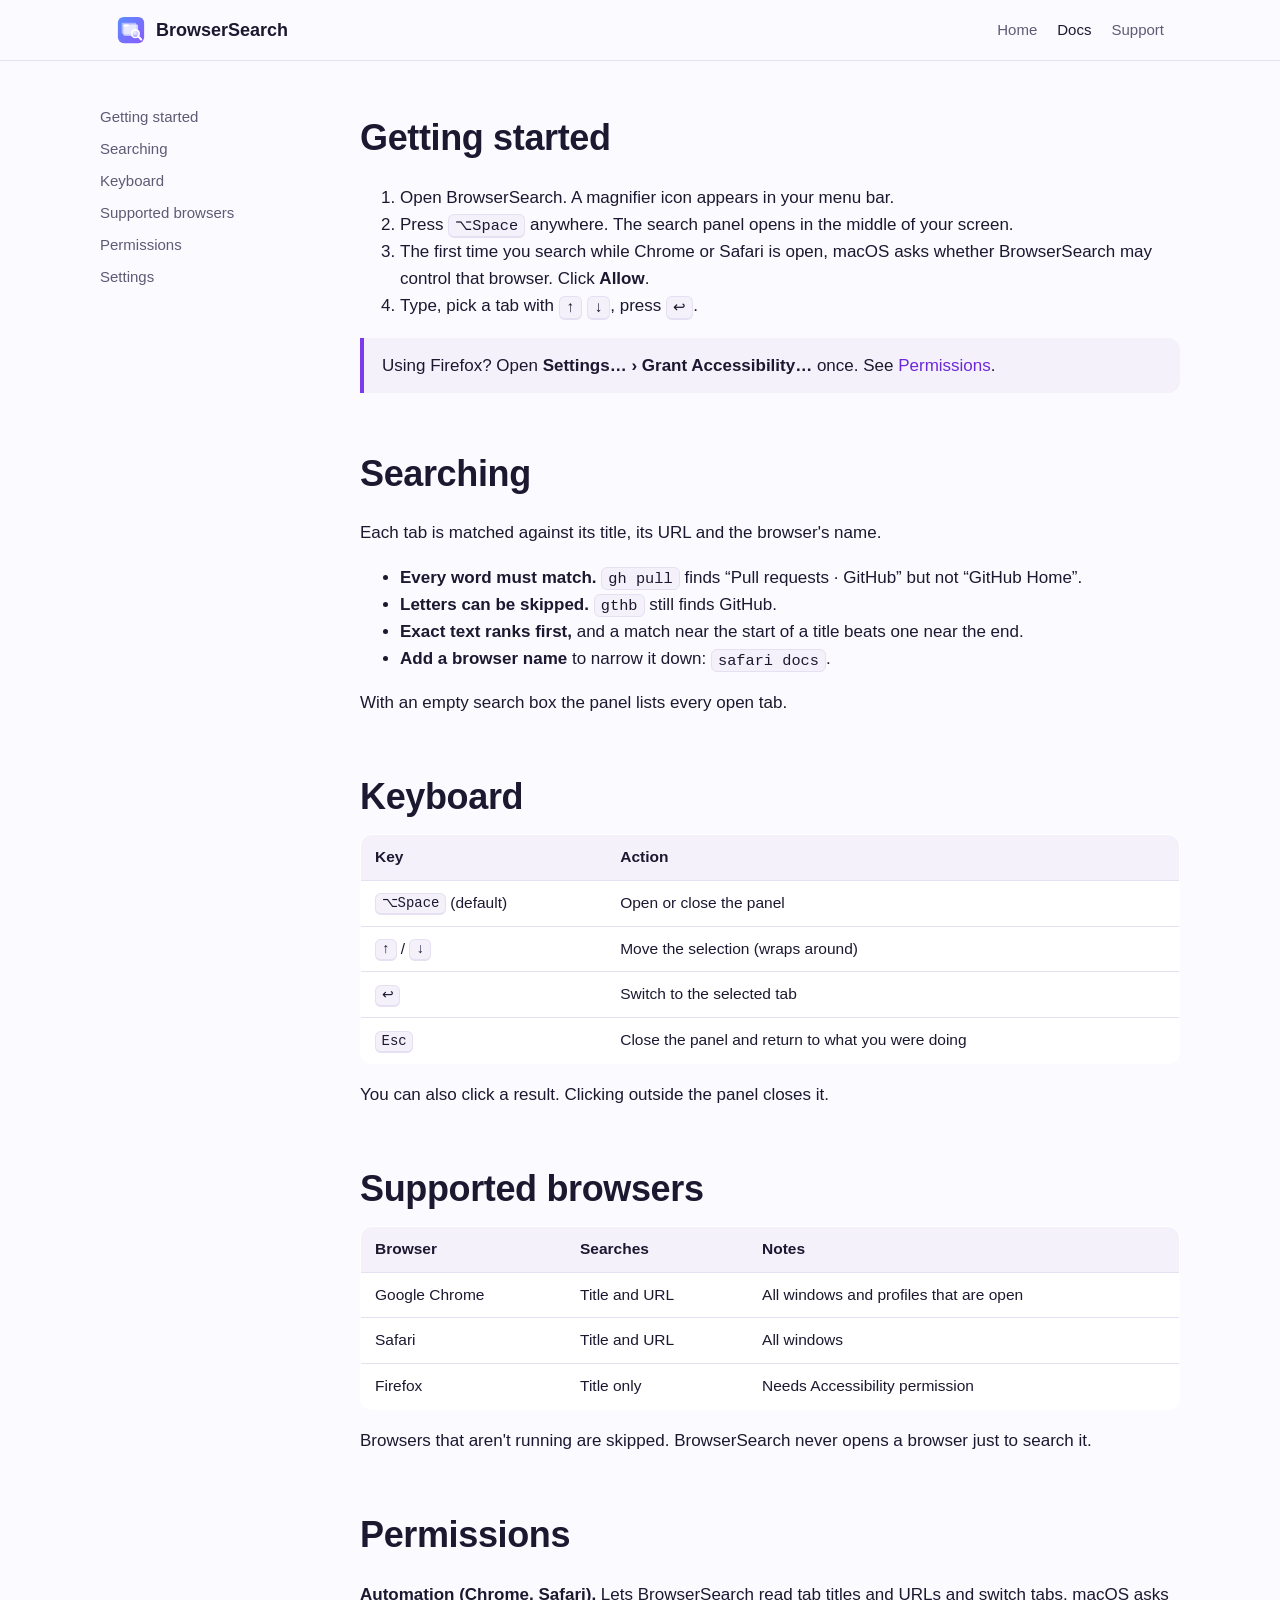
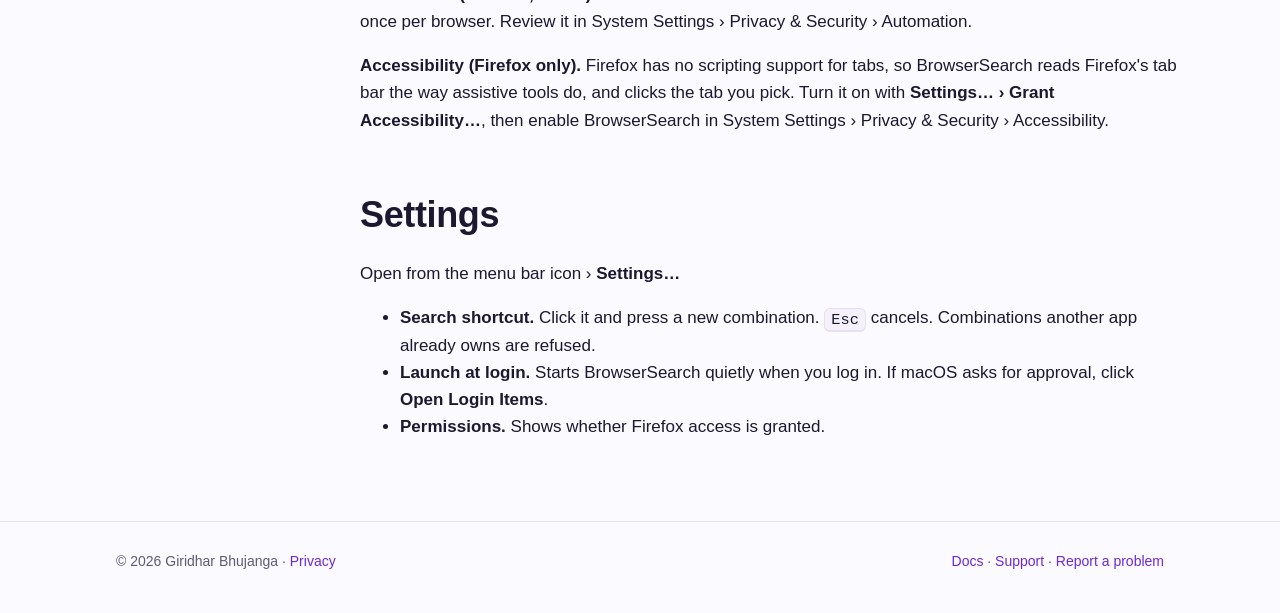
==== docs.html @ ef467b91 "BrowserSearch website: home, docs, support, privacy pages and issue templates Co-Authored-By: Claude" ====
<!doctype html>
<html lang="en">
<head>
  <meta charset="utf-8">
  <meta name="viewport" content="width=device-width, initial-scale=1">
  <title>Docs · BrowserSearch</title>
  <meta name="description" content="How to use BrowserSearch: hotkey, search, keyboard controls, browser support and permissions.">
  <link rel="icon" href="images/icon.svg">
  <link rel="stylesheet" href="assets/style.css">
</head>
<body>
<header class="site-header">
  <div class="wrap">
    <a class="brand" href="index.html"><img src="images/icon.svg" alt="">BrowserSearch</a>
    <nav class="nav">
      <a href="index.html">Home</a>
      <a href="docs.html" aria-current="page">Docs</a>
      <a href="support.html">Support</a>
    </nav>
  </div>
</header>

<main class="wrap docs">
  <nav class="toc" aria-label="On this page">
    <a href="#start">Getting started</a>
    <a href="#search">Searching</a>
    <a href="#keys">Keyboard</a>
    <a href="#browsers">Supported browsers</a>
    <a href="#permissions">Permissions</a>
    <a href="#settings">Settings</a>
  </nav>

  <article class="content">
    <h2 id="start">Getting started</h2>
    <ol>
      <li>Open BrowserSearch. A magnifier icon appears in your menu bar.</li>
      <li>Press <kbd>⌥Space</kbd> anywhere. The search panel opens in the middle of your screen.</li>
      <li>The first time you search while Chrome or Safari is open, macOS asks whether BrowserSearch may control that browser. Click <strong>Allow</strong>.</li>
      <li>Type, pick a tab with <kbd>↑</kbd> <kbd>↓</kbd>, press <kbd>↩</kbd>.</li>
    </ol>
    <div class="callout">Using Firefox? Open <strong>Settings… › Grant Accessibility…</strong> once. See <a href="#permissions">Permissions</a>.</div>

    <h2 id="search">Searching</h2>
    <p>Each tab is matched against its title, its URL and the browser's name.</p>
    <ul>
      <li><strong>Every word must match.</strong> <code>gh pull</code> finds “Pull requests · GitHub” but not “GitHub Home”.</li>
      <li><strong>Letters can be skipped.</strong> <code>gthb</code> still finds GitHub.</li>
      <li><strong>Exact text ranks first,</strong> and a match near the start of a title beats one near the end.</li>
      <li><strong>Add a browser name</strong> to narrow it down: <code>safari docs</code>.</li>
    </ul>
    <p>With an empty search box the panel lists every open tab.</p>

    <h2 id="keys">Keyboard</h2>
    <div class="table-scroll"><table>
      <tr><th>Key</th><th>Action</th></tr>
      <tr><td><kbd>⌥Space</kbd> (default)</td><td>Open or close the panel</td></tr>
      <tr><td><kbd>↑</kbd> / <kbd>↓</kbd></td><td>Move the selection (wraps around)</td></tr>
      <tr><td><kbd>↩</kbd></td><td>Switch to the selected tab</td></tr>
      <tr><td><kbd>Esc</kbd></td><td>Close the panel and return to what you were doing</td></tr>
    </table></div>
    <p>You can also click a result. Clicking outside the panel closes it.</p>

    <h2 id="browsers">Supported browsers</h2>
    <div class="table-scroll"><table>
      <tr><th>Browser</th><th>Searches</th><th>Notes</th></tr>
      <tr><td>Google Chrome</td><td>Title and URL</td><td>All windows and profiles that are open</td></tr>
      <tr><td>Safari</td><td>Title and URL</td><td>All windows</td></tr>
      <tr><td>Firefox</td><td>Title only</td><td>Needs Accessibility permission</td></tr>
    </table></div>
    <p>Browsers that aren't running are skipped. BrowserSearch never opens a browser just to search it.</p>

    <h2 id="permissions">Permissions</h2>
    <p><strong>Automation (Chrome, Safari).</strong> Lets BrowserSearch read tab titles and URLs and switch tabs. macOS asks once per browser. Review it in System Settings › Privacy &amp; Security › Automation.</p>
    <p><strong>Accessibility (Firefox only).</strong> Firefox has no scripting support for tabs, so BrowserSearch reads Firefox's tab bar the way assistive tools do, and clicks the tab you pick. Turn it on with <strong>Settings… › Grant Accessibility…</strong>, then enable BrowserSearch in System Settings › Privacy &amp; Security › Accessibility.</p>

    <h2 id="settings">Settings</h2>
    <p>Open from the menu bar icon › <strong>Settings…</strong></p>
    <ul>
      <li><strong>Search shortcut.</strong> Click it and press a new combination. <kbd>Esc</kbd> cancels. Combinations another app already owns are refused.</li>
      <li><strong>Launch at login.</strong> Starts BrowserSearch quietly when you log in. If macOS asks for approval, click <strong>Open Login Items</strong>.</li>
      <li><strong>Permissions.</strong> Shows whether Firefox access is granted.</li>
    </ul>
  </article>
</main>

<footer>
  <div class="wrap">
    <span>© 2026 Giridhar Bhujanga · <a href="privacy.html">Privacy</a></span>
    <span><a href="docs.html">Docs</a> · <a href="support.html">Support</a> · <a href="https://github.com/giridharmb/BrowserSearch_Docs/issues/new/choose">Report a problem</a></span>
  </div>
</footer>
</body>
</html>
---- assets/style.css ----
/* QuickLaunch site — shared styles. Colors follow the app icon (violet → pink → orange). */
:root {
  --bg: #fbfaff;
  --surface: #ffffff;
  --surface-2: #f4f1fb;
  --text: #1c1830;
  --muted: #5f5a75;
  --border: #e6e1f2;
  --violet: #7c3aed;
  --pink: #ec4899;
  --orange: #fb923c;
  --accent: #6d28d9;
  --grad: linear-gradient(120deg, var(--violet), var(--pink) 60%, var(--orange));
  --radius: 16px;
  --shadow: 0 1px 2px rgba(30, 20, 60, .06), 0 8px 30px rgba(30, 20, 60, .08);
  color-scheme: light;
}
@media (prefers-color-scheme: dark) {
  :root {
    --bg: #0f0c1a;
    --surface: #17132a;
    --surface-2: #1e1936;
    --text: #efeafc;
    --muted: #a49dbf;
    --border: #2c2548;
    --accent: #c4a5ff;
    --shadow: 0 1px 2px rgba(0, 0, 0, .4), 0 8px 30px rgba(0, 0, 0, .35);
    color-scheme: dark;
  }
}

* { box-sizing: border-box; }
html { scroll-behavior: smooth; }
body {
  margin: 0;
  background: var(--bg);
  color: var(--text);
  font: 17px/1.6 -apple-system, BlinkMacSystemFont, "SF Pro Text", "Segoe UI", Roboto, Helvetica, Arial, sans-serif;
  -webkit-font-smoothing: antialiased;
}
img { max-width: 100%; height: auto; }
a { color: var(--accent); text-decoration: none; }
a:hover { text-decoration: underline; }
code, kbd {
  font: .9em ui-monospace, "SF Mono", Menlo, monospace;
  background: var(--surface-2);
  border: 1px solid var(--border);
  border-radius: 6px;
  padding: .1em .4em;
}
kbd { border-bottom-width: 2px; white-space: nowrap; }

.wrap { max-width: 1080px; margin: 0 auto; padding: 0 16px; }

/* Header */
.site-header {
  position: sticky; top: 0; z-index: 10;
  background: color-mix(in srgb, var(--bg) 82%, transparent);
  backdrop-filter: saturate(180%) blur(16px);
  -webkit-backdrop-filter: saturate(180%) blur(16px);
  border-bottom: 1px solid var(--border);
}
.site-header .wrap { display: flex; align-items: center; gap: 24px; height: 60px; }
.brand { display: flex; align-items: center; gap: 10px; font-weight: 700; color: var(--text); font-size: 18px; }
.brand img { width: 30px; height: 30px; }
.brand:hover { text-decoration: none; }
.nav { display: flex; gap: 20px; margin-left: auto; flex-wrap: wrap; }
.nav a { color: var(--muted); font-size: 15px; font-weight: 500; }
.nav a:hover, .nav a[aria-current="page"] { color: var(--text); text-decoration: none; }

/* Hero */
.hero { text-align: center; padding: 72px 0 40px; }
.hero .icon { width: 148px; height: 148px; filter: drop-shadow(0 18px 30px rgba(124, 58, 237, .35)); }
.hero h1 { font-size: clamp(38px, 6vw, 60px); line-height: 1.08; margin: 18px 0 12px; letter-spacing: -.02em; }
.grad-text { background: var(--grad); -webkit-background-clip: text; background-clip: text; color: transparent; }
.hero p.lead { font-size: clamp(18px, 2.4vw, 22px); color: var(--muted); max-width: 640px; margin: 0 auto 28px; }
.actions { display: flex; gap: 12px; justify-content: center; flex-wrap: wrap; }
.btn {
  display: inline-flex; align-items: center; gap: 8px;
  padding: 12px 22px; border-radius: 999px; font-weight: 600; font-size: 16px;
  border: 1px solid var(--border); background: var(--surface); color: var(--text);
}
.btn:hover { text-decoration: none; box-shadow: var(--shadow); }
.btn.primary { background: var(--grad); color: #fff; border: 0; }
.meta { color: var(--muted); font-size: 14px; margin-top: 14px; }

/* Sections */
section { padding: 48px 0; }
h2 { font-size: clamp(26px, 3.5vw, 36px); letter-spacing: -.01em; margin: 0 0 8px; }
h3 { font-size: 20px; margin: 0 0 6px; }
.section-lead { color: var(--muted); margin: 0 0 28px; max-width: 680px; }

.grid { display: grid; gap: 18px; grid-template-columns: repeat(auto-fill, minmax(min(100%, 300px), 1fr)); }
.card {
  background: var(--surface); border: 1px solid var(--border); border-radius: var(--radius);
  padding: 22px; box-shadow: var(--shadow);
}
.card p { margin: 0; color: var(--muted); font-size: 15.5px; }
.card .emoji { font-size: 26px; display: block; margin-bottom: 8px; }
.tag {
  display: inline-block; font-size: 12px; font-weight: 600; padding: 2px 8px; border-radius: 999px;
  background: var(--surface-2); color: var(--muted); border: 1px solid var(--border); margin-left: 6px; vertical-align: middle;
}

.shot { display: grid; gap: 28px; grid-template-columns: 1fr 1fr; align-items: center; margin: 28px 0; }
.shot.flip > :first-child { order: 2; }
.shot img { border-radius: var(--radius); box-shadow: var(--shadow); border: 1px solid var(--border); background: var(--surface); }
@media (max-width: 760px) { .shot { grid-template-columns: 1fr; } .shot.flip > :first-child { order: 0; } }

/* Docs layout */
.docs { display: grid; grid-template-columns: 220px 1fr; gap: 40px; padding: 40px 0 64px; }
.toc { position: sticky; top: 84px; align-self: start; font-size: 15px; }
.toc a { display: block; color: var(--muted); padding: 4px 0; }
.toc a:hover { color: var(--text); }
.content h2 { margin-top: 44px; padding-top: 8px; }
.content h2:first-child { margin-top: 0; }
.content p, .content li { color: var(--text); }
@media (max-width: 820px) { .docs { grid-template-columns: 1fr; } .toc { position: static; } }

table { width: 100%; border-collapse: collapse; font-size: 15.5px; background: var(--surface); border-radius: 12px; overflow: hidden; border: 1px solid var(--border); }
th, td { text-align: left; padding: 10px 14px; border-bottom: 1px solid var(--border); vertical-align: top; }
th { background: var(--surface-2); font-weight: 600; }
tr:last-child td { border-bottom: 0; }
.table-scroll { overflow-x: auto; }

.callout { border-left: 4px solid var(--violet); background: var(--surface-2); border-radius: 0 12px 12px 0; padding: 14px 18px; margin: 18px 0; }
.callout.warn { border-left-color: var(--orange); }

details { background: var(--surface); border: 1px solid var(--border); border-radius: 12px; padding: 14px 18px; margin: 10px 0; }
details summary { cursor: pointer; font-weight: 600; }
details[open] summary { margin-bottom: 8px; }

/* Release notes */
.release { border-left: 3px solid var(--border); padding-left: 22px; margin: 0 0 40px; position: relative; }
.release::before { content: ""; position: absolute; left: -8px; top: 8px; width: 13px; height: 13px; border-radius: 50%; background: var(--grad); }
.release .date { color: var(--muted); font-size: 14px; }

footer { border-top: 1px solid var(--border); color: var(--muted); font-size: 14px; padding: 28px 0 40px; }
footer .wrap { display: flex; gap: 16px; flex-wrap: wrap; justify-content: space-between; }
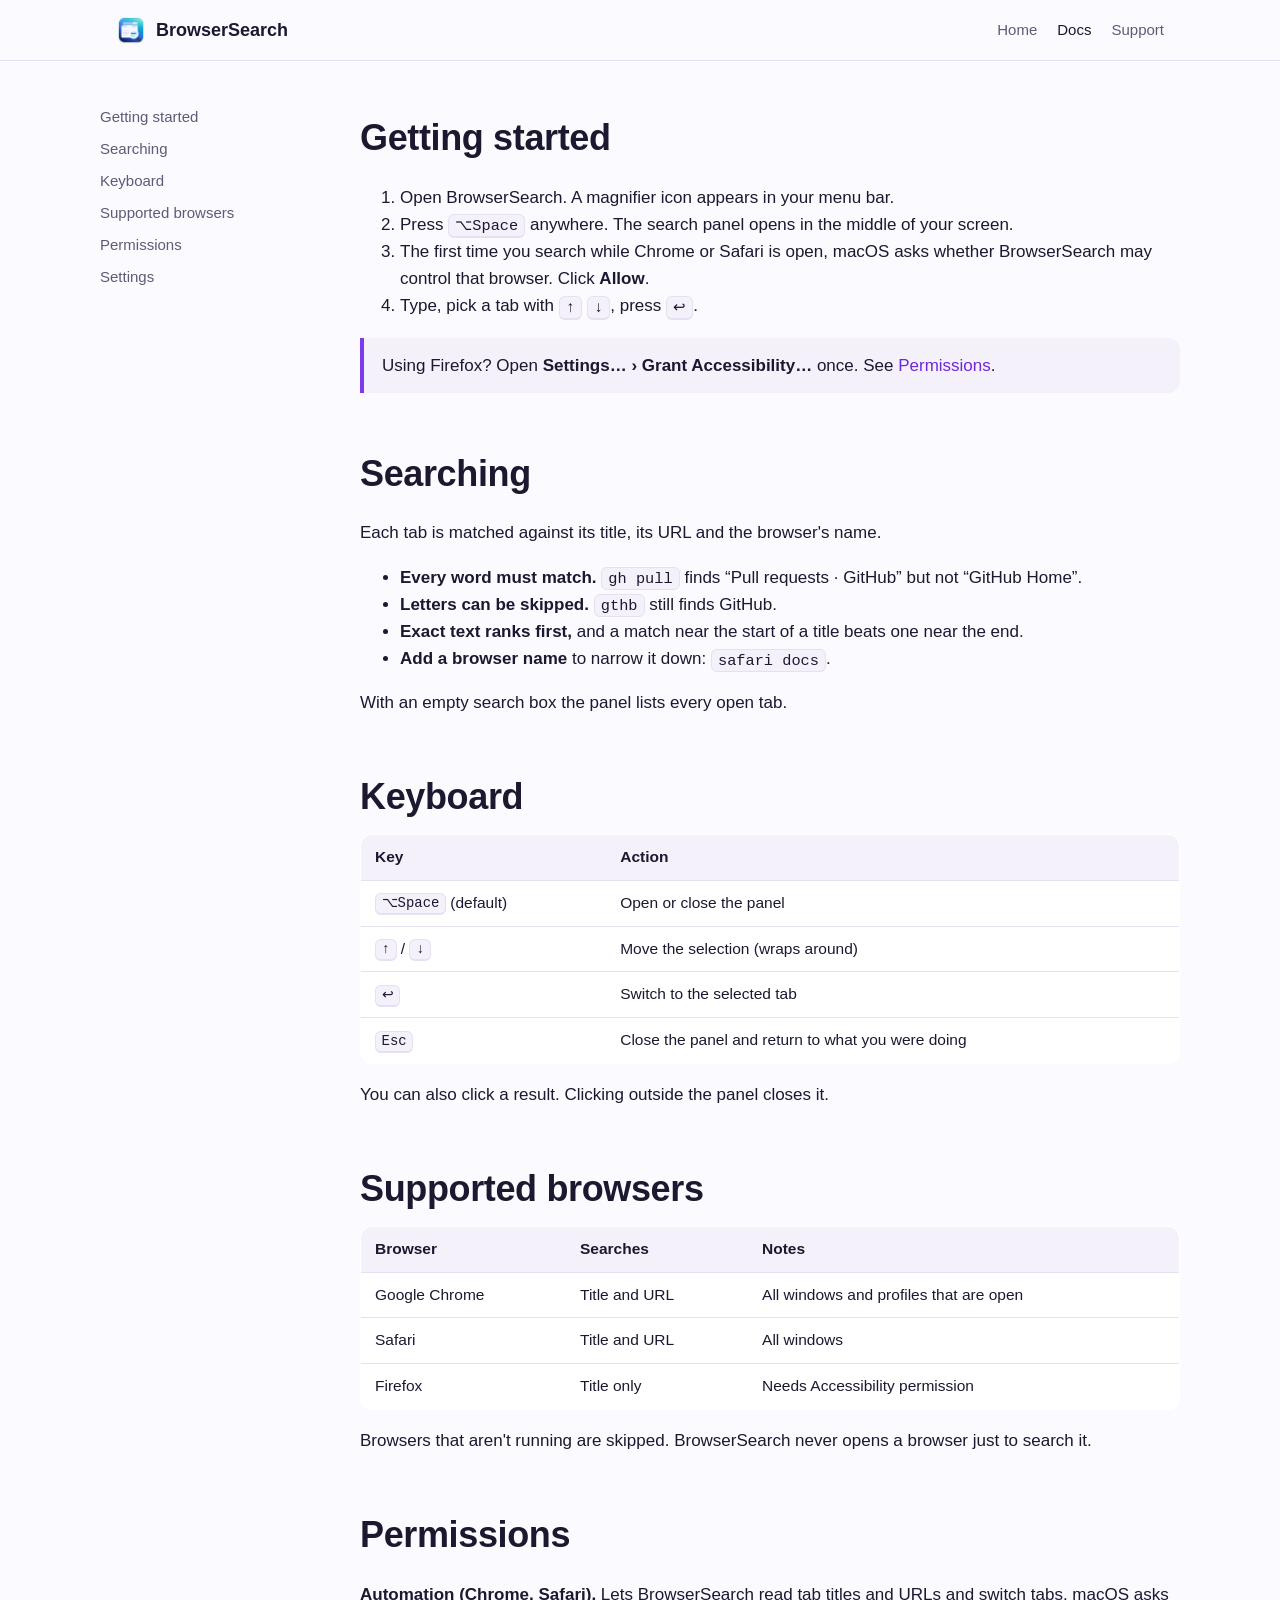
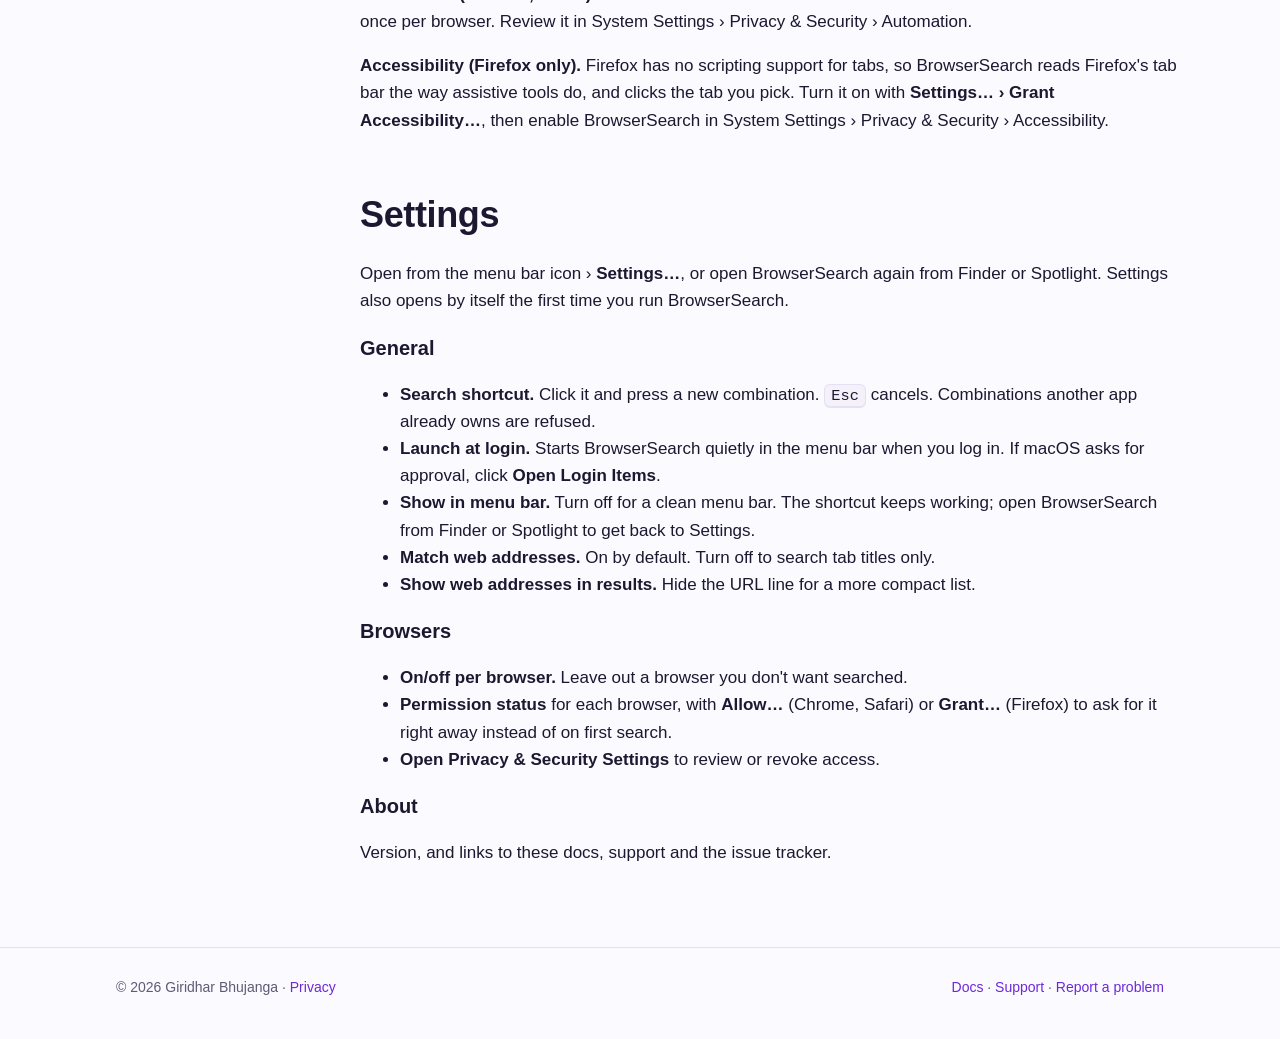
==== commit ac13e4e2: "Real app icon; document the new Settings panes Co-Authored-By: Claude Opus 5.5 <noreply@anthropic.co" ====
--- a/docs.html
+++ b/docs.html
@@ -5,13 +5,13 @@
   <meta name="viewport" content="width=device-width, initial-scale=1">
   <title>Docs · BrowserSearch</title>
   <meta name="description" content="How to use BrowserSearch: hotkey, search, keyboard controls, browser support and permissions.">
-  <link rel="icon" href="images/icon.svg">
+  <link rel="icon" href="images/icon.png">
   <link rel="stylesheet" href="assets/style.css">
 </head>
 <body>
 <header class="site-header">
   <div class="wrap">
-    <a class="brand" href="index.html"><img src="images/icon.svg" alt="">BrowserSearch</a>
+    <a class="brand" href="index.html"><img src="images/icon.png" alt="">BrowserSearch</a>
     <nav class="nav">
       <a href="index.html">Home</a>
       <a href="docs.html" aria-current="page">Docs</a>
@@ -74,12 +74,23 @@
     <p><strong>Accessibility (Firefox only).</strong> Firefox has no scripting support for tabs, so BrowserSearch reads Firefox's tab bar the way assistive tools do, and clicks the tab you pick. Turn it on with <strong>Settings… › Grant Accessibility…</strong>, then enable BrowserSearch in System Settings › Privacy &amp; Security › Accessibility.</p>
 
     <h2 id="settings">Settings</h2>
-    <p>Open from the menu bar icon › <strong>Settings…</strong></p>
+    <p>Open from the menu bar icon › <strong>Settings…</strong>, or open BrowserSearch again from Finder or Spotlight. Settings also opens by itself the first time you run BrowserSearch.</p>
+    <h3>General</h3>
     <ul>
       <li><strong>Search shortcut.</strong> Click it and press a new combination. <kbd>Esc</kbd> cancels. Combinations another app already owns are refused.</li>
-      <li><strong>Launch at login.</strong> Starts BrowserSearch quietly when you log in. If macOS asks for approval, click <strong>Open Login Items</strong>.</li>
-      <li><strong>Permissions.</strong> Shows whether Firefox access is granted.</li>
+      <li><strong>Launch at login.</strong> Starts BrowserSearch quietly in the menu bar when you log in. If macOS asks for approval, click <strong>Open Login Items</strong>.</li>
+      <li><strong>Show in menu bar.</strong> Turn off for a clean menu bar. The shortcut keeps working; open BrowserSearch from Finder or Spotlight to get back to Settings.</li>
+      <li><strong>Match web addresses.</strong> On by default. Turn off to search tab titles only.</li>
+      <li><strong>Show web addresses in results.</strong> Hide the URL line for a more compact list.</li>
     </ul>
+    <h3>Browsers</h3>
+    <ul>
+      <li><strong>On/off per browser.</strong> Leave out a browser you don't want searched.</li>
+      <li><strong>Permission status</strong> for each browser, with <strong>Allow…</strong> (Chrome, Safari) or <strong>Grant…</strong> (Firefox) to ask for it right away instead of on first search.</li>
+      <li><strong>Open Privacy &amp; Security Settings</strong> to review or revoke access.</li>
+    </ul>
+    <h3>About</h3>
+    <p>Version, and links to these docs, support and the issue tracker.</p>
   </article>
 </main>
 
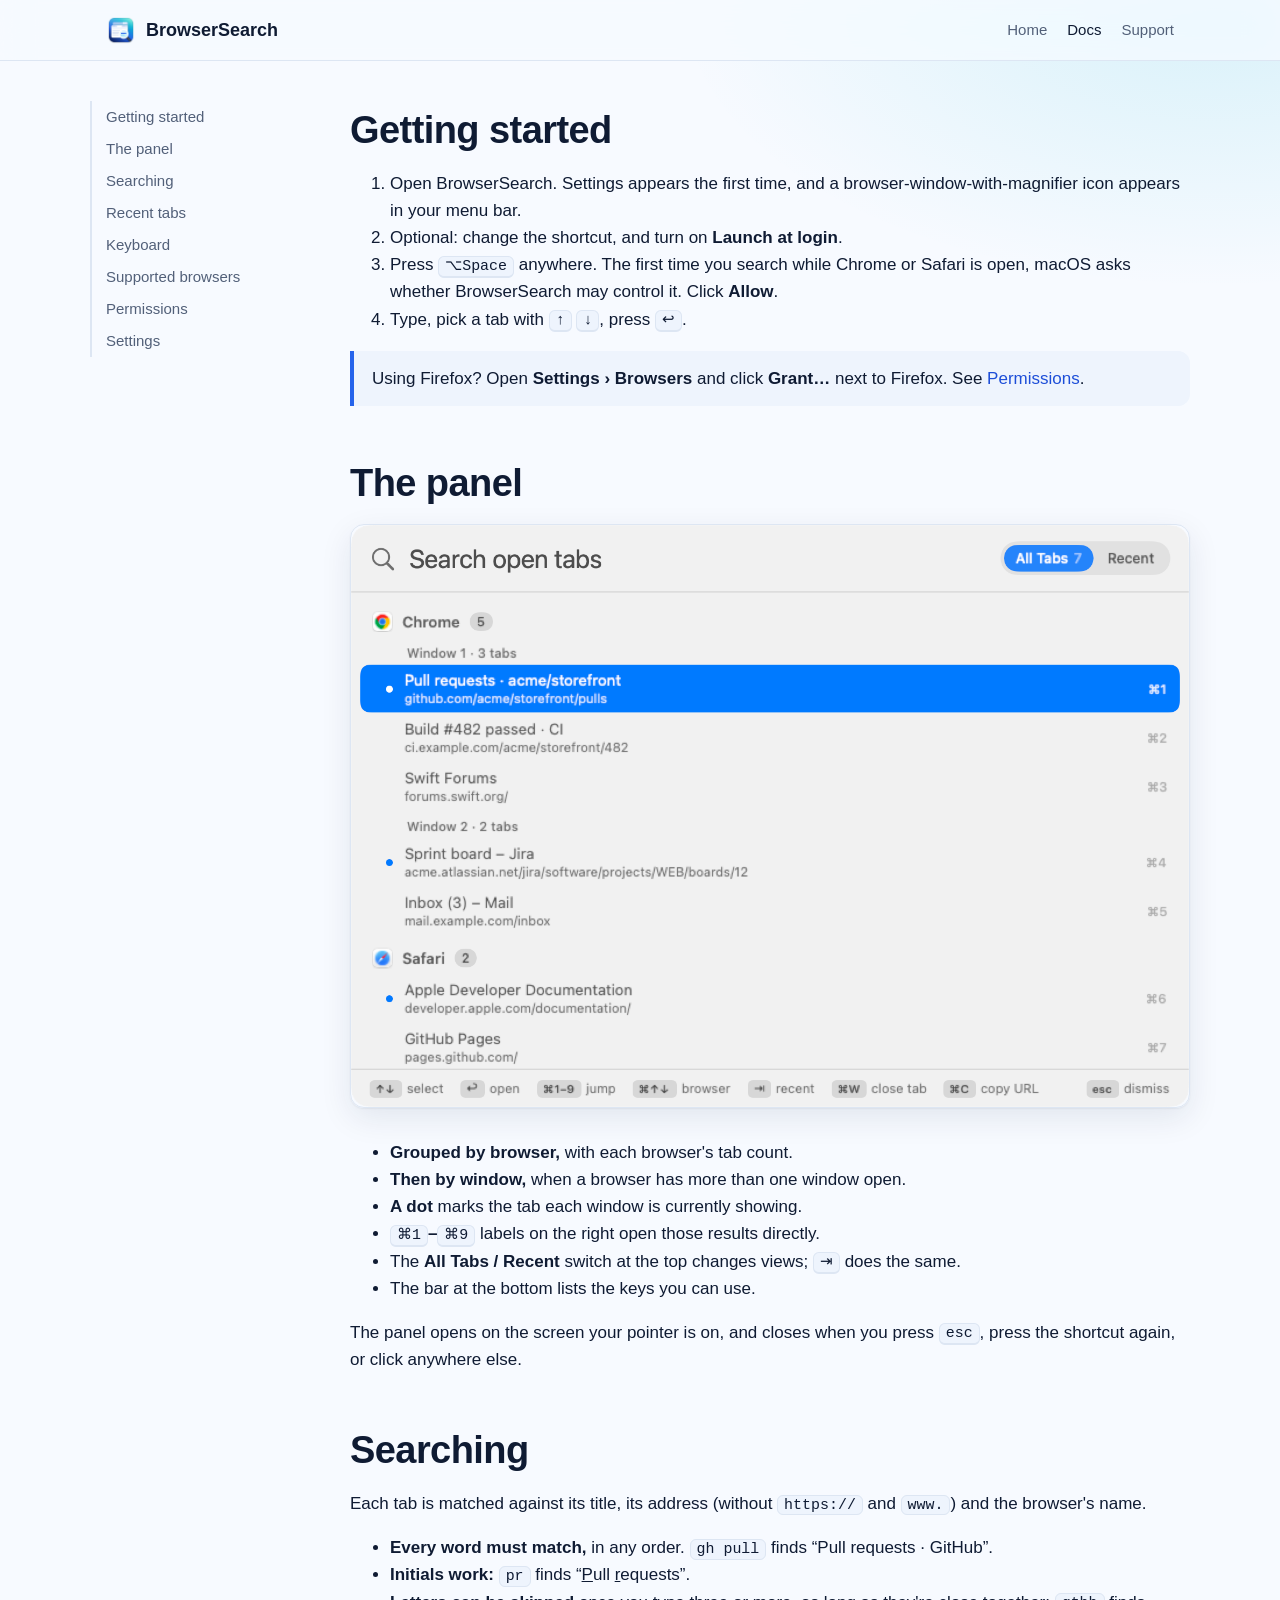
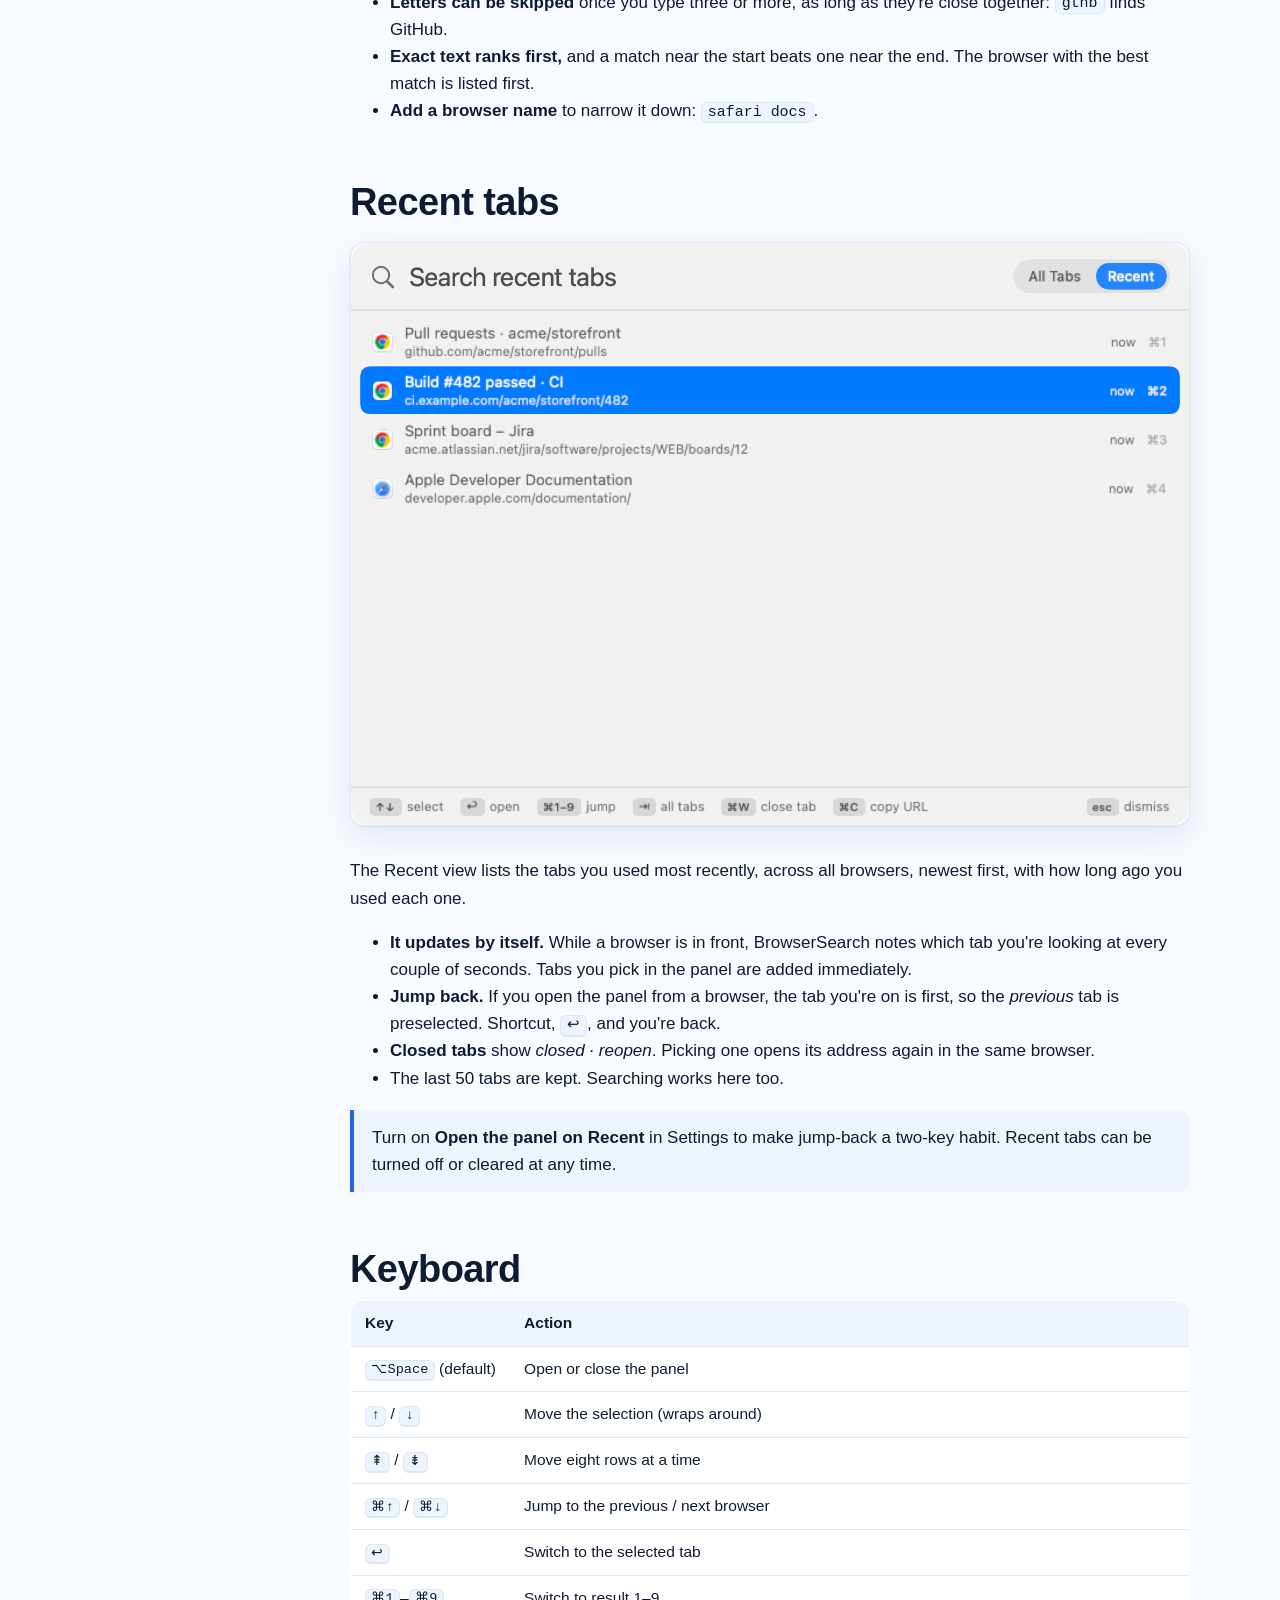
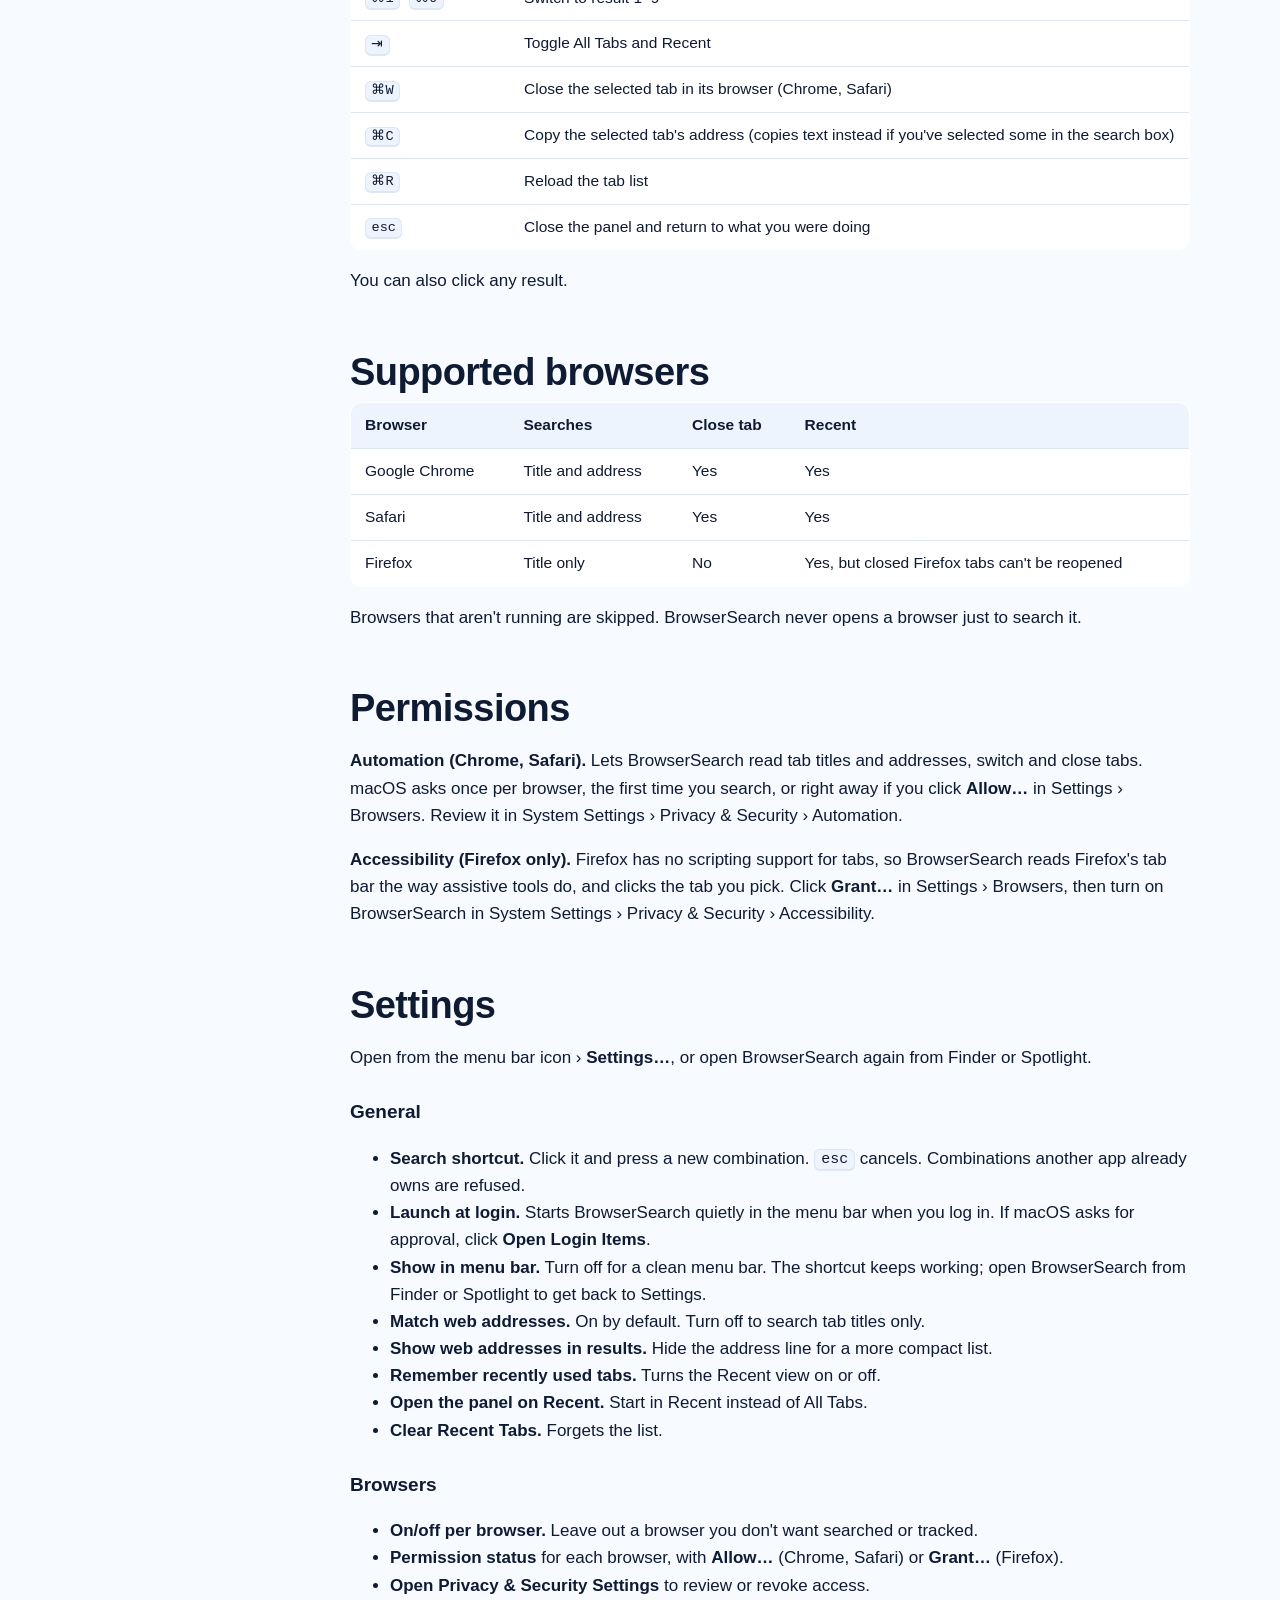
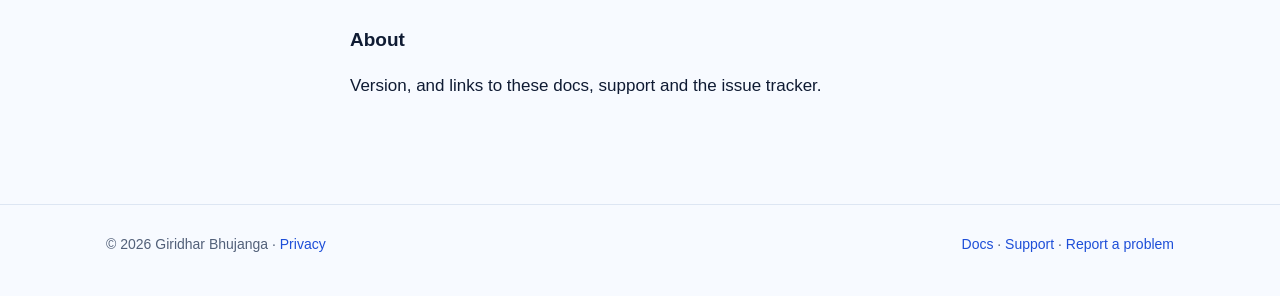
==== commit 3a21e01f: "Restyled site: BrowserSearch palette, screenshot viewer, steps, keyboard grid; docs for tree, Recent" ====
--- a/docs.html
+++ b/docs.html
@@ -4,7 +4,7 @@
   <meta charset="utf-8">
   <meta name="viewport" content="width=device-width, initial-scale=1">
   <title>Docs · BrowserSearch</title>
-  <meta name="description" content="How to use BrowserSearch: hotkey, search, keyboard controls, browser support and permissions.">
+  <meta name="description" content="How to use BrowserSearch: hotkey, the tab tree, search, recent tabs, keyboard controls, browser support, permissions and settings.">
   <link rel="icon" href="images/icon.png">
   <link rel="stylesheet" href="assets/style.css">
 </head>
@@ -23,7 +23,9 @@
 <main class="wrap docs">
   <nav class="toc" aria-label="On this page">
     <a href="#start">Getting started</a>
+    <a href="#panel">The panel</a>
     <a href="#search">Searching</a>
+    <a href="#recent">Recent tabs</a>
     <a href="#keys">Keyboard</a>
     <a href="#browsers">Supported browsers</a>
     <a href="#permissions">Permissions</a>
@@ -33,60 +35,93 @@
   <article class="content">
     <h2 id="start">Getting started</h2>
     <ol>
-      <li>Open BrowserSearch. A magnifier icon appears in your menu bar.</li>
-      <li>Press <kbd>⌥Space</kbd> anywhere. The search panel opens in the middle of your screen.</li>
-      <li>The first time you search while Chrome or Safari is open, macOS asks whether BrowserSearch may control that browser. Click <strong>Allow</strong>.</li>
+      <li>Open BrowserSearch. Settings appears the first time, and a browser-window-with-magnifier icon appears in your menu bar.</li>
+      <li>Optional: change the shortcut, and turn on <strong>Launch at login</strong>.</li>
+      <li>Press <kbd>⌥Space</kbd> anywhere. The first time you search while Chrome or Safari is open, macOS asks whether BrowserSearch may control it. Click <strong>Allow</strong>.</li>
       <li>Type, pick a tab with <kbd>↑</kbd> <kbd>↓</kbd>, press <kbd>↩</kbd>.</li>
     </ol>
-    <div class="callout">Using Firefox? Open <strong>Settings… › Grant Accessibility…</strong> once. See <a href="#permissions">Permissions</a>.</div>
+    <div class="callout">Using Firefox? Open <strong>Settings › Browsers</strong> and click <strong>Grant…</strong> next to Firefox. See <a href="#permissions">Permissions</a>.</div>
+
+    <h2 id="panel">The panel</h2>
+    <img src="images/panel-all.png" alt="The panel with tabs grouped under Chrome (two windows) and Safari">
+    <ul>
+      <li><strong>Grouped by browser,</strong> with each browser's tab count.</li>
+      <li><strong>Then by window,</strong> when a browser has more than one window open.</li>
+      <li><strong>A dot</strong> marks the tab each window is currently showing.</li>
+      <li><strong><kbd>⌘1</kbd>–<kbd>⌘9</kbd></strong> labels on the right open those results directly.</li>
+      <li>The <strong>All Tabs / Recent</strong> switch at the top changes views; <kbd>⇥</kbd> does the same.</li>
+      <li>The bar at the bottom lists the keys you can use.</li>
+    </ul>
+    <p>The panel opens on the screen your pointer is on, and closes when you press <kbd>esc</kbd>, press the shortcut again, or click anywhere else.</p>
 
     <h2 id="search">Searching</h2>
-    <p>Each tab is matched against its title, its URL and the browser's name.</p>
+    <p>Each tab is matched against its title, its address (without <code>https://</code> and <code>www.</code>) and the browser's name.</p>
     <ul>
-      <li><strong>Every word must match.</strong> <code>gh pull</code> finds “Pull requests · GitHub” but not “GitHub Home”.</li>
-      <li><strong>Letters can be skipped.</strong> <code>gthb</code> still finds GitHub.</li>
-      <li><strong>Exact text ranks first,</strong> and a match near the start of a title beats one near the end.</li>
+      <li><strong>Every word must match,</strong> in any order. <code>gh pull</code> finds “Pull requests · GitHub”.</li>
+      <li><strong>Initials work:</strong> <code>pr</code> finds “<u>P</u>ull <u>r</u>equests”.</li>
+      <li><strong>Letters can be skipped</strong> once you type three or more, as long as they're close together: <code>gthb</code> finds GitHub.</li>
+      <li><strong>Exact text ranks first,</strong> and a match near the start beats one near the end. The browser with the best match is listed first.</li>
       <li><strong>Add a browser name</strong> to narrow it down: <code>safari docs</code>.</li>
     </ul>
-    <p>With an empty search box the panel lists every open tab.</p>
+
+    <h2 id="recent">Recent tabs</h2>
+    <img src="images/panel-recent.png" alt="Recent tabs, newest first">
+    <p>The Recent view lists the tabs you used most recently, across all browsers, newest first, with how long ago you used each one.</p>
+    <ul>
+      <li><strong>It updates by itself.</strong> While a browser is in front, BrowserSearch notes which tab you're looking at every couple of seconds. Tabs you pick in the panel are added immediately.</li>
+      <li><strong>Jump back.</strong> If you open the panel from a browser, the tab you're on is first, so the <em>previous</em> tab is preselected. Shortcut, <kbd>↩</kbd>, and you're back.</li>
+      <li><strong>Closed tabs</strong> show <em>closed · reopen</em>. Picking one opens its address again in the same browser.</li>
+      <li>The last 50 tabs are kept. Searching works here too.</li>
+    </ul>
+    <div class="callout">Turn on <strong>Open the panel on Recent</strong> in Settings to make jump-back a two-key habit. Recent tabs can be turned off or cleared at any time.</div>
 
     <h2 id="keys">Keyboard</h2>
     <div class="table-scroll"><table>
       <tr><th>Key</th><th>Action</th></tr>
       <tr><td><kbd>⌥Space</kbd> (default)</td><td>Open or close the panel</td></tr>
       <tr><td><kbd>↑</kbd> / <kbd>↓</kbd></td><td>Move the selection (wraps around)</td></tr>
+      <tr><td><kbd>⇞</kbd> / <kbd>⇟</kbd></td><td>Move eight rows at a time</td></tr>
+      <tr><td><kbd>⌘↑</kbd> / <kbd>⌘↓</kbd></td><td>Jump to the previous / next browser</td></tr>
       <tr><td><kbd>↩</kbd></td><td>Switch to the selected tab</td></tr>
-      <tr><td><kbd>Esc</kbd></td><td>Close the panel and return to what you were doing</td></tr>
+      <tr><td><kbd>⌘1</kbd>–<kbd>⌘9</kbd></td><td>Switch to result 1–9</td></tr>
+      <tr><td><kbd>⇥</kbd></td><td>Toggle All Tabs and Recent</td></tr>
+      <tr><td><kbd>⌘W</kbd></td><td>Close the selected tab in its browser (Chrome, Safari)</td></tr>
+      <tr><td><kbd>⌘C</kbd></td><td>Copy the selected tab's address (copies text instead if you've selected some in the search box)</td></tr>
+      <tr><td><kbd>⌘R</kbd></td><td>Reload the tab list</td></tr>
+      <tr><td><kbd>esc</kbd></td><td>Close the panel and return to what you were doing</td></tr>
     </table></div>
-    <p>You can also click a result. Clicking outside the panel closes it.</p>
+    <p>You can also click any result.</p>
 
     <h2 id="browsers">Supported browsers</h2>
     <div class="table-scroll"><table>
-      <tr><th>Browser</th><th>Searches</th><th>Notes</th></tr>
-      <tr><td>Google Chrome</td><td>Title and URL</td><td>All windows and profiles that are open</td></tr>
-      <tr><td>Safari</td><td>Title and URL</td><td>All windows</td></tr>
-      <tr><td>Firefox</td><td>Title only</td><td>Needs Accessibility permission</td></tr>
+      <tr><th>Browser</th><th>Searches</th><th>Close tab</th><th>Recent</th></tr>
+      <tr><td>Google Chrome</td><td>Title and address</td><td>Yes</td><td>Yes</td></tr>
+      <tr><td>Safari</td><td>Title and address</td><td>Yes</td><td>Yes</td></tr>
+      <tr><td>Firefox</td><td>Title only</td><td>No</td><td>Yes, but closed Firefox tabs can't be reopened</td></tr>
     </table></div>
     <p>Browsers that aren't running are skipped. BrowserSearch never opens a browser just to search it.</p>
 
     <h2 id="permissions">Permissions</h2>
-    <p><strong>Automation (Chrome, Safari).</strong> Lets BrowserSearch read tab titles and URLs and switch tabs. macOS asks once per browser. Review it in System Settings › Privacy &amp; Security › Automation.</p>
-    <p><strong>Accessibility (Firefox only).</strong> Firefox has no scripting support for tabs, so BrowserSearch reads Firefox's tab bar the way assistive tools do, and clicks the tab you pick. Turn it on with <strong>Settings… › Grant Accessibility…</strong>, then enable BrowserSearch in System Settings › Privacy &amp; Security › Accessibility.</p>
+    <p><strong>Automation (Chrome, Safari).</strong> Lets BrowserSearch read tab titles and addresses, switch and close tabs. macOS asks once per browser, the first time you search, or right away if you click <strong>Allow…</strong> in Settings › Browsers. Review it in System Settings › Privacy &amp; Security › Automation.</p>
+    <p><strong>Accessibility (Firefox only).</strong> Firefox has no scripting support for tabs, so BrowserSearch reads Firefox's tab bar the way assistive tools do, and clicks the tab you pick. Click <strong>Grant…</strong> in Settings › Browsers, then turn on BrowserSearch in System Settings › Privacy &amp; Security › Accessibility.</p>
 
     <h2 id="settings">Settings</h2>
-    <p>Open from the menu bar icon › <strong>Settings…</strong>, or open BrowserSearch again from Finder or Spotlight. Settings also opens by itself the first time you run BrowserSearch.</p>
+    <p>Open from the menu bar icon › <strong>Settings…</strong>, or open BrowserSearch again from Finder or Spotlight.</p>
     <h3>General</h3>
     <ul>
-      <li><strong>Search shortcut.</strong> Click it and press a new combination. <kbd>Esc</kbd> cancels. Combinations another app already owns are refused.</li>
+      <li><strong>Search shortcut.</strong> Click it and press a new combination. <kbd>esc</kbd> cancels. Combinations another app already owns are refused.</li>
       <li><strong>Launch at login.</strong> Starts BrowserSearch quietly in the menu bar when you log in. If macOS asks for approval, click <strong>Open Login Items</strong>.</li>
       <li><strong>Show in menu bar.</strong> Turn off for a clean menu bar. The shortcut keeps working; open BrowserSearch from Finder or Spotlight to get back to Settings.</li>
       <li><strong>Match web addresses.</strong> On by default. Turn off to search tab titles only.</li>
-      <li><strong>Show web addresses in results.</strong> Hide the URL line for a more compact list.</li>
+      <li><strong>Show web addresses in results.</strong> Hide the address line for a more compact list.</li>
+      <li><strong>Remember recently used tabs.</strong> Turns the Recent view on or off.</li>
+      <li><strong>Open the panel on Recent.</strong> Start in Recent instead of All Tabs.</li>
+      <li><strong>Clear Recent Tabs.</strong> Forgets the list.</li>
     </ul>
     <h3>Browsers</h3>
     <ul>
-      <li><strong>On/off per browser.</strong> Leave out a browser you don't want searched.</li>
-      <li><strong>Permission status</strong> for each browser, with <strong>Allow…</strong> (Chrome, Safari) or <strong>Grant…</strong> (Firefox) to ask for it right away instead of on first search.</li>
+      <li><strong>On/off per browser.</strong> Leave out a browser you don't want searched or tracked.</li>
+      <li><strong>Permission status</strong> for each browser, with <strong>Allow…</strong> (Chrome, Safari) or <strong>Grant…</strong> (Firefox).</li>
       <li><strong>Open Privacy &amp; Security Settings</strong> to review or revoke access.</li>
     </ul>
     <h3>About</h3>
--- a/assets/style.css
+++ b/assets/style.css
@@ -1,30 +1,35 @@
-/* QuickLaunch site — shared styles. Colors follow the app icon (violet → pink → orange). */
+/* BrowserSearch site — shared styles. Colors follow the app icon (deep blue → blue → cyan → teal). */
 :root {
-  --bg: #fbfaff;
+  --bg: #f7faff;
   --surface: #ffffff;
-  --surface-2: #f4f1fb;
-  --text: #1c1830;
-  --muted: #5f5a75;
-  --border: #e6e1f2;
-  --violet: #7c3aed;
-  --pink: #ec4899;
-  --orange: #fb923c;
-  --accent: #6d28d9;
-  --grad: linear-gradient(120deg, var(--violet), var(--pink) 60%, var(--orange));
+  --surface-2: #eef4fd;
+  --text: #0f1b33;
+  --muted: #526079;
+  --border: #dde6f3;
+  --blue: #2563eb;
+  --cyan: #06b6d4;
+  --teal: #14b8a6;
+  --navy: #0b1e5b;
+  --accent: #1d4ed8;
+  --grad: linear-gradient(120deg, var(--navy), var(--blue) 45%, var(--cyan) 80%, var(--teal));
+  --grad-soft: linear-gradient(120deg, rgba(37, 99, 235, .14), rgba(6, 182, 212, .12));
   --radius: 16px;
-  --shadow: 0 1px 2px rgba(30, 20, 60, .06), 0 8px 30px rgba(30, 20, 60, .08);
+  --shadow: 0 1px 2px rgba(15, 30, 70, .06), 0 10px 32px rgba(15, 30, 70, .09);
+  --shadow-lg: 0 2px 6px rgba(15, 30, 70, .08), 0 30px 80px rgba(15, 40, 110, .22);
   color-scheme: light;
 }
 @media (prefers-color-scheme: dark) {
   :root {
-    --bg: #0f0c1a;
-    --surface: #17132a;
-    --surface-2: #1e1936;
-    --text: #efeafc;
-    --muted: #a49dbf;
-    --border: #2c2548;
-    --accent: #c4a5ff;
-    --shadow: 0 1px 2px rgba(0, 0, 0, .4), 0 8px 30px rgba(0, 0, 0, .35);
+    --bg: #070d1c;
+    --surface: #0e1830;
+    --surface-2: #14213f;
+    --text: #e8eefc;
+    --muted: #9aa8c7;
+    --border: #1f2e52;
+    --accent: #7cb4ff;
+    --grad-soft: linear-gradient(120deg, rgba(37, 99, 235, .22), rgba(6, 182, 212, .14));
+    --shadow: 0 1px 2px rgba(0, 0, 0, .4), 0 10px 32px rgba(0, 0, 0, .35);
+    --shadow-lg: 0 2px 6px rgba(0, 0, 0, .5), 0 30px 80px rgba(0, 20, 60, .6);
     color-scheme: dark;
   }
 }
@@ -33,7 +38,11 @@
 html { scroll-behavior: smooth; }
 body {
   margin: 0;
-  background: var(--bg);
+  background:
+    radial-gradient(1100px 520px at 15% -10%, rgba(37, 99, 235, .14), transparent 60%),
+    radial-gradient(900px 480px at 95% 0%, rgba(6, 182, 212, .13), transparent 60%),
+    var(--bg);
+  background-repeat: no-repeat;
   color: var(--text);
   font: 17px/1.6 -apple-system, BlinkMacSystemFont, "SF Pro Text", "Segoe UI", Roboto, Helvetica, Arial, sans-serif;
   -webkit-font-smoothing: antialiased;
@@ -42,7 +51,7 @@
 a { color: var(--accent); text-decoration: none; }
 a:hover { text-decoration: underline; }
 code, kbd {
-  font: .9em ui-monospace, "SF Mono", Menlo, monospace;
+  font: .88em ui-monospace, "SF Mono", Menlo, monospace;
   background: var(--surface-2);
   border: 1px solid var(--border);
   border-radius: 6px;
@@ -50,12 +59,12 @@
 }
 kbd { border-bottom-width: 2px; white-space: nowrap; }
 
-.wrap { max-width: 1080px; margin: 0 auto; padding: 0 16px; }
+.wrap { max-width: 1100px; margin: 0 auto; padding: 0 16px; }
 
 /* Header */
 .site-header {
   position: sticky; top: 0; z-index: 10;
-  background: color-mix(in srgb, var(--bg) 82%, transparent);
+  background: color-mix(in srgb, var(--bg) 80%, transparent);
   backdrop-filter: saturate(180%) blur(16px);
   -webkit-backdrop-filter: saturate(180%) blur(16px);
   border-bottom: 1px solid var(--border);
@@ -69,52 +78,124 @@
 .nav a:hover, .nav a[aria-current="page"] { color: var(--text); text-decoration: none; }
 
 /* Hero */
-.hero { text-align: center; padding: 72px 0 40px; }
-.hero .icon { width: 148px; height: 148px; filter: drop-shadow(0 18px 30px rgba(124, 58, 237, .35)); }
-.hero h1 { font-size: clamp(38px, 6vw, 60px); line-height: 1.08; margin: 18px 0 12px; letter-spacing: -.02em; }
+.hero { text-align: center; padding: 64px 0 24px; }
+.hero .icon { width: 132px; height: 132px; filter: drop-shadow(0 18px 30px rgba(37, 99, 235, .35)); }
+.hero h1 { font-size: clamp(38px, 6vw, 62px); line-height: 1.06; margin: 16px 0 12px; letter-spacing: -.025em; }
 .grad-text { background: var(--grad); -webkit-background-clip: text; background-clip: text; color: transparent; }
-.hero p.lead { font-size: clamp(18px, 2.4vw, 22px); color: var(--muted); max-width: 640px; margin: 0 auto 28px; }
+.hero p.lead { font-size: clamp(18px, 2.4vw, 22px); color: var(--muted); max-width: 660px; margin: 0 auto 28px; }
 .actions { display: flex; gap: 12px; justify-content: center; flex-wrap: wrap; }
 .btn {
   display: inline-flex; align-items: center; gap: 8px;
   padding: 12px 22px; border-radius: 999px; font-weight: 600; font-size: 16px;
   border: 1px solid var(--border); background: var(--surface); color: var(--text);
-}
-.btn:hover { text-decoration: none; box-shadow: var(--shadow); }
+  transition: box-shadow .15s, transform .15s;
+}
+.btn:hover { text-decoration: none; box-shadow: var(--shadow); transform: translateY(-1px); }
 .btn.primary { background: var(--grad); color: #fff; border: 0; }
 .meta { color: var(--muted); font-size: 14px; margin-top: 14px; }
+.eyebrow {
+  display: inline-block; font-size: 12.5px; font-weight: 700; letter-spacing: .08em; text-transform: uppercase;
+  color: var(--accent); background: var(--grad-soft); border: 1px solid var(--border);
+  padding: 4px 12px; border-radius: 999px; margin-bottom: 14px;
+}
+
+/* Screenshot viewer: pure-CSS tabs (radio inputs), no JavaScript */
+.viewer { max-width: 900px; margin: 40px auto 0; text-align: center; }
+.viewer input { position: absolute; opacity: 0; pointer-events: none; }
+.viewer .switch {
+  display: inline-flex; gap: 4px; padding: 4px; border-radius: 999px;
+  background: var(--surface); border: 1px solid var(--border); box-shadow: var(--shadow); margin-bottom: 22px;
+}
+.viewer .switch label {
+  cursor: pointer; padding: 7px 16px; border-radius: 999px; font-size: 14.5px; font-weight: 600; color: var(--muted);
+  transition: background .15s, color .15s;
+}
+.viewer .frames { position: relative; }
+.viewer .frames img {
+  display: none; width: 100%; border-radius: 18px; box-shadow: var(--shadow-lg); border: 1px solid var(--border);
+}
+.viewer .caption { color: var(--muted); font-size: 15px; margin-top: 16px; display: none; }
+#v-all:checked ~ .switch label[for="v-all"],
+#v-search:checked ~ .switch label[for="v-search"],
+#v-recent:checked ~ .switch label[for="v-recent"] { background: var(--grad); color: #fff; }
+#v-all:checked ~ .frames .f-all,
+#v-search:checked ~ .frames .f-search,
+#v-recent:checked ~ .frames .f-recent { display: block; }
+#v-all:focus-visible ~ .switch label[for="v-all"],
+#v-search:focus-visible ~ .switch label[for="v-search"],
+#v-recent:focus-visible ~ .switch label[for="v-recent"] { outline: 2px solid var(--blue); outline-offset: 2px; }
 
 /* Sections */
-section { padding: 48px 0; }
-h2 { font-size: clamp(26px, 3.5vw, 36px); letter-spacing: -.01em; margin: 0 0 8px; }
-h3 { font-size: 20px; margin: 0 0 6px; }
-.section-lead { color: var(--muted); margin: 0 0 28px; max-width: 680px; }
+section { padding: 56px 0; }
+h2 { font-size: clamp(26px, 3.5vw, 38px); letter-spacing: -.015em; margin: 0 0 8px; line-height: 1.15; }
+h3 { font-size: 19px; margin: 0 0 6px; }
+.section-lead { color: var(--muted); margin: 0 0 30px; max-width: 700px; }
+.center { text-align: center; }
+.center .section-lead { margin-left: auto; margin-right: auto; }
 
 .grid { display: grid; gap: 18px; grid-template-columns: repeat(auto-fill, minmax(min(100%, 300px), 1fr)); }
 .card {
   background: var(--surface); border: 1px solid var(--border); border-radius: var(--radius);
-  padding: 22px; box-shadow: var(--shadow);
-}
+  padding: 22px; box-shadow: var(--shadow); transition: transform .15s, box-shadow .15s;
+}
+a.card { display: block; color: inherit; }
+a.card:hover, .grid .card:hover { transform: translateY(-2px); box-shadow: var(--shadow-lg); text-decoration: none; }
 .card p { margin: 0; color: var(--muted); font-size: 15.5px; }
-.card .emoji { font-size: 26px; display: block; margin-bottom: 8px; }
+.card .emoji {
+  font-size: 22px; display: inline-grid; place-items: center; width: 44px; height: 44px; margin-bottom: 12px;
+  border-radius: 12px; background: var(--grad-soft); border: 1px solid var(--border);
+}
 .tag {
   display: inline-block; font-size: 12px; font-weight: 600; padding: 2px 8px; border-radius: 999px;
   background: var(--surface-2); color: var(--muted); border: 1px solid var(--border); margin-left: 6px; vertical-align: middle;
 }
-
-.shot { display: grid; gap: 28px; grid-template-columns: 1fr 1fr; align-items: center; margin: 28px 0; }
+.tag.new { background: var(--grad); color: #fff; border: 0; }
+
+/* Numbered steps */
+.steps { display: grid; gap: 18px; grid-template-columns: repeat(auto-fit, minmax(min(100%, 240px), 1fr)); counter-reset: step; }
+.step { position: relative; padding: 22px 22px 22px 70px; background: var(--surface); border: 1px solid var(--border); border-radius: var(--radius); box-shadow: var(--shadow); }
+.step::before {
+  counter-increment: step; content: counter(step);
+  position: absolute; left: 20px; top: 20px; width: 34px; height: 34px; border-radius: 50%;
+  display: grid; place-items: center; font-weight: 700; color: #fff; background: var(--grad);
+}
+.step p { margin: 0; color: var(--muted); font-size: 15.5px; }
+
+/* Keyboard grid */
+.keys { display: grid; gap: 12px; grid-template-columns: repeat(auto-fill, minmax(min(100%, 240px), 1fr)); }
+.key {
+  display: flex; align-items: center; gap: 14px; padding: 14px 16px;
+  background: var(--surface); border: 1px solid var(--border); border-radius: 14px;
+}
+.key kbd { font-size: 15px; padding: .25em .6em; min-width: 54px; text-align: center; }
+.key span { color: var(--muted); font-size: 15px; }
+
+/* Split feature rows */
+.shot { display: grid; gap: 36px; grid-template-columns: 1fr 1.15fr; align-items: center; margin: 36px 0; }
 .shot.flip > :first-child { order: 2; }
-.shot img { border-radius: var(--radius); box-shadow: var(--shadow); border: 1px solid var(--border); background: var(--surface); }
+.shot img { border-radius: var(--radius); box-shadow: var(--shadow-lg); border: 1px solid var(--border); background: var(--surface); }
+.shot ul { color: var(--muted); padding-left: 20px; margin: 0; }
+.shot li { margin: 6px 0; }
 @media (max-width: 760px) { .shot { grid-template-columns: 1fr; } .shot.flip > :first-child { order: 0; } }
+
+/* Call to action band */
+.cta {
+  text-align: center; padding: 44px 24px; border-radius: 24px; color: #fff; background: var(--grad); box-shadow: var(--shadow-lg);
+}
+.cta h2 { color: #fff; }
+.cta p { color: rgba(255, 255, 255, .85); margin: 0 auto 22px; max-width: 560px; }
+.cta .btn { background: #fff; color: var(--navy); border: 0; }
 
 /* Docs layout */
 .docs { display: grid; grid-template-columns: 220px 1fr; gap: 40px; padding: 40px 0 64px; }
-.toc { position: sticky; top: 84px; align-self: start; font-size: 15px; }
+.toc { position: sticky; top: 84px; align-self: start; font-size: 15px; border-left: 2px solid var(--border); padding-left: 14px; }
 .toc a { display: block; color: var(--muted); padding: 4px 0; }
-.toc a:hover { color: var(--text); }
-.content h2 { margin-top: 44px; padding-top: 8px; }
+.toc a:hover { color: var(--text); text-decoration: none; }
+.content h2 { margin-top: 48px; padding-top: 8px; scroll-margin-top: 76px; }
 .content h2:first-child { margin-top: 0; }
+.content h3 { margin-top: 26px; }
 .content p, .content li { color: var(--text); }
+.content img { border-radius: 14px; box-shadow: var(--shadow); border: 1px solid var(--border); margin: 10px 0 6px; }
 @media (max-width: 820px) { .docs { grid-template-columns: 1fr; } .toc { position: static; } }
 
 table { width: 100%; border-collapse: collapse; font-size: 15.5px; background: var(--surface); border-radius: 12px; overflow: hidden; border: 1px solid var(--border); }
@@ -122,18 +203,16 @@
 th { background: var(--surface-2); font-weight: 600; }
 tr:last-child td { border-bottom: 0; }
 .table-scroll { overflow-x: auto; }
-
-.callout { border-left: 4px solid var(--violet); background: var(--surface-2); border-radius: 0 12px 12px 0; padding: 14px 18px; margin: 18px 0; }
-.callout.warn { border-left-color: var(--orange); }
+.yes { color: var(--teal); font-weight: 700; }
+
+.callout { border-left: 4px solid var(--blue); background: var(--surface-2); border-radius: 0 12px 12px 0; padding: 14px 18px; margin: 18px 0; }
+.callout.warn { border-left-color: #f59e0b; }
 
 details { background: var(--surface); border: 1px solid var(--border); border-radius: 12px; padding: 14px 18px; margin: 10px 0; }
 details summary { cursor: pointer; font-weight: 600; }
 details[open] summary { margin-bottom: 8px; }
 
-/* Release notes */
-.release { border-left: 3px solid var(--border); padding-left: 22px; margin: 0 0 40px; position: relative; }
-.release::before { content: ""; position: absolute; left: -8px; top: 8px; width: 13px; height: 13px; border-radius: 50%; background: var(--grad); }
-.release .date { color: var(--muted); font-size: 14px; }
-
-footer { border-top: 1px solid var(--border); color: var(--muted); font-size: 14px; padding: 28px 0 40px; }
+footer { border-top: 1px solid var(--border); color: var(--muted); font-size: 14px; padding: 28px 0 40px; margin-top: 24px; }
 footer .wrap { display: flex; gap: 16px; flex-wrap: wrap; justify-content: space-between; }
+
+@media (prefers-reduced-motion: reduce) { * { transition: none !important; scroll-behavior: auto !important; } }
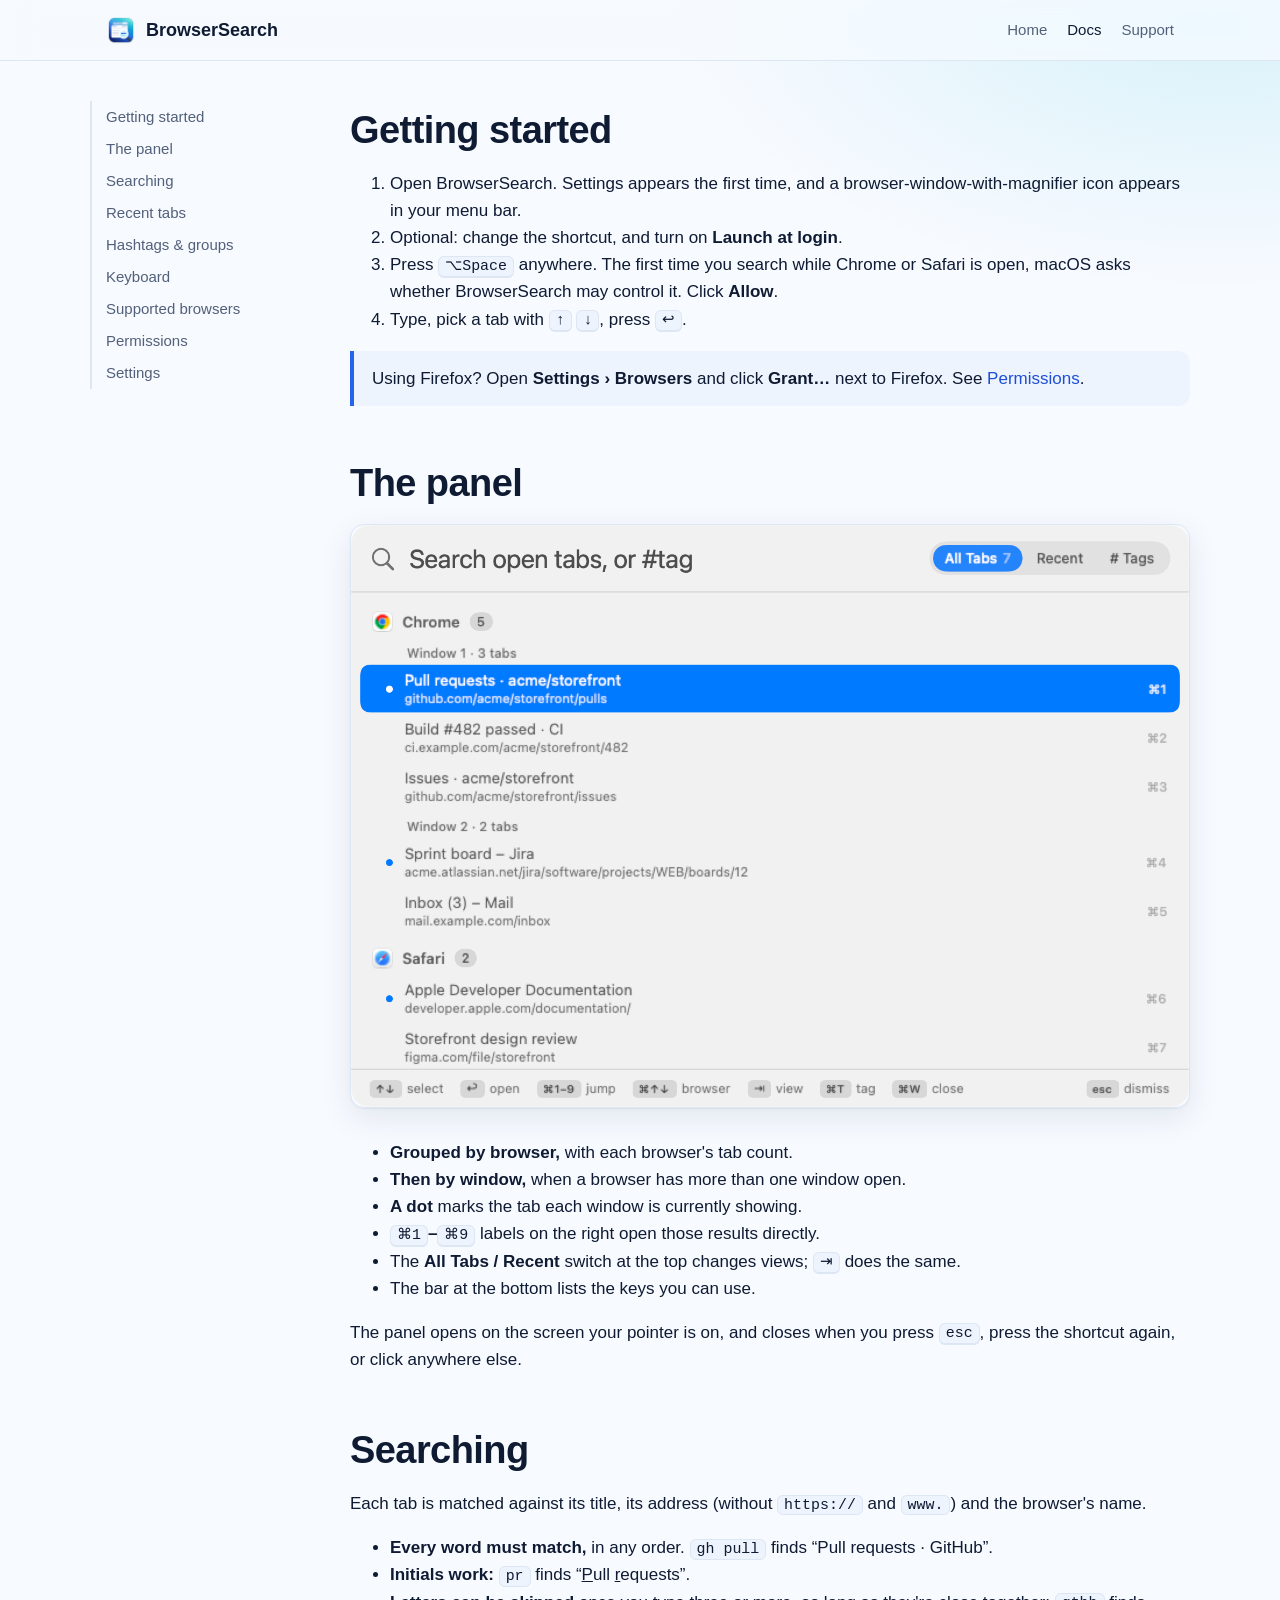
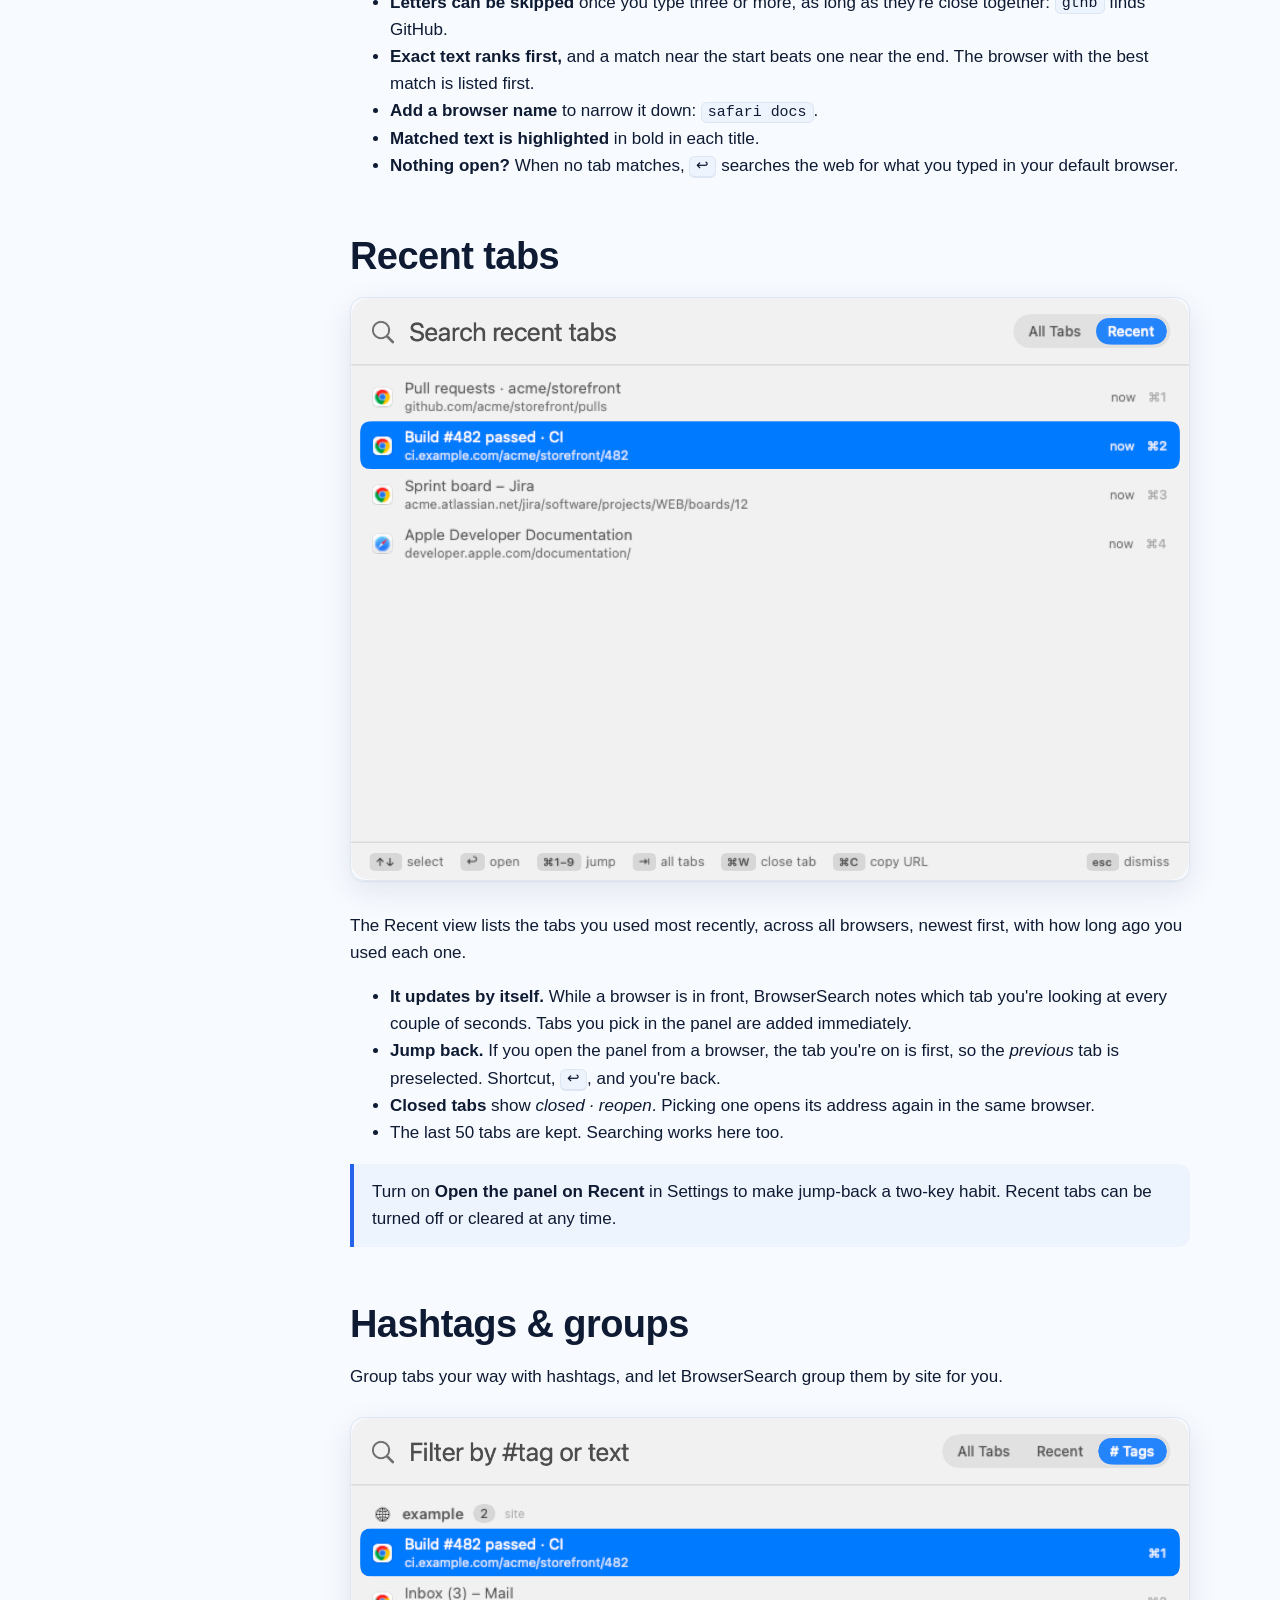
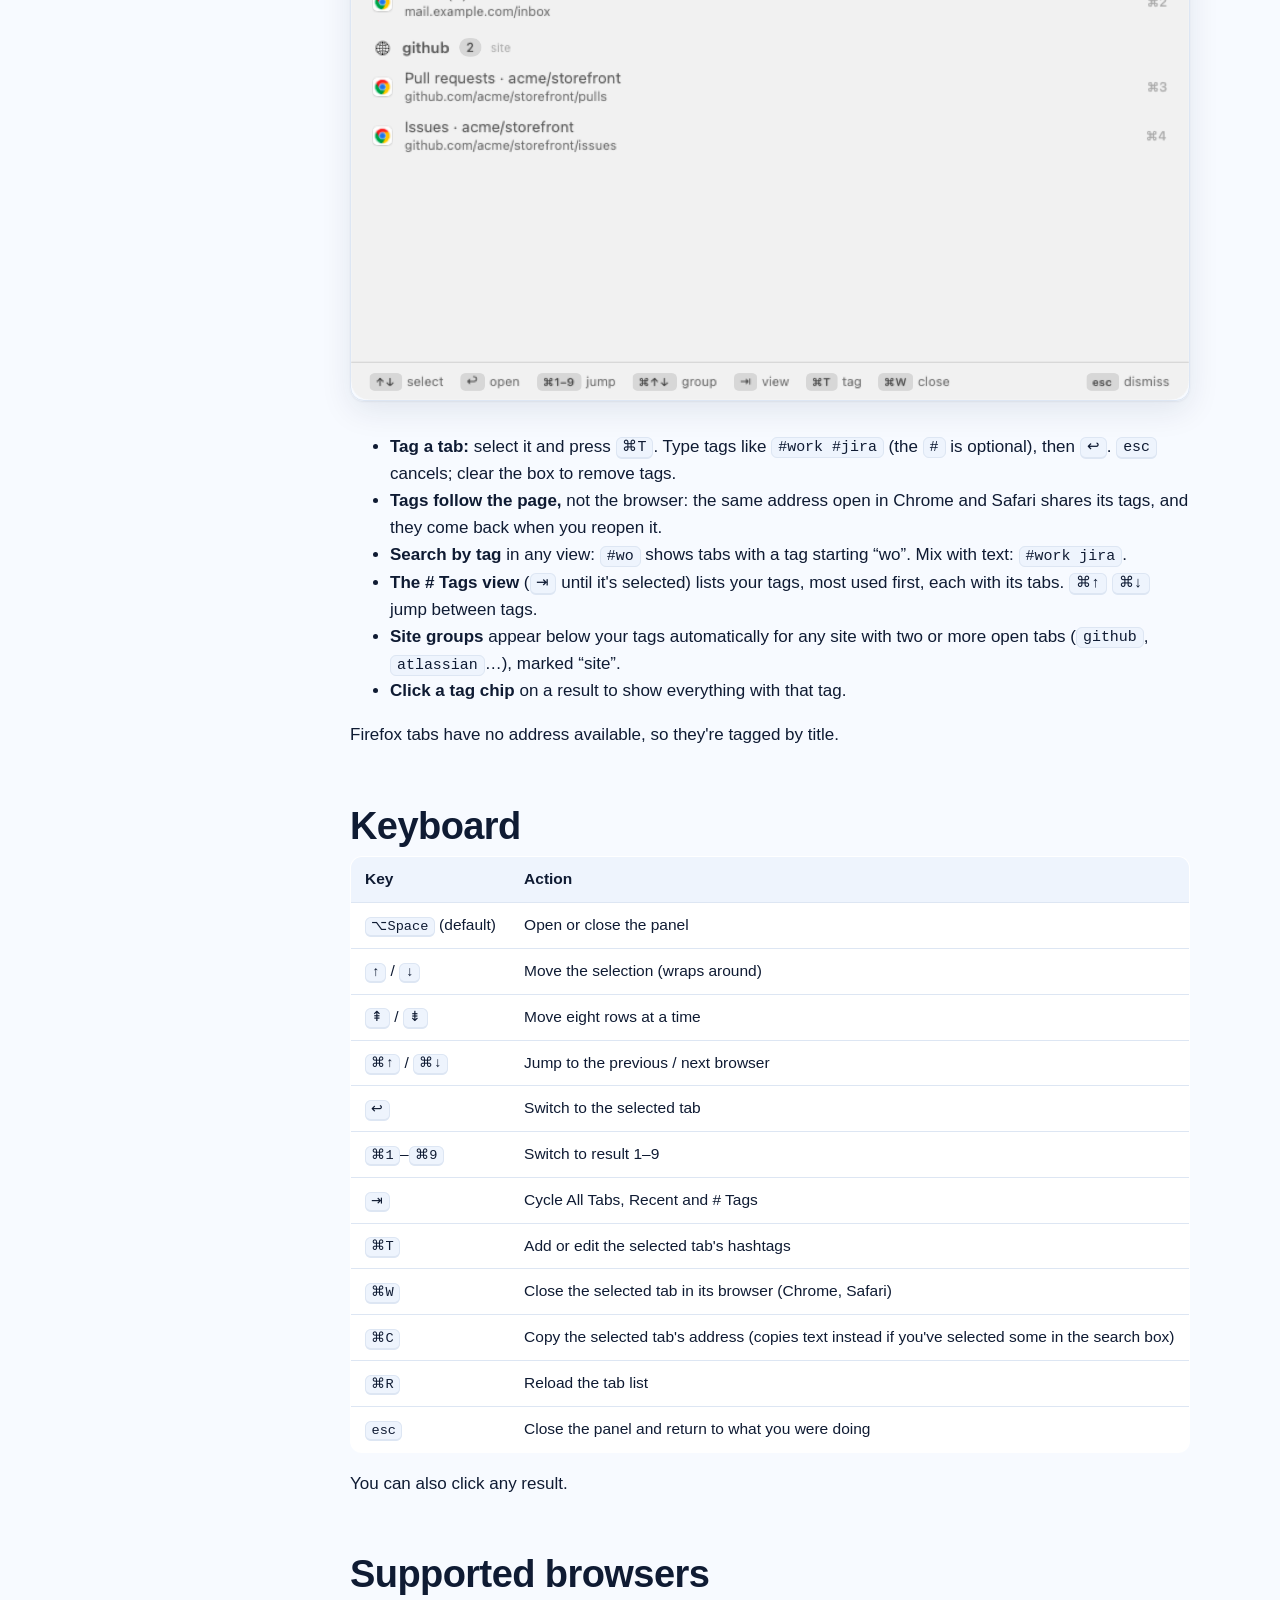
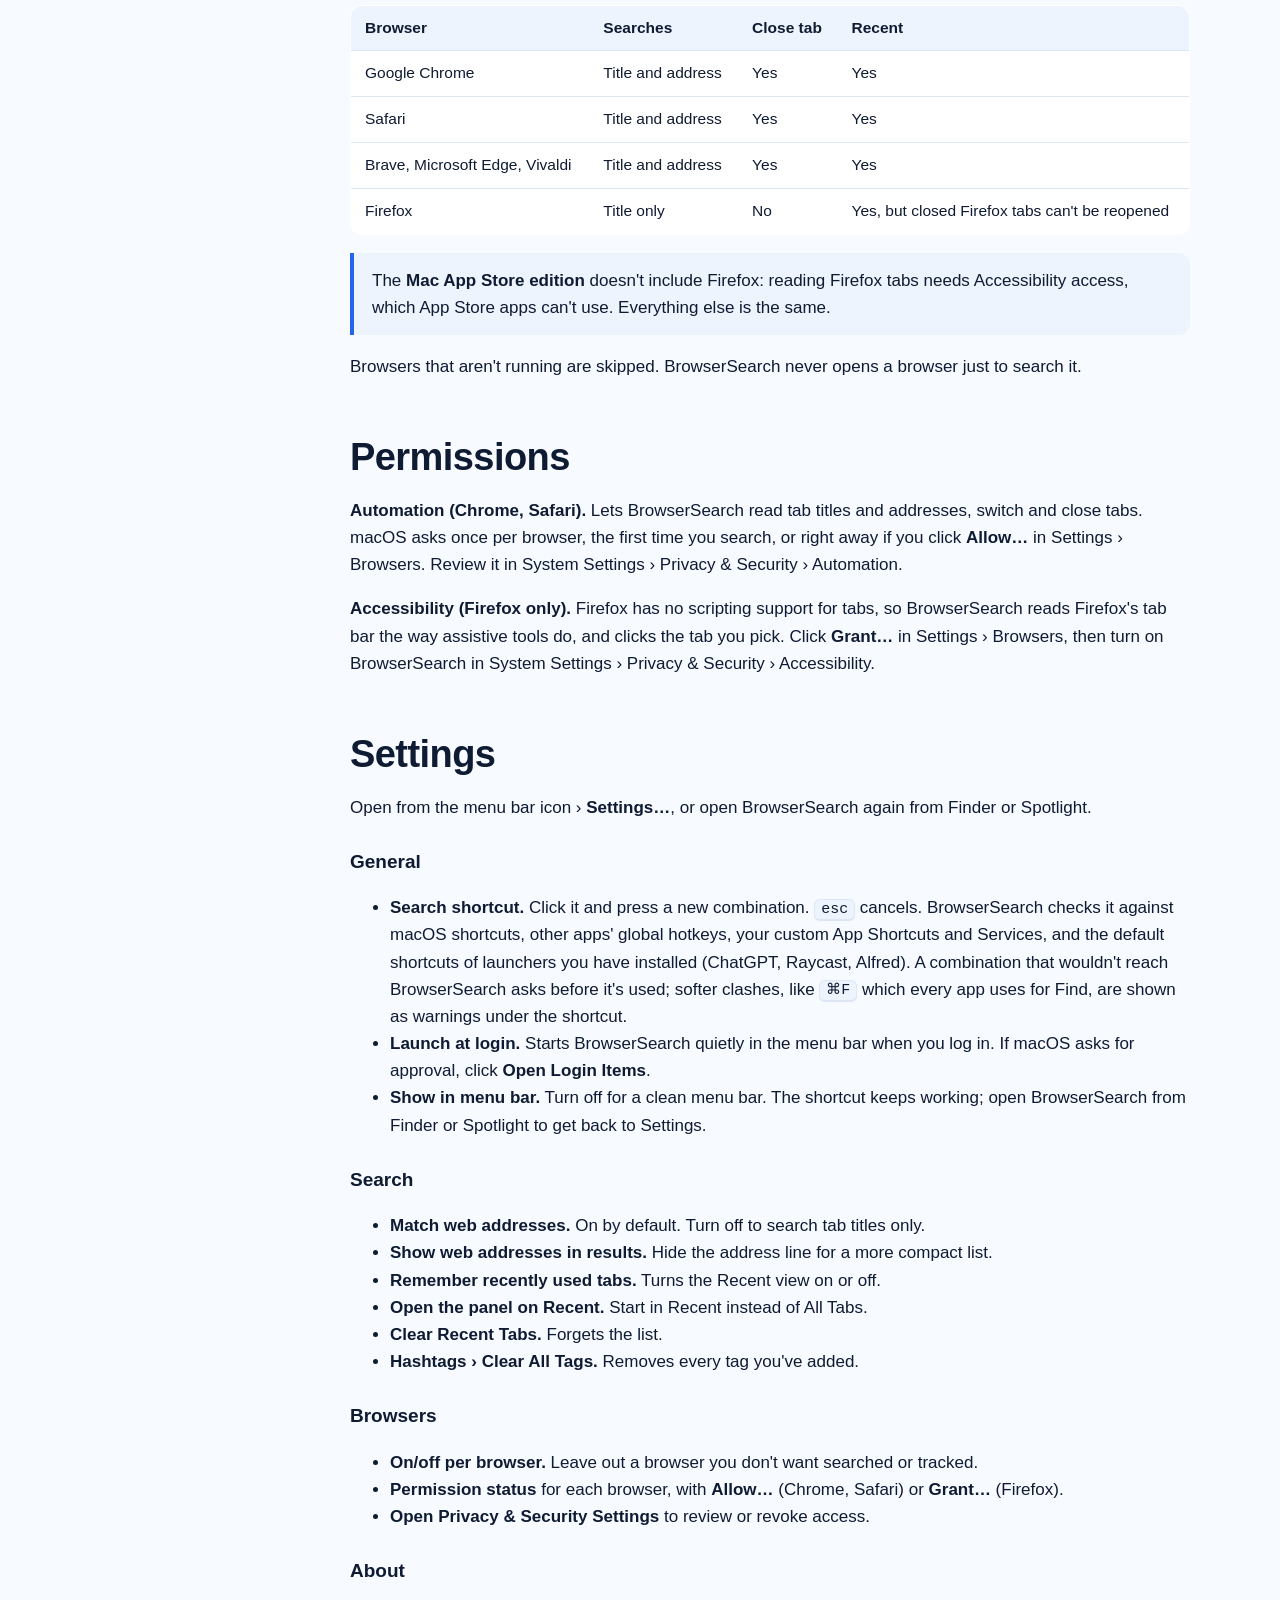
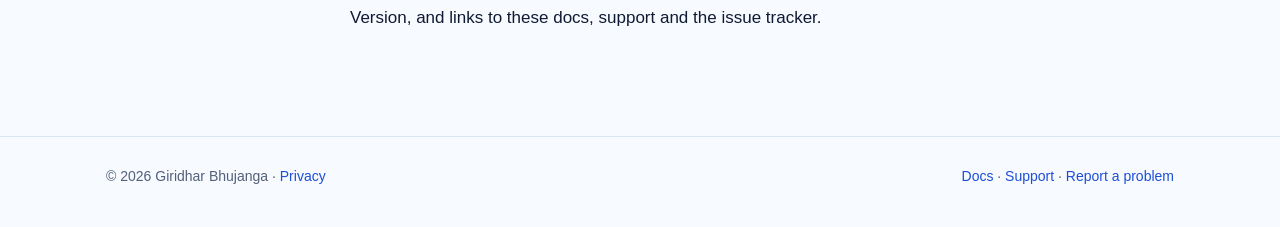
==== commit c9ff39af: "Docs for 1.0.0: hashtags and site groups, more browsers, shortcut conflicts, App Store edition and l" ====
--- a/docs.html
+++ b/docs.html
@@ -6,7 +6,7 @@
   <title>Docs · BrowserSearch</title>
   <meta name="description" content="How to use BrowserSearch: hotkey, the tab tree, search, recent tabs, keyboard controls, browser support, permissions and settings.">
   <link rel="icon" href="images/icon.png">
-  <link rel="stylesheet" href="assets/style.css">
+  <link rel="stylesheet" href="assets/style.css?v=4">
 </head>
 <body>
 <header class="site-header">
@@ -26,6 +26,7 @@
     <a href="#panel">The panel</a>
     <a href="#search">Searching</a>
     <a href="#recent">Recent tabs</a>
+    <a href="#tags">Hashtags &amp; groups</a>
     <a href="#keys">Keyboard</a>
     <a href="#browsers">Supported browsers</a>
     <a href="#permissions">Permissions</a>
@@ -62,6 +63,8 @@
       <li><strong>Letters can be skipped</strong> once you type three or more, as long as they're close together: <code>gthb</code> finds GitHub.</li>
       <li><strong>Exact text ranks first,</strong> and a match near the start beats one near the end. The browser with the best match is listed first.</li>
       <li><strong>Add a browser name</strong> to narrow it down: <code>safari docs</code>.</li>
+      <li><strong>Matched text is highlighted</strong> in bold in each title.</li>
+      <li><strong>Nothing open?</strong> When no tab matches, <kbd>↩</kbd> searches the web for what you typed in your default browser.</li>
     </ul>
 
     <h2 id="recent">Recent tabs</h2>
@@ -75,6 +78,19 @@
     </ul>
     <div class="callout">Turn on <strong>Open the panel on Recent</strong> in Settings to make jump-back a two-key habit. Recent tabs can be turned off or cleared at any time.</div>
 
+    <h2 id="tags">Hashtags &amp; groups</h2>
+    <p>Group tabs your way with hashtags, and let BrowserSearch group them by site for you.</p>
+    <img src="images/panel-tags.png" alt="The Tags view with site groups">
+    <ul>
+      <li><strong>Tag a tab:</strong> select it and press <kbd>⌘T</kbd>. Type tags like <code>#work #jira</code> (the <code>#</code> is optional), then <kbd>↩</kbd>. <kbd>esc</kbd> cancels; clear the box to remove tags.</li>
+      <li><strong>Tags follow the page,</strong> not the browser: the same address open in Chrome and Safari shares its tags, and they come back when you reopen it.</li>
+      <li><strong>Search by tag</strong> in any view: <code>#wo</code> shows tabs with a tag starting “wo”. Mix with text: <code>#work jira</code>.</li>
+      <li><strong>The # Tags view</strong> (<kbd>⇥</kbd> until it's selected) lists your tags, most used first, each with its tabs. <kbd>⌘↑</kbd> <kbd>⌘↓</kbd> jump between tags.</li>
+      <li><strong>Site groups</strong> appear below your tags automatically for any site with two or more open tabs (<code>github</code>, <code>atlassian</code>…), marked “site”.</li>
+      <li><strong>Click a tag chip</strong> on a result to show everything with that tag.</li>
+    </ul>
+    <p>Firefox tabs have no address available, so they're tagged by title.</p>
+
     <h2 id="keys">Keyboard</h2>
     <div class="table-scroll"><table>
       <tr><th>Key</th><th>Action</th></tr>
@@ -84,7 +100,8 @@
       <tr><td><kbd>⌘↑</kbd> / <kbd>⌘↓</kbd></td><td>Jump to the previous / next browser</td></tr>
       <tr><td><kbd>↩</kbd></td><td>Switch to the selected tab</td></tr>
       <tr><td><kbd>⌘1</kbd>–<kbd>⌘9</kbd></td><td>Switch to result 1–9</td></tr>
-      <tr><td><kbd>⇥</kbd></td><td>Toggle All Tabs and Recent</td></tr>
+      <tr><td><kbd>⇥</kbd></td><td>Cycle All Tabs, Recent and # Tags</td></tr>
+      <tr><td><kbd>⌘T</kbd></td><td>Add or edit the selected tab's hashtags</td></tr>
       <tr><td><kbd>⌘W</kbd></td><td>Close the selected tab in its browser (Chrome, Safari)</td></tr>
       <tr><td><kbd>⌘C</kbd></td><td>Copy the selected tab's address (copies text instead if you've selected some in the search box)</td></tr>
       <tr><td><kbd>⌘R</kbd></td><td>Reload the tab list</td></tr>
@@ -97,8 +114,10 @@
       <tr><th>Browser</th><th>Searches</th><th>Close tab</th><th>Recent</th></tr>
       <tr><td>Google Chrome</td><td>Title and address</td><td>Yes</td><td>Yes</td></tr>
       <tr><td>Safari</td><td>Title and address</td><td>Yes</td><td>Yes</td></tr>
+      <tr><td>Brave, Microsoft Edge, Vivaldi</td><td>Title and address</td><td>Yes</td><td>Yes</td></tr>
       <tr><td>Firefox</td><td>Title only</td><td>No</td><td>Yes, but closed Firefox tabs can't be reopened</td></tr>
     </table></div>
+    <div class="callout">The <strong>Mac App Store edition</strong> doesn't include Firefox: reading Firefox tabs needs Accessibility access, which App Store apps can't use. Everything else is the same.</div>
     <p>Browsers that aren't running are skipped. BrowserSearch never opens a browser just to search it.</p>
 
     <h2 id="permissions">Permissions</h2>
@@ -109,14 +128,18 @@
     <p>Open from the menu bar icon › <strong>Settings…</strong>, or open BrowserSearch again from Finder or Spotlight.</p>
     <h3>General</h3>
     <ul>
-      <li><strong>Search shortcut.</strong> Click it and press a new combination. <kbd>esc</kbd> cancels. Combinations another app already owns are refused.</li>
+      <li><strong>Search shortcut.</strong> Click it and press a new combination. <kbd>esc</kbd> cancels. BrowserSearch checks it against macOS shortcuts, other apps' global hotkeys, your custom App Shortcuts and Services, and the default shortcuts of launchers you have installed (ChatGPT, Raycast, Alfred). A combination that wouldn't reach BrowserSearch asks before it's used; softer clashes, like <kbd>⌘F</kbd> which every app uses for Find, are shown as warnings under the shortcut.</li>
       <li><strong>Launch at login.</strong> Starts BrowserSearch quietly in the menu bar when you log in. If macOS asks for approval, click <strong>Open Login Items</strong>.</li>
       <li><strong>Show in menu bar.</strong> Turn off for a clean menu bar. The shortcut keeps working; open BrowserSearch from Finder or Spotlight to get back to Settings.</li>
+    </ul>
+    <h3>Search</h3>
+    <ul>
       <li><strong>Match web addresses.</strong> On by default. Turn off to search tab titles only.</li>
       <li><strong>Show web addresses in results.</strong> Hide the address line for a more compact list.</li>
       <li><strong>Remember recently used tabs.</strong> Turns the Recent view on or off.</li>
       <li><strong>Open the panel on Recent.</strong> Start in Recent instead of All Tabs.</li>
       <li><strong>Clear Recent Tabs.</strong> Forgets the list.</li>
+      <li><strong>Hashtags › Clear All Tags.</strong> Removes every tag you've added.</li>
     </ul>
     <h3>Browsers</h3>
     <ul>
--- a/assets/style.css
+++ b/assets/style.css
@@ -117,13 +117,16 @@
 .viewer .caption { color: var(--muted); font-size: 15px; margin-top: 16px; display: none; }
 #v-all:checked ~ .switch label[for="v-all"],
 #v-search:checked ~ .switch label[for="v-search"],
-#v-recent:checked ~ .switch label[for="v-recent"] { background: var(--grad); color: #fff; }
+#v-recent:checked ~ .switch label[for="v-recent"],
+#v-tags:checked ~ .switch label[for="v-tags"] { background: var(--grad); color: #fff; }
 #v-all:checked ~ .frames .f-all,
 #v-search:checked ~ .frames .f-search,
-#v-recent:checked ~ .frames .f-recent { display: block; }
+#v-recent:checked ~ .frames .f-recent,
+#v-tags:checked ~ .frames .f-tags { display: block; }
 #v-all:focus-visible ~ .switch label[for="v-all"],
 #v-search:focus-visible ~ .switch label[for="v-search"],
-#v-recent:focus-visible ~ .switch label[for="v-recent"] { outline: 2px solid var(--blue); outline-offset: 2px; }
+#v-recent:focus-visible ~ .switch label[for="v-recent"],
+#v-tags:focus-visible ~ .switch label[for="v-tags"] { outline: 2px solid var(--blue); outline-offset: 2px; }
 
 /* Sections */
 section { padding: 56px 0; }
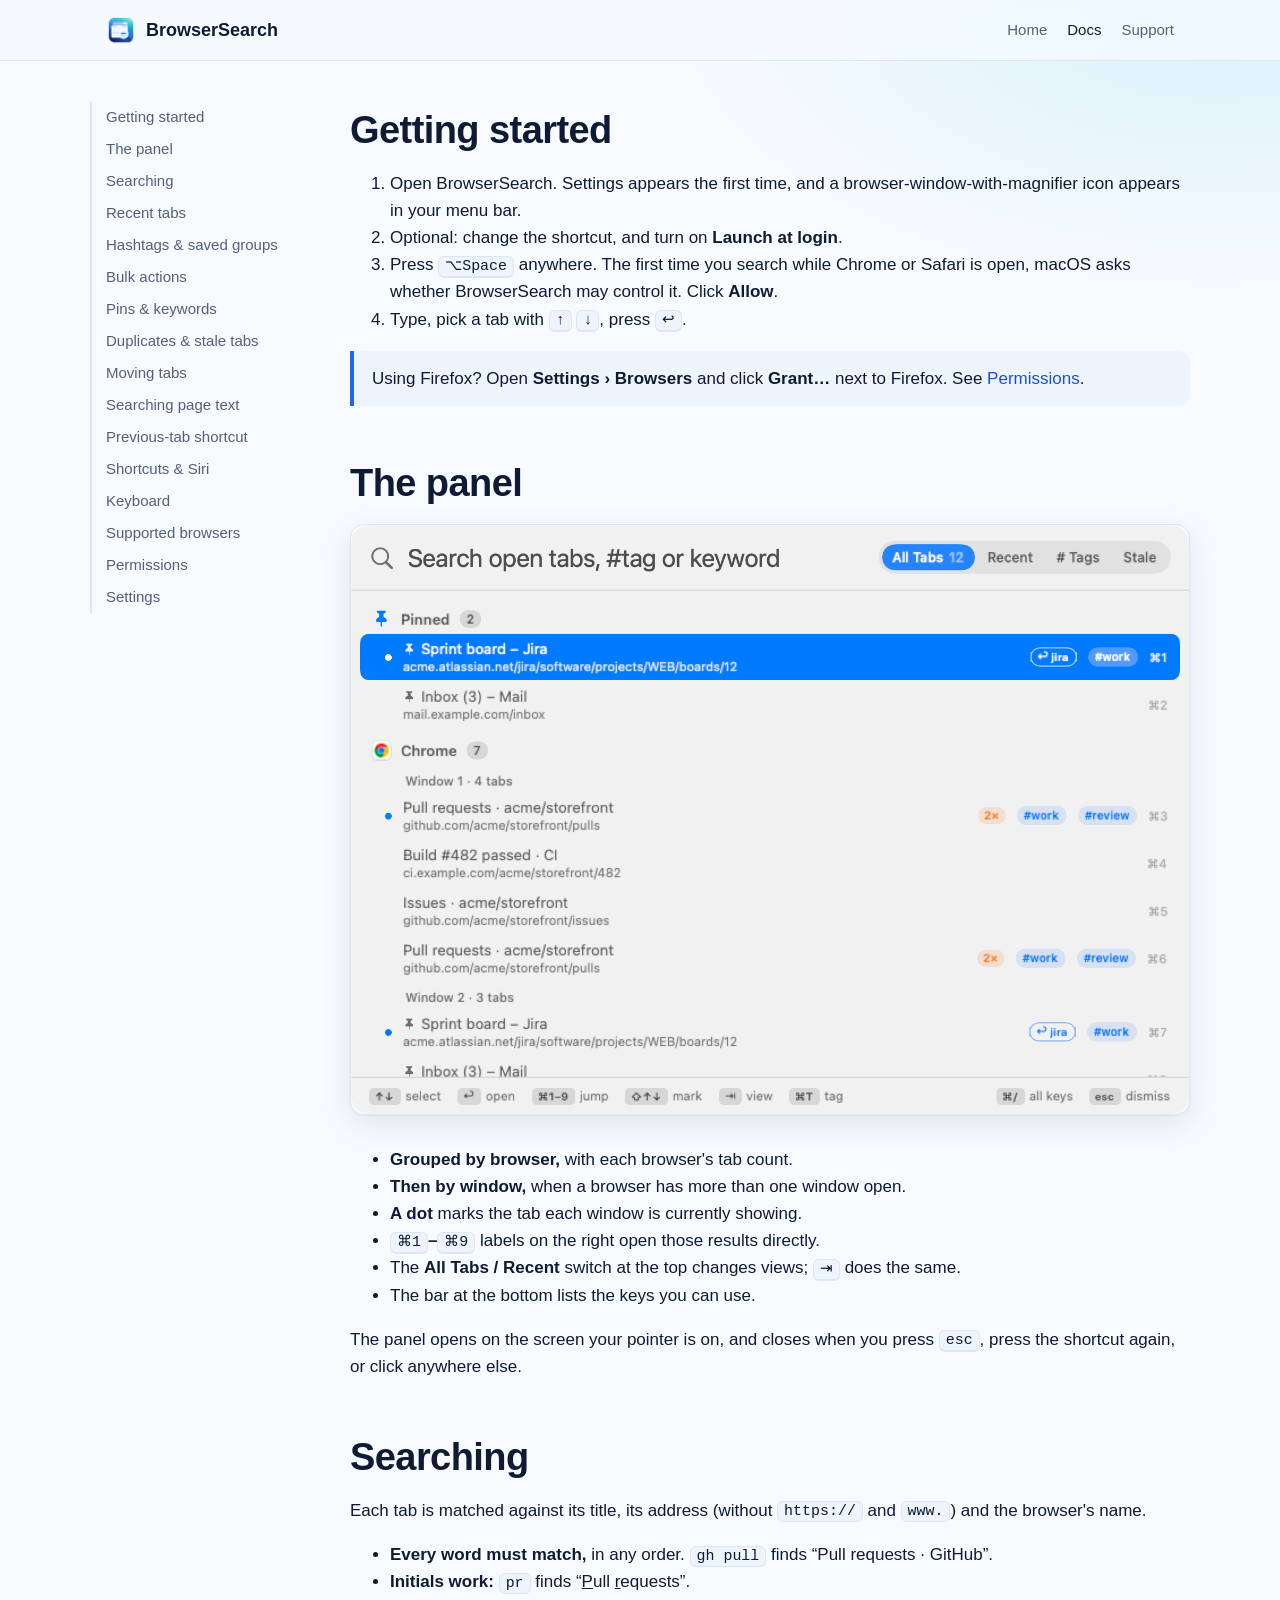
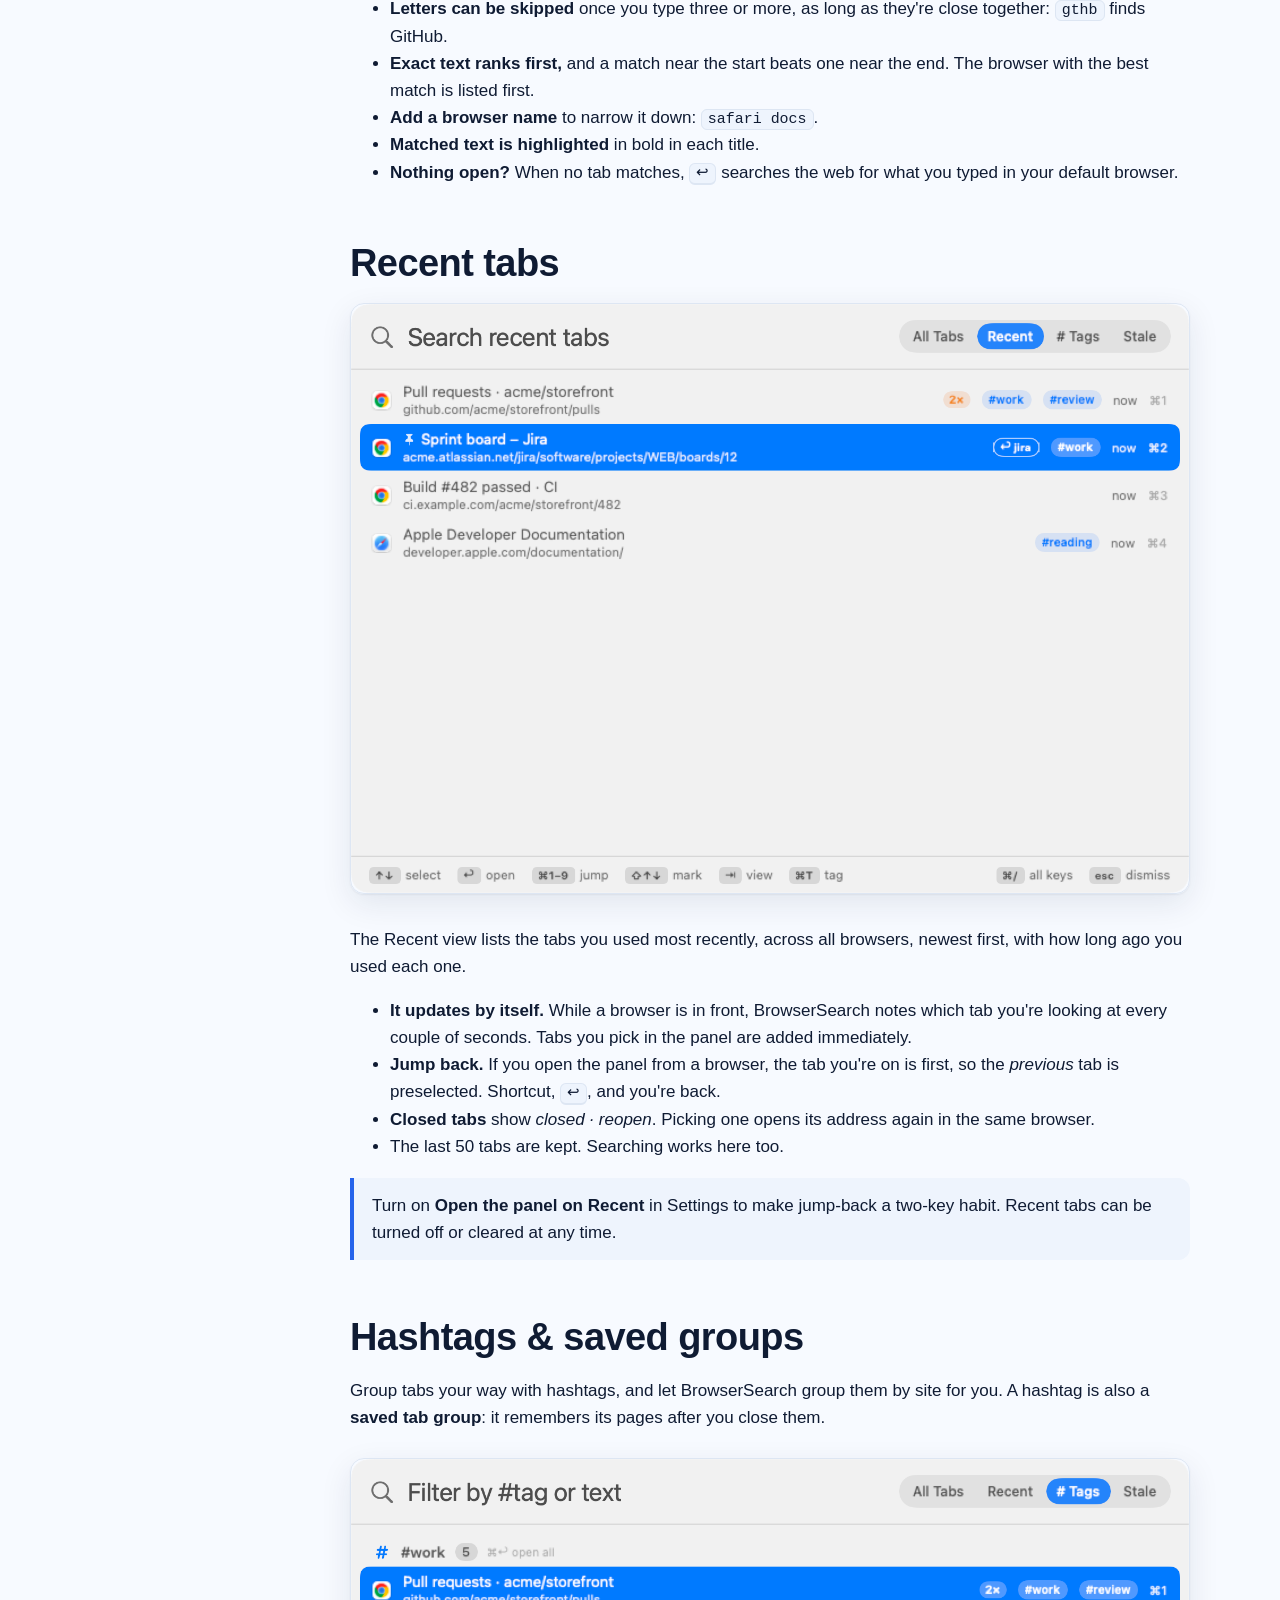
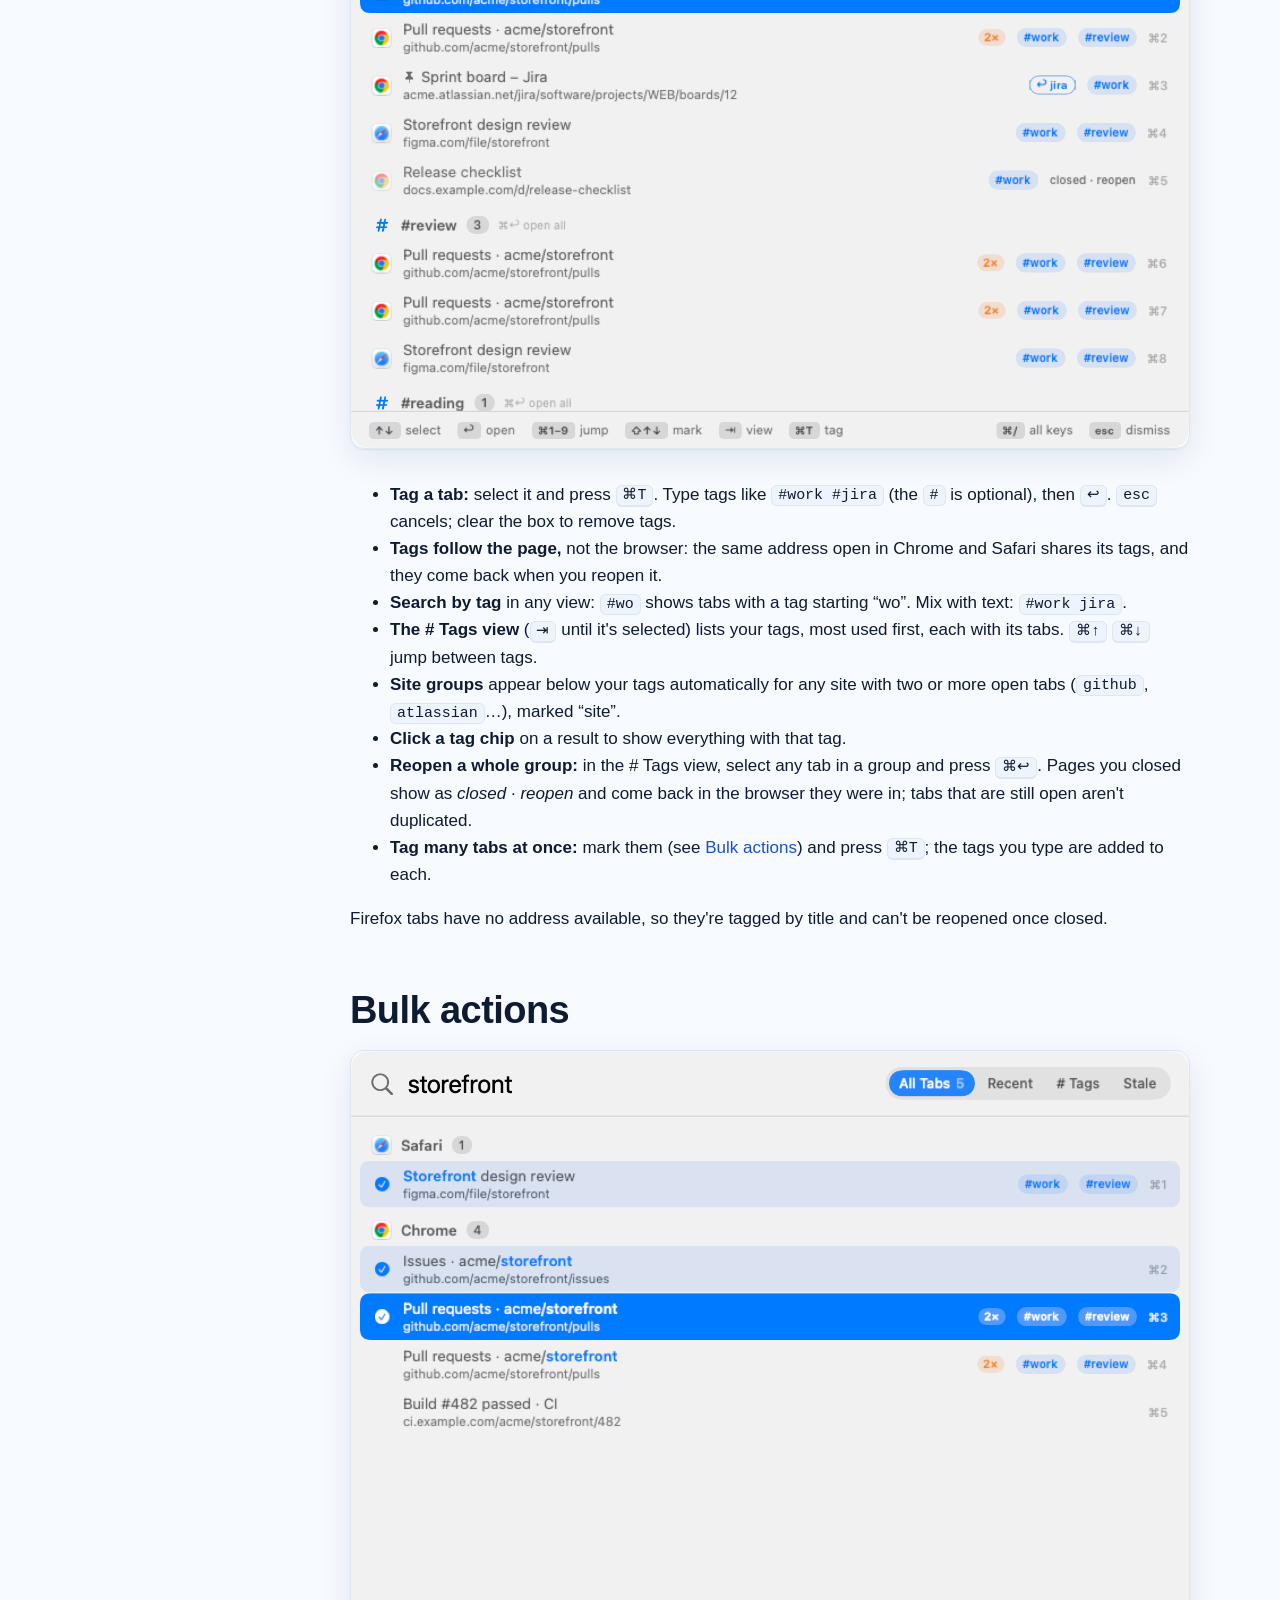
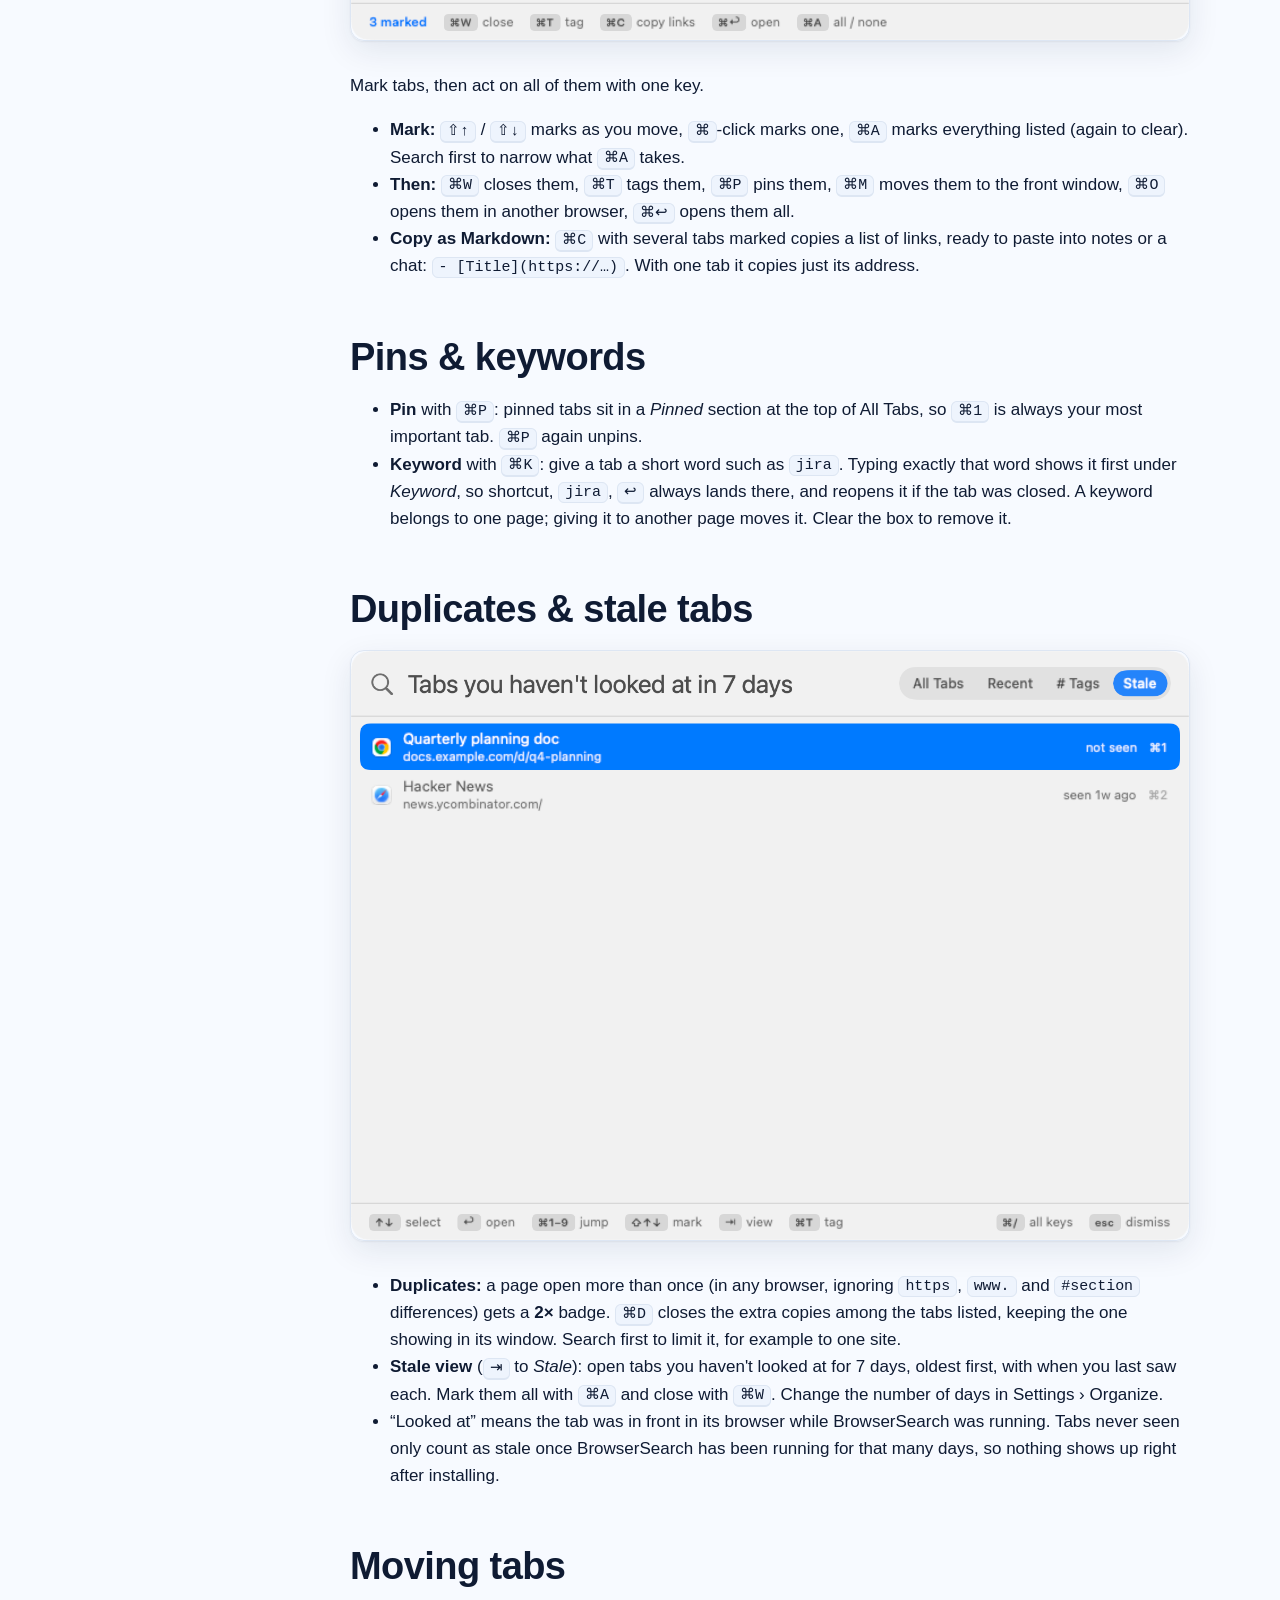
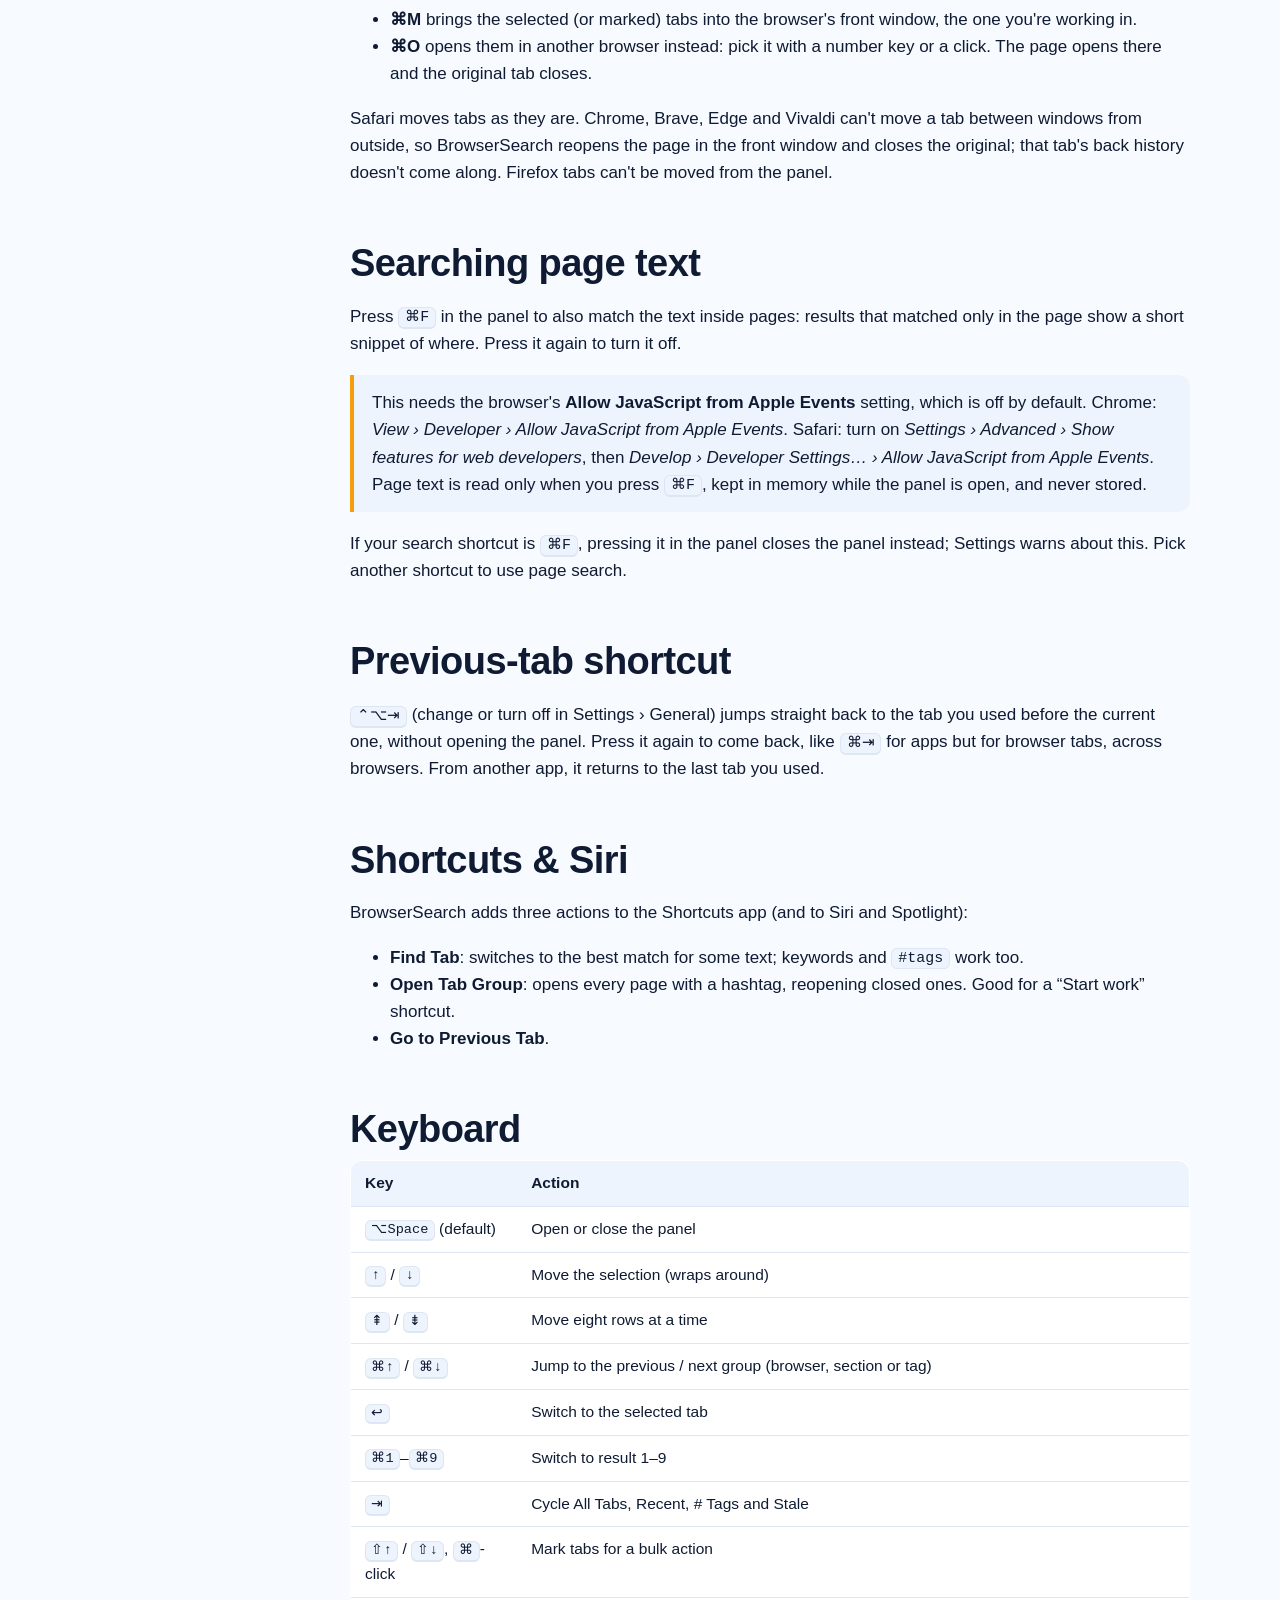
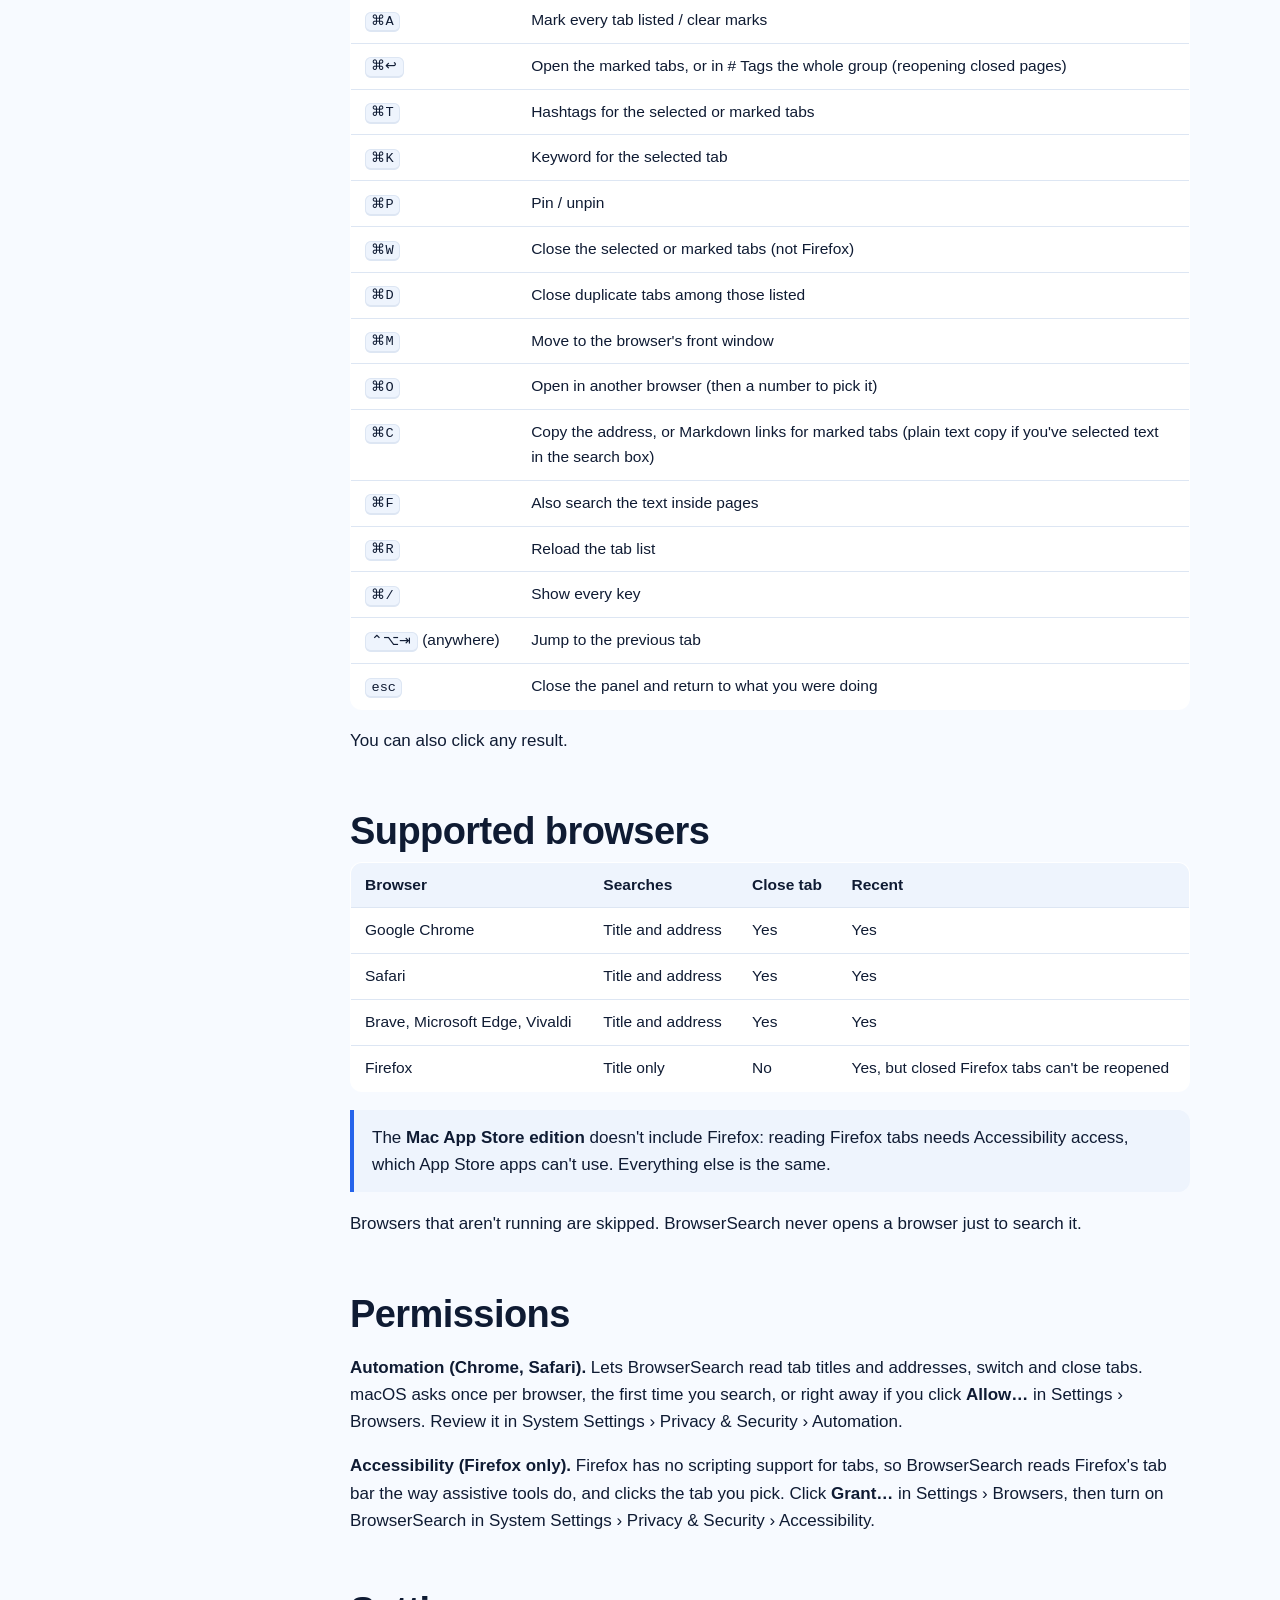
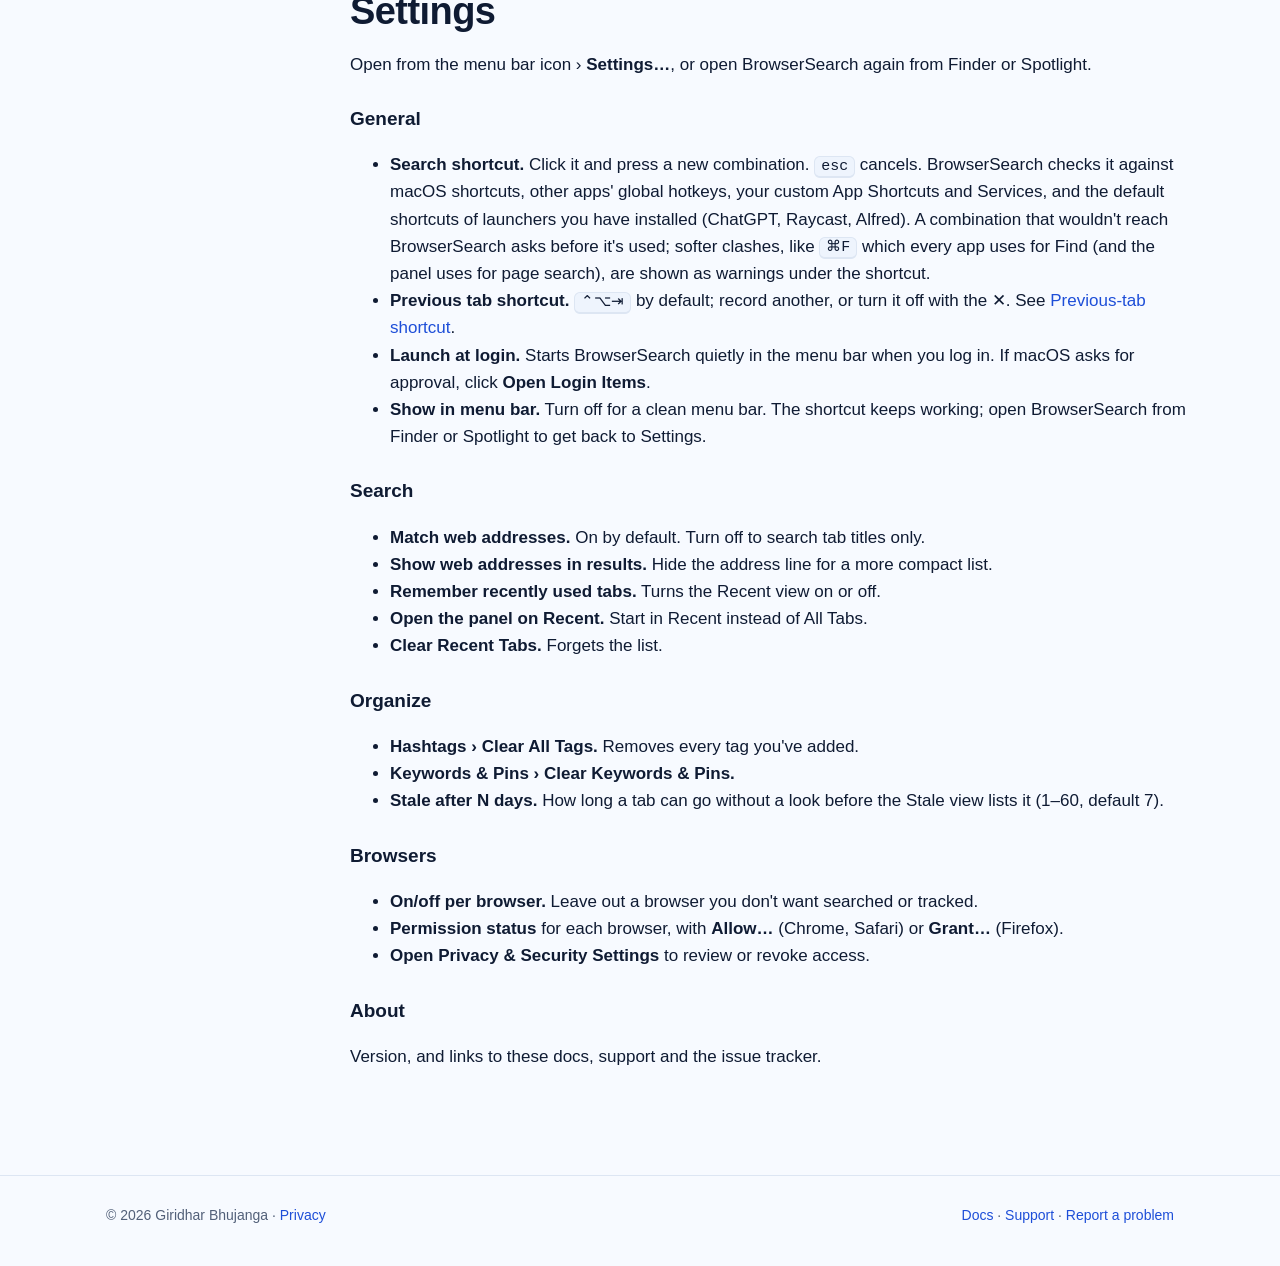
==== commit 40498b81: "Docs for 1.1: saved groups, bulk actions, duplicates, stale tabs, pins, keywords, moving tabs, page " ====
--- a/docs.html
+++ b/docs.html
@@ -6,7 +6,7 @@
   <title>Docs · BrowserSearch</title>
   <meta name="description" content="How to use BrowserSearch: hotkey, the tab tree, search, recent tabs, keyboard controls, browser support, permissions and settings.">
   <link rel="icon" href="images/icon.png">
-  <link rel="stylesheet" href="assets/style.css?v=4">
+  <link rel="stylesheet" href="assets/style.css?v=5">
 </head>
 <body>
 <header class="site-header">
@@ -26,7 +26,14 @@
     <a href="#panel">The panel</a>
     <a href="#search">Searching</a>
     <a href="#recent">Recent tabs</a>
-    <a href="#tags">Hashtags &amp; groups</a>
+    <a href="#tags">Hashtags &amp; saved groups</a>
+    <a href="#bulk">Bulk actions</a>
+    <a href="#pins">Pins &amp; keywords</a>
+    <a href="#tidy">Duplicates &amp; stale tabs</a>
+    <a href="#move">Moving tabs</a>
+    <a href="#pagetext">Searching page text</a>
+    <a href="#previous">Previous-tab shortcut</a>
+    <a href="#shortcuts">Shortcuts &amp; Siri</a>
     <a href="#keys">Keyboard</a>
     <a href="#browsers">Supported browsers</a>
     <a href="#permissions">Permissions</a>
@@ -78,9 +85,9 @@
     </ul>
     <div class="callout">Turn on <strong>Open the panel on Recent</strong> in Settings to make jump-back a two-key habit. Recent tabs can be turned off or cleared at any time.</div>
 
-    <h2 id="tags">Hashtags &amp; groups</h2>
-    <p>Group tabs your way with hashtags, and let BrowserSearch group them by site for you.</p>
-    <img src="images/panel-tags.png" alt="The Tags view with site groups">
+    <h2 id="tags">Hashtags &amp; saved groups</h2>
+    <p>Group tabs your way with hashtags, and let BrowserSearch group them by site for you. A hashtag is also a <strong>saved tab group</strong>: it remembers its pages after you close them.</p>
+    <img src="images/panel-tags.png" alt="The Tags view with #work, #review and #reading groups">
     <ul>
       <li><strong>Tag a tab:</strong> select it and press <kbd>⌘T</kbd>. Type tags like <code>#work #jira</code> (the <code>#</code> is optional), then <kbd>↩</kbd>. <kbd>esc</kbd> cancels; clear the box to remove tags.</li>
       <li><strong>Tags follow the page,</strong> not the browser: the same address open in Chrome and Safari shares its tags, and they come back when you reopen it.</li>
@@ -88,8 +95,56 @@
       <li><strong>The # Tags view</strong> (<kbd>⇥</kbd> until it's selected) lists your tags, most used first, each with its tabs. <kbd>⌘↑</kbd> <kbd>⌘↓</kbd> jump between tags.</li>
       <li><strong>Site groups</strong> appear below your tags automatically for any site with two or more open tabs (<code>github</code>, <code>atlassian</code>…), marked “site”.</li>
       <li><strong>Click a tag chip</strong> on a result to show everything with that tag.</li>
-    </ul>
-    <p>Firefox tabs have no address available, so they're tagged by title.</p>
+      <li><strong>Reopen a whole group:</strong> in the # Tags view, select any tab in a group and press <kbd>⌘↩</kbd>. Pages you closed show as <em>closed · reopen</em> and come back in the browser they were in; tabs that are still open aren't duplicated.</li>
+      <li><strong>Tag many tabs at once:</strong> mark them (see <a href="#bulk">Bulk actions</a>) and press <kbd>⌘T</kbd>; the tags you type are added to each.</li>
+    </ul>
+    <p>Firefox tabs have no address available, so they're tagged by title and can't be reopened once closed.</p>
+
+    <h2 id="bulk">Bulk actions</h2>
+    <img src="images/panel-marked.png" alt="Three tabs marked, with the bulk action keys at the bottom">
+    <p>Mark tabs, then act on all of them with one key.</p>
+    <ul>
+      <li><strong>Mark:</strong> <kbd>⇧↑</kbd> / <kbd>⇧↓</kbd> marks as you move, <kbd>⌘</kbd>-click marks one, <kbd>⌘A</kbd> marks everything listed (again to clear). Search first to narrow what <kbd>⌘A</kbd> takes.</li>
+      <li><strong>Then:</strong> <kbd>⌘W</kbd> closes them, <kbd>⌘T</kbd> tags them, <kbd>⌘P</kbd> pins them, <kbd>⌘M</kbd> moves them to the front window, <kbd>⌘O</kbd> opens them in another browser, <kbd>⌘↩</kbd> opens them all.</li>
+      <li><strong>Copy as Markdown:</strong> <kbd>⌘C</kbd> with several tabs marked copies a list of links, ready to paste into notes or a chat: <code>- [Title](https://…)</code>. With one tab it copies just its address.</li>
+    </ul>
+
+    <h2 id="pins">Pins &amp; keywords</h2>
+    <ul>
+      <li><strong>Pin</strong> with <kbd>⌘P</kbd>: pinned tabs sit in a <em>Pinned</em> section at the top of All Tabs, so <kbd>⌘1</kbd> is always your most important tab. <kbd>⌘P</kbd> again unpins.</li>
+      <li><strong>Keyword</strong> with <kbd>⌘K</kbd>: give a tab a short word such as <code>jira</code>. Typing exactly that word shows it first under <em>Keyword</em>, so shortcut, <code>jira</code>, <kbd>↩</kbd> always lands there, and reopens it if the tab was closed. A keyword belongs to one page; giving it to another page moves it. Clear the box to remove it.</li>
+    </ul>
+
+    <h2 id="tidy">Duplicates &amp; stale tabs</h2>
+    <img src="images/panel-stale.png" alt="The Stale view listing tabs not looked at for a week">
+    <ul>
+      <li><strong>Duplicates:</strong> a page open more than once (in any browser, ignoring <code>https</code>, <code>www.</code> and <code>#section</code> differences) gets a <strong>2×</strong> badge. <kbd>⌘D</kbd> closes the extra copies among the tabs listed, keeping the one showing in its window. Search first to limit it, for example to one site.</li>
+      <li><strong>Stale view</strong> (<kbd>⇥</kbd> to <em>Stale</em>): open tabs you haven't looked at for 7 days, oldest first, with when you last saw each. Mark them all with <kbd>⌘A</kbd> and close with <kbd>⌘W</kbd>. Change the number of days in Settings › Organize.</li>
+      <li>“Looked at” means the tab was in front in its browser while BrowserSearch was running. Tabs never seen only count as stale once BrowserSearch has been running for that many days, so nothing shows up right after installing.</li>
+    </ul>
+
+    <h2 id="move">Moving tabs</h2>
+    <ul>
+      <li><strong>⌘M</strong> brings the selected (or marked) tabs into the browser's front window, the one you're working in.</li>
+      <li><strong>⌘O</strong> opens them in another browser instead: pick it with a number key or a click. The page opens there and the original tab closes.</li>
+    </ul>
+    <p>Safari moves tabs as they are. Chrome, Brave, Edge and Vivaldi can't move a tab between windows from outside, so BrowserSearch reopens the page in the front window and closes the original; that tab's back history doesn't come along. Firefox tabs can't be moved from the panel.</p>
+
+    <h2 id="pagetext">Searching page text</h2>
+    <p>Press <kbd>⌘F</kbd> in the panel to also match the text inside pages: results that matched only in the page show a short snippet of where. Press it again to turn it off.</p>
+    <div class="callout warn">This needs the browser's <strong>Allow JavaScript from Apple Events</strong> setting, which is off by default. Chrome: <em>View › Developer › Allow JavaScript from Apple Events</em>. Safari: turn on <em>Settings › Advanced › Show features for web developers</em>, then <em>Develop › Developer Settings… › Allow JavaScript from Apple Events</em>. Page text is read only when you press <kbd>⌘F</kbd>, kept in memory while the panel is open, and never stored.</div>
+    <p>If your search shortcut is <kbd>⌘F</kbd>, pressing it in the panel closes the panel instead; Settings warns about this. Pick another shortcut to use page search.</p>
+
+    <h2 id="previous">Previous-tab shortcut</h2>
+    <p><kbd>⌃⌥⇥</kbd> (change or turn off in Settings › General) jumps straight back to the tab you used before the current one, without opening the panel. Press it again to come back, like <kbd>⌘⇥</kbd> for apps but for browser tabs, across browsers. From another app, it returns to the last tab you used.</p>
+
+    <h2 id="shortcuts">Shortcuts &amp; Siri</h2>
+    <p>BrowserSearch adds three actions to the Shortcuts app (and to Siri and Spotlight):</p>
+    <ul>
+      <li><strong>Find Tab</strong>: switches to the best match for some text; keywords and <code>#tags</code> work too.</li>
+      <li><strong>Open Tab Group</strong>: opens every page with a hashtag, reopening closed ones. Good for a “Start work” shortcut.</li>
+      <li><strong>Go to Previous Tab</strong>.</li>
+    </ul>
 
     <h2 id="keys">Keyboard</h2>
     <div class="table-scroll"><table>
@@ -97,14 +152,25 @@
       <tr><td><kbd>⌥Space</kbd> (default)</td><td>Open or close the panel</td></tr>
       <tr><td><kbd>↑</kbd> / <kbd>↓</kbd></td><td>Move the selection (wraps around)</td></tr>
       <tr><td><kbd>⇞</kbd> / <kbd>⇟</kbd></td><td>Move eight rows at a time</td></tr>
-      <tr><td><kbd>⌘↑</kbd> / <kbd>⌘↓</kbd></td><td>Jump to the previous / next browser</td></tr>
+      <tr><td><kbd>⌘↑</kbd> / <kbd>⌘↓</kbd></td><td>Jump to the previous / next group (browser, section or tag)</td></tr>
       <tr><td><kbd>↩</kbd></td><td>Switch to the selected tab</td></tr>
       <tr><td><kbd>⌘1</kbd>–<kbd>⌘9</kbd></td><td>Switch to result 1–9</td></tr>
-      <tr><td><kbd>⇥</kbd></td><td>Cycle All Tabs, Recent and # Tags</td></tr>
-      <tr><td><kbd>⌘T</kbd></td><td>Add or edit the selected tab's hashtags</td></tr>
-      <tr><td><kbd>⌘W</kbd></td><td>Close the selected tab in its browser (Chrome, Safari)</td></tr>
-      <tr><td><kbd>⌘C</kbd></td><td>Copy the selected tab's address (copies text instead if you've selected some in the search box)</td></tr>
+      <tr><td><kbd>⇥</kbd></td><td>Cycle All Tabs, Recent, # Tags and Stale</td></tr>
+      <tr><td><kbd>⇧↑</kbd> / <kbd>⇧↓</kbd>, <kbd>⌘</kbd>-click</td><td>Mark tabs for a bulk action</td></tr>
+      <tr><td><kbd>⌘A</kbd></td><td>Mark every tab listed / clear marks</td></tr>
+      <tr><td><kbd>⌘↩</kbd></td><td>Open the marked tabs, or in # Tags the whole group (reopening closed pages)</td></tr>
+      <tr><td><kbd>⌘T</kbd></td><td>Hashtags for the selected or marked tabs</td></tr>
+      <tr><td><kbd>⌘K</kbd></td><td>Keyword for the selected tab</td></tr>
+      <tr><td><kbd>⌘P</kbd></td><td>Pin / unpin</td></tr>
+      <tr><td><kbd>⌘W</kbd></td><td>Close the selected or marked tabs (not Firefox)</td></tr>
+      <tr><td><kbd>⌘D</kbd></td><td>Close duplicate tabs among those listed</td></tr>
+      <tr><td><kbd>⌘M</kbd></td><td>Move to the browser's front window</td></tr>
+      <tr><td><kbd>⌘O</kbd></td><td>Open in another browser (then a number to pick it)</td></tr>
+      <tr><td><kbd>⌘C</kbd></td><td>Copy the address, or Markdown links for marked tabs (plain text copy if you've selected text in the search box)</td></tr>
+      <tr><td><kbd>⌘F</kbd></td><td>Also search the text inside pages</td></tr>
       <tr><td><kbd>⌘R</kbd></td><td>Reload the tab list</td></tr>
+      <tr><td><kbd>⌘/</kbd></td><td>Show every key</td></tr>
+      <tr><td><kbd>⌃⌥⇥</kbd> (anywhere)</td><td>Jump to the previous tab</td></tr>
       <tr><td><kbd>esc</kbd></td><td>Close the panel and return to what you were doing</td></tr>
     </table></div>
     <p>You can also click any result.</p>
@@ -128,7 +194,8 @@
     <p>Open from the menu bar icon › <strong>Settings…</strong>, or open BrowserSearch again from Finder or Spotlight.</p>
     <h3>General</h3>
     <ul>
-      <li><strong>Search shortcut.</strong> Click it and press a new combination. <kbd>esc</kbd> cancels. BrowserSearch checks it against macOS shortcuts, other apps' global hotkeys, your custom App Shortcuts and Services, and the default shortcuts of launchers you have installed (ChatGPT, Raycast, Alfred). A combination that wouldn't reach BrowserSearch asks before it's used; softer clashes, like <kbd>⌘F</kbd> which every app uses for Find, are shown as warnings under the shortcut.</li>
+      <li><strong>Search shortcut.</strong> Click it and press a new combination. <kbd>esc</kbd> cancels. BrowserSearch checks it against macOS shortcuts, other apps' global hotkeys, your custom App Shortcuts and Services, and the default shortcuts of launchers you have installed (ChatGPT, Raycast, Alfred). A combination that wouldn't reach BrowserSearch asks before it's used; softer clashes, like <kbd>⌘F</kbd> which every app uses for Find (and the panel uses for page search), are shown as warnings under the shortcut.</li>
+      <li><strong>Previous tab shortcut.</strong> <kbd>⌃⌥⇥</kbd> by default; record another, or turn it off with the ✕. See <a href="#previous">Previous-tab shortcut</a>.</li>
       <li><strong>Launch at login.</strong> Starts BrowserSearch quietly in the menu bar when you log in. If macOS asks for approval, click <strong>Open Login Items</strong>.</li>
       <li><strong>Show in menu bar.</strong> Turn off for a clean menu bar. The shortcut keeps working; open BrowserSearch from Finder or Spotlight to get back to Settings.</li>
     </ul>
@@ -139,7 +206,12 @@
       <li><strong>Remember recently used tabs.</strong> Turns the Recent view on or off.</li>
       <li><strong>Open the panel on Recent.</strong> Start in Recent instead of All Tabs.</li>
       <li><strong>Clear Recent Tabs.</strong> Forgets the list.</li>
+    </ul>
+    <h3>Organize</h3>
+    <ul>
       <li><strong>Hashtags › Clear All Tags.</strong> Removes every tag you've added.</li>
+      <li><strong>Keywords &amp; Pins › Clear Keywords &amp; Pins.</strong></li>
+      <li><strong>Stale after N days.</strong> How long a tab can go without a look before the Stale view lists it (1–60, default 7).</li>
     </ul>
     <h3>Browsers</h3>
     <ul>
--- a/assets/style.css
+++ b/assets/style.css
@@ -103,7 +103,7 @@
 .viewer { max-width: 900px; margin: 40px auto 0; text-align: center; }
 .viewer input { position: absolute; opacity: 0; pointer-events: none; }
 .viewer .switch {
-  display: inline-flex; gap: 4px; padding: 4px; border-radius: 999px;
+  display: inline-flex; flex-wrap: wrap; justify-content: center; gap: 4px; padding: 4px; border-radius: 999px;
   background: var(--surface); border: 1px solid var(--border); box-shadow: var(--shadow); margin-bottom: 22px;
 }
 .viewer .switch label {
@@ -118,15 +118,21 @@
 #v-all:checked ~ .switch label[for="v-all"],
 #v-search:checked ~ .switch label[for="v-search"],
 #v-recent:checked ~ .switch label[for="v-recent"],
-#v-tags:checked ~ .switch label[for="v-tags"] { background: var(--grad); color: #fff; }
+#v-tags:checked ~ .switch label[for="v-tags"],
+#v-marked:checked ~ .switch label[for="v-marked"],
+#v-stale:checked ~ .switch label[for="v-stale"] { background: var(--grad); color: #fff; }
 #v-all:checked ~ .frames .f-all,
 #v-search:checked ~ .frames .f-search,
 #v-recent:checked ~ .frames .f-recent,
-#v-tags:checked ~ .frames .f-tags { display: block; }
+#v-tags:checked ~ .frames .f-tags,
+#v-marked:checked ~ .frames .f-marked,
+#v-stale:checked ~ .frames .f-stale { display: block; }
 #v-all:focus-visible ~ .switch label[for="v-all"],
 #v-search:focus-visible ~ .switch label[for="v-search"],
 #v-recent:focus-visible ~ .switch label[for="v-recent"],
-#v-tags:focus-visible ~ .switch label[for="v-tags"] { outline: 2px solid var(--blue); outline-offset: 2px; }
+#v-tags:focus-visible ~ .switch label[for="v-tags"],
+#v-marked:focus-visible ~ .switch label[for="v-marked"],
+#v-stale:focus-visible ~ .switch label[for="v-stale"] { outline: 2px solid var(--blue); outline-offset: 2px; }
 
 /* Sections */
 section { padding: 56px 0; }
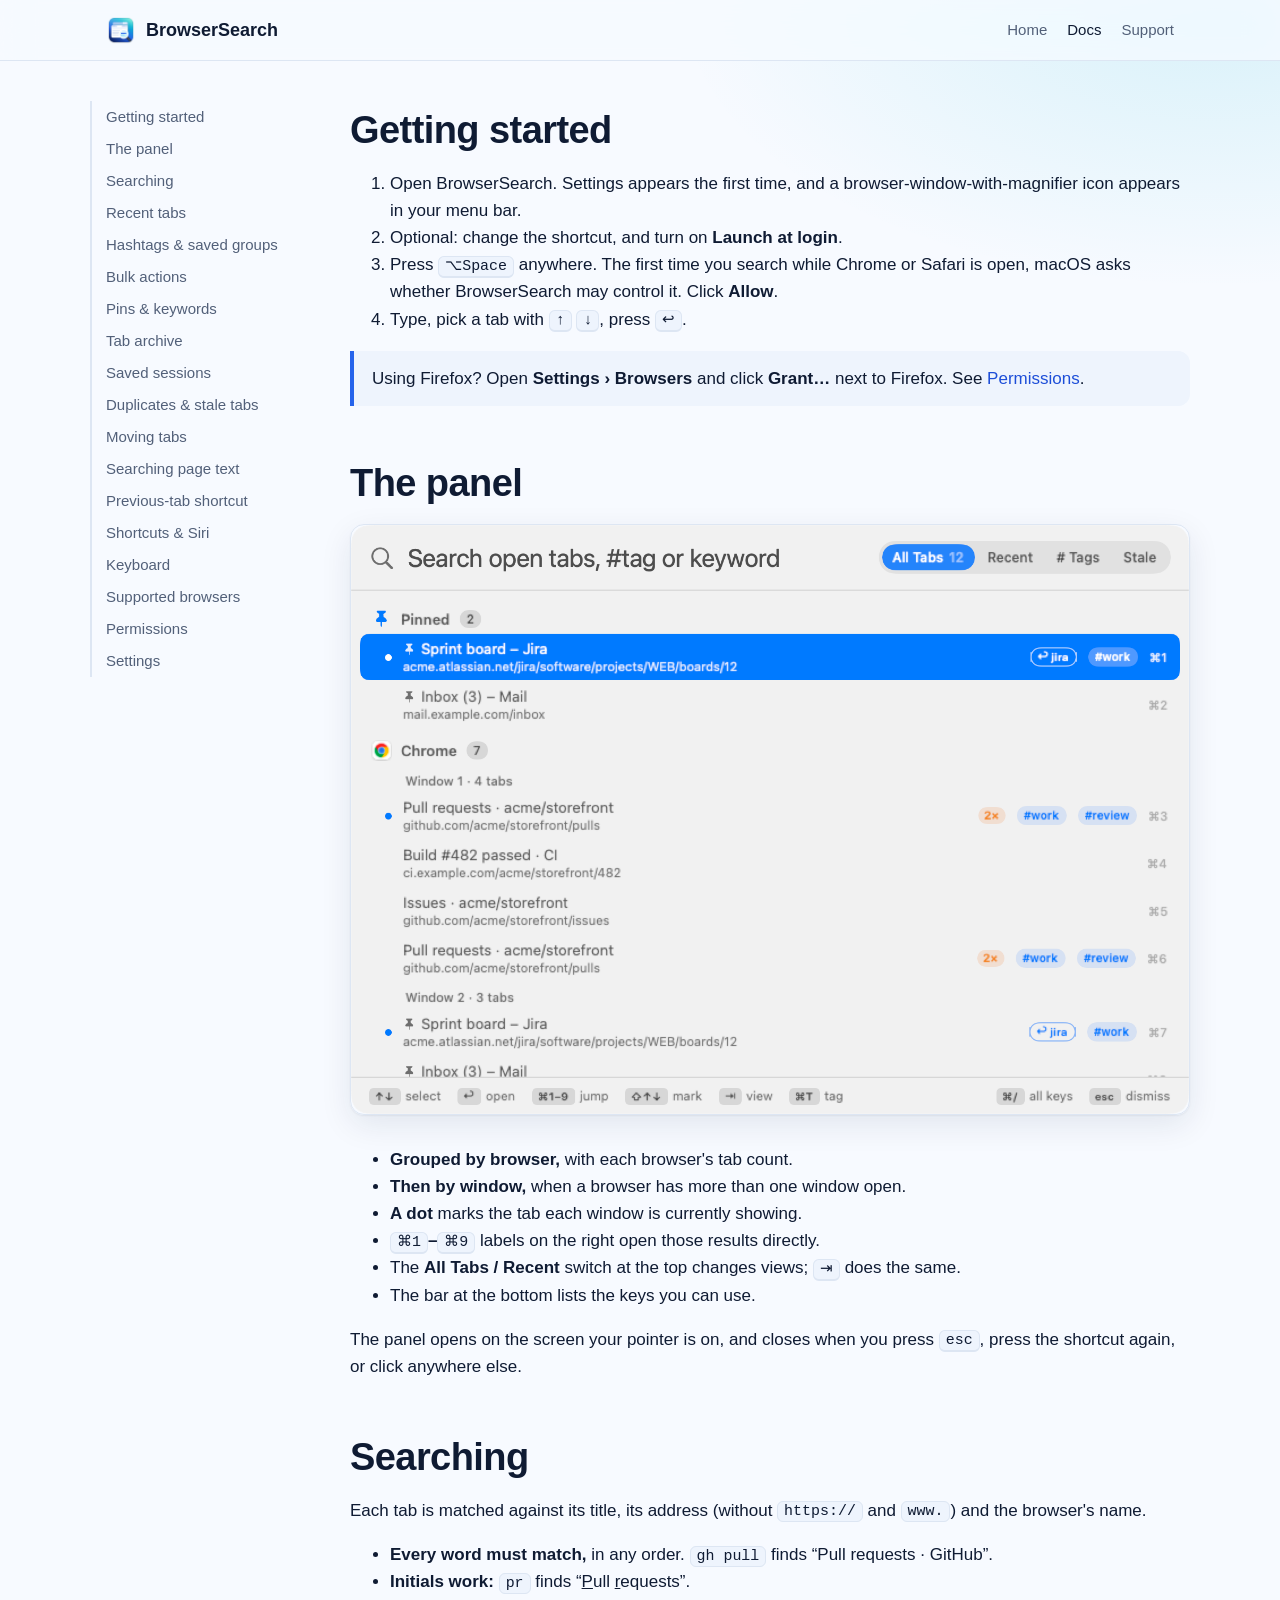
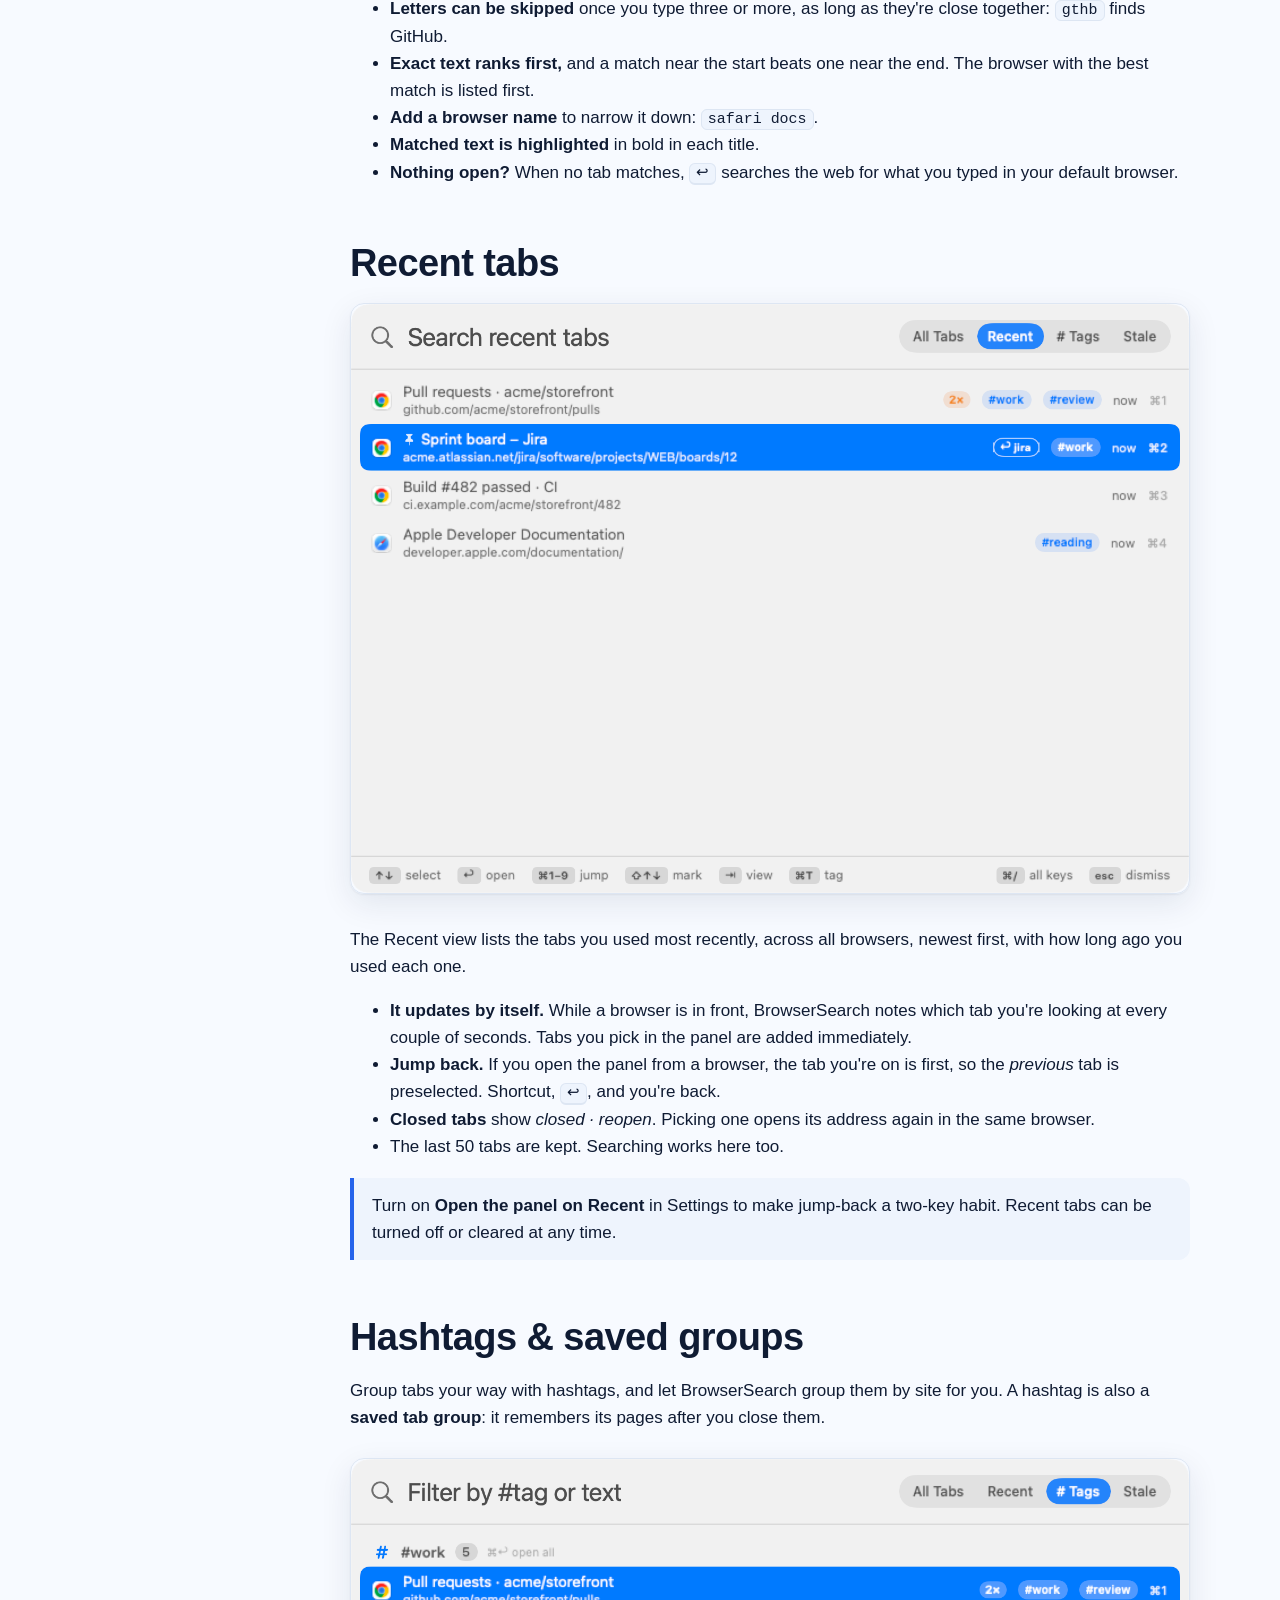
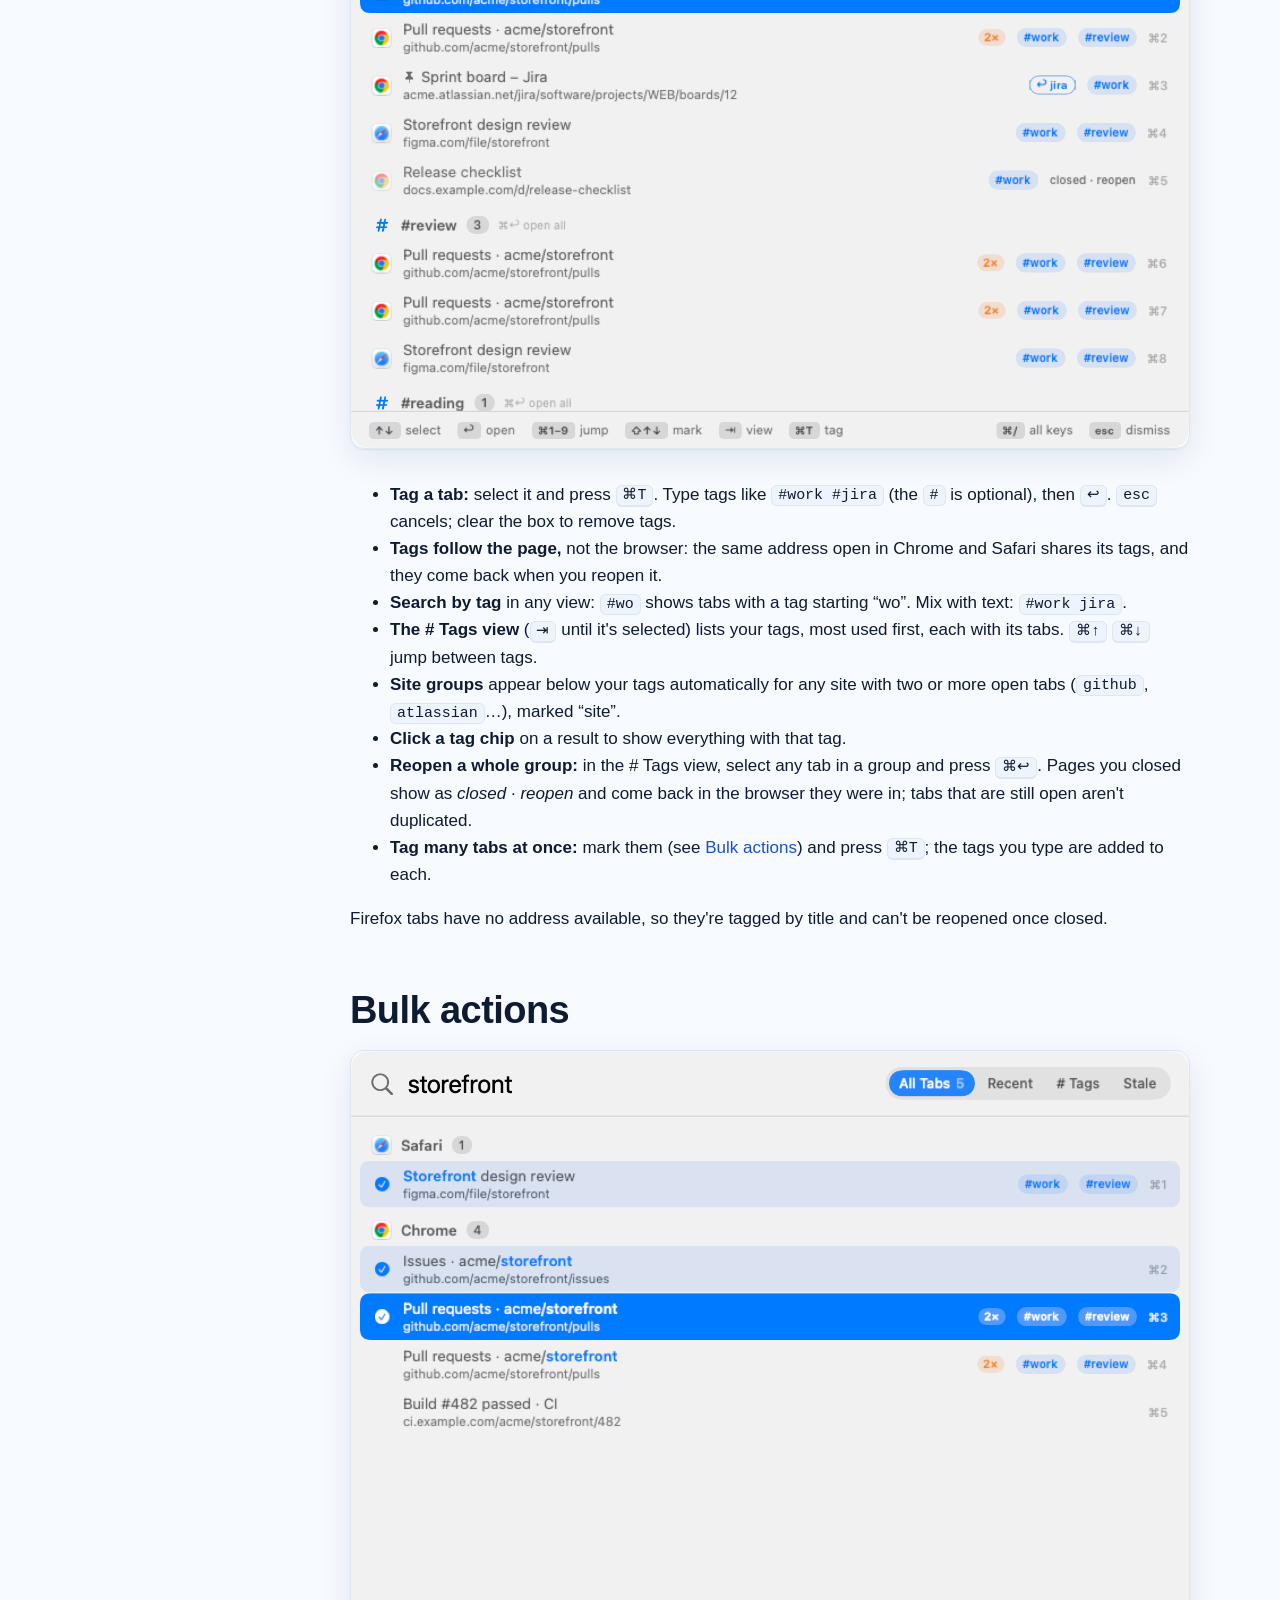
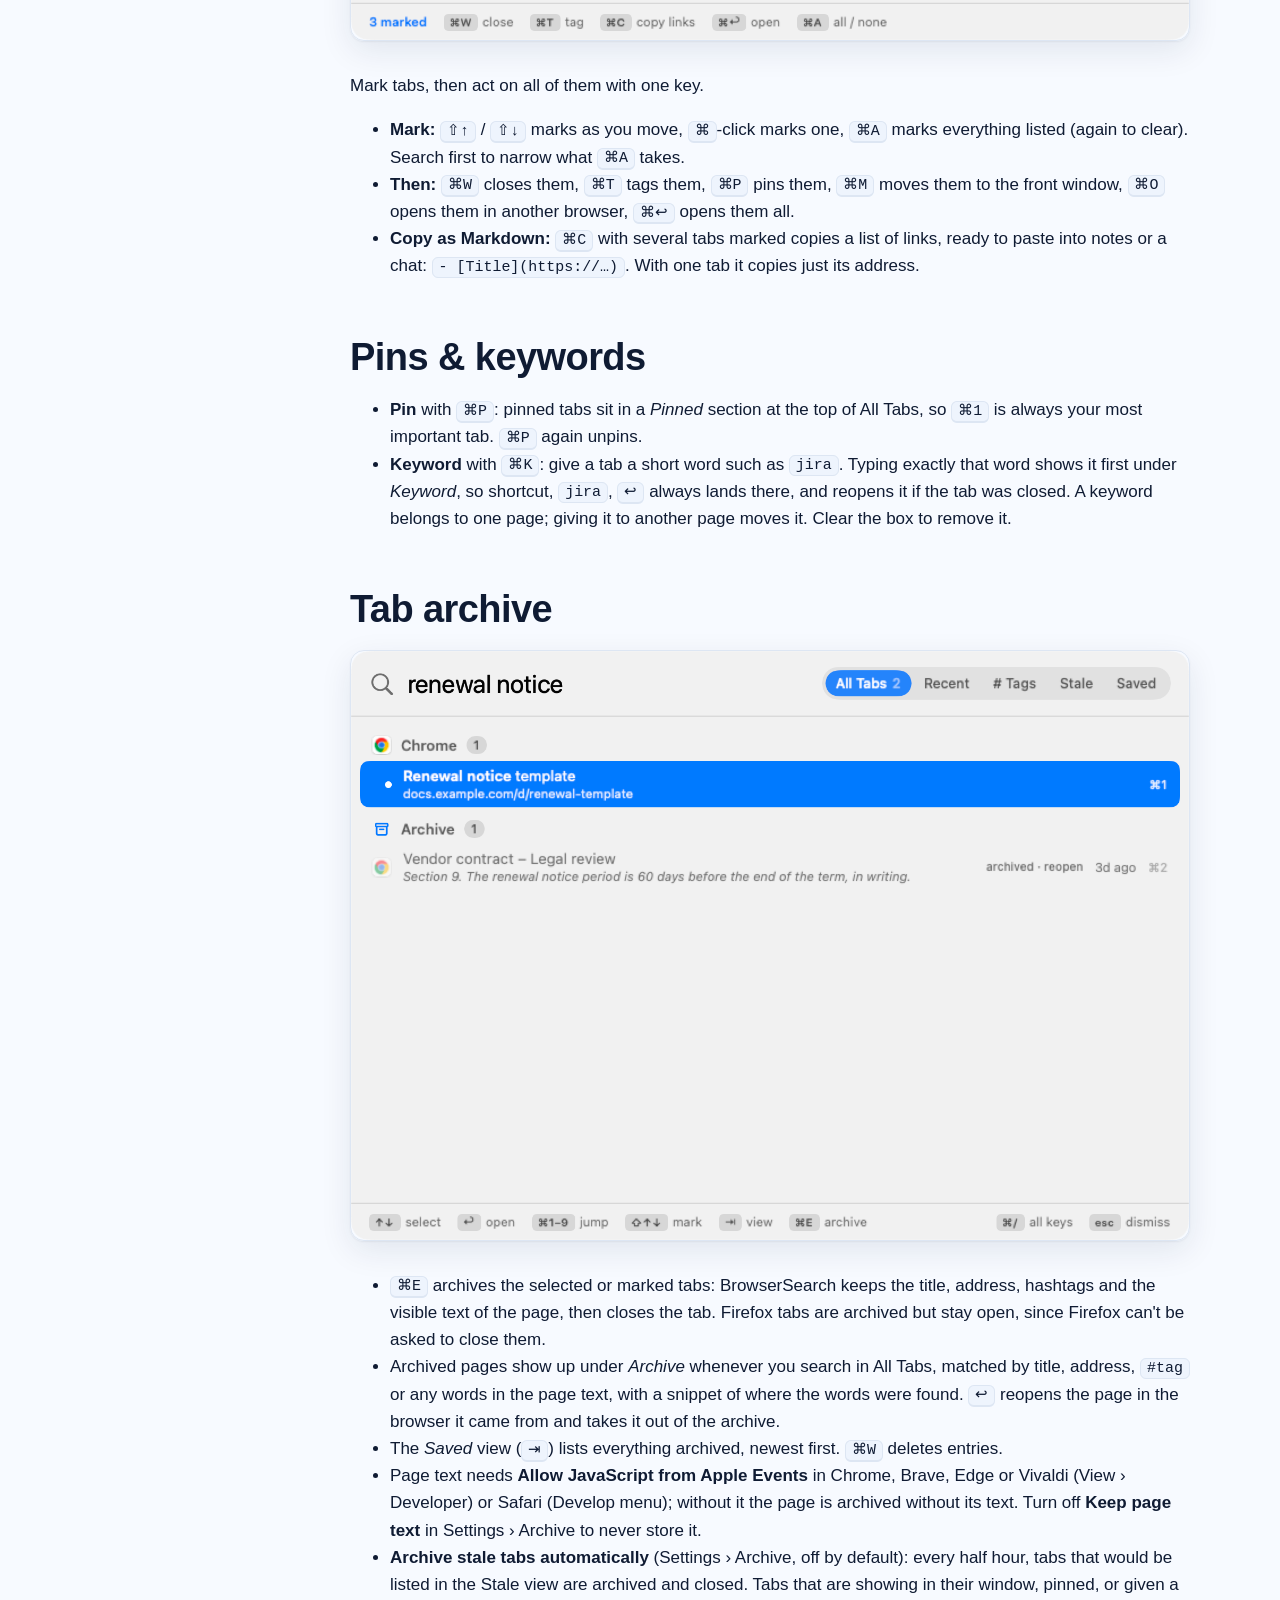
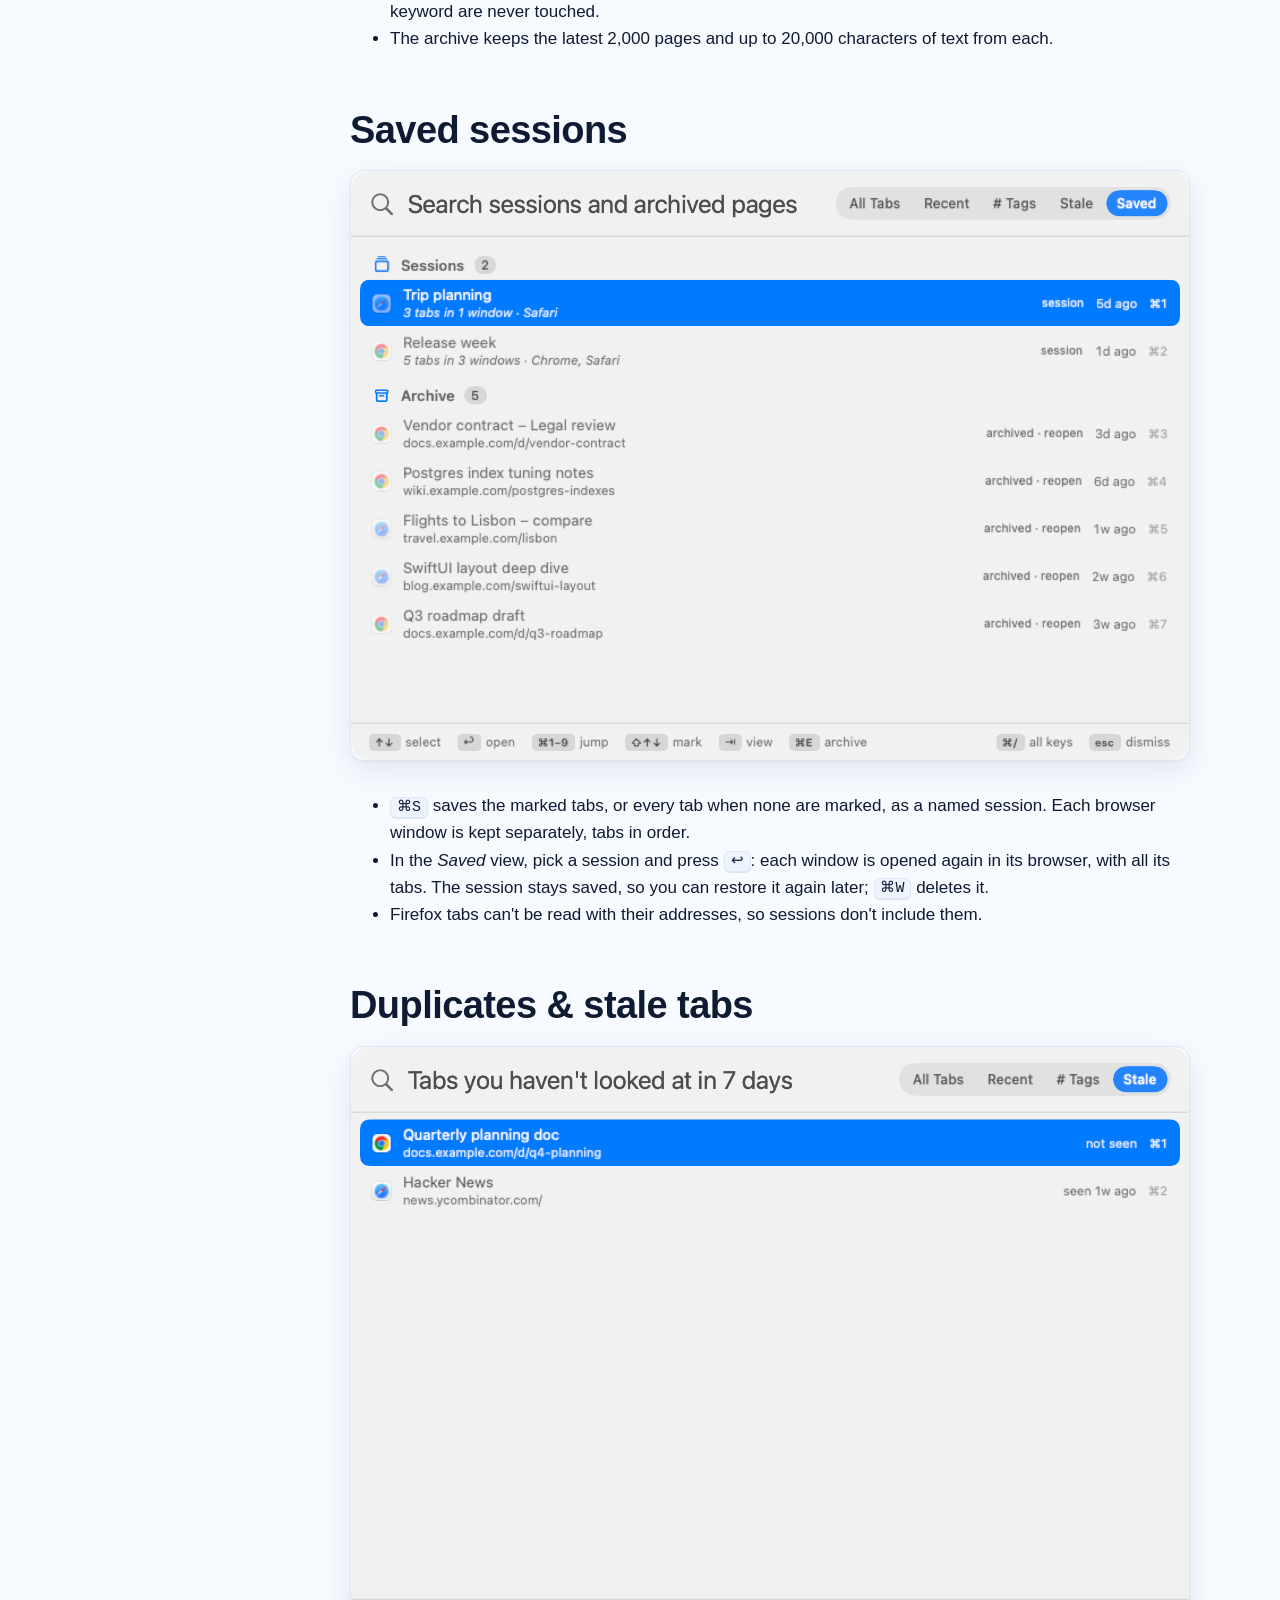
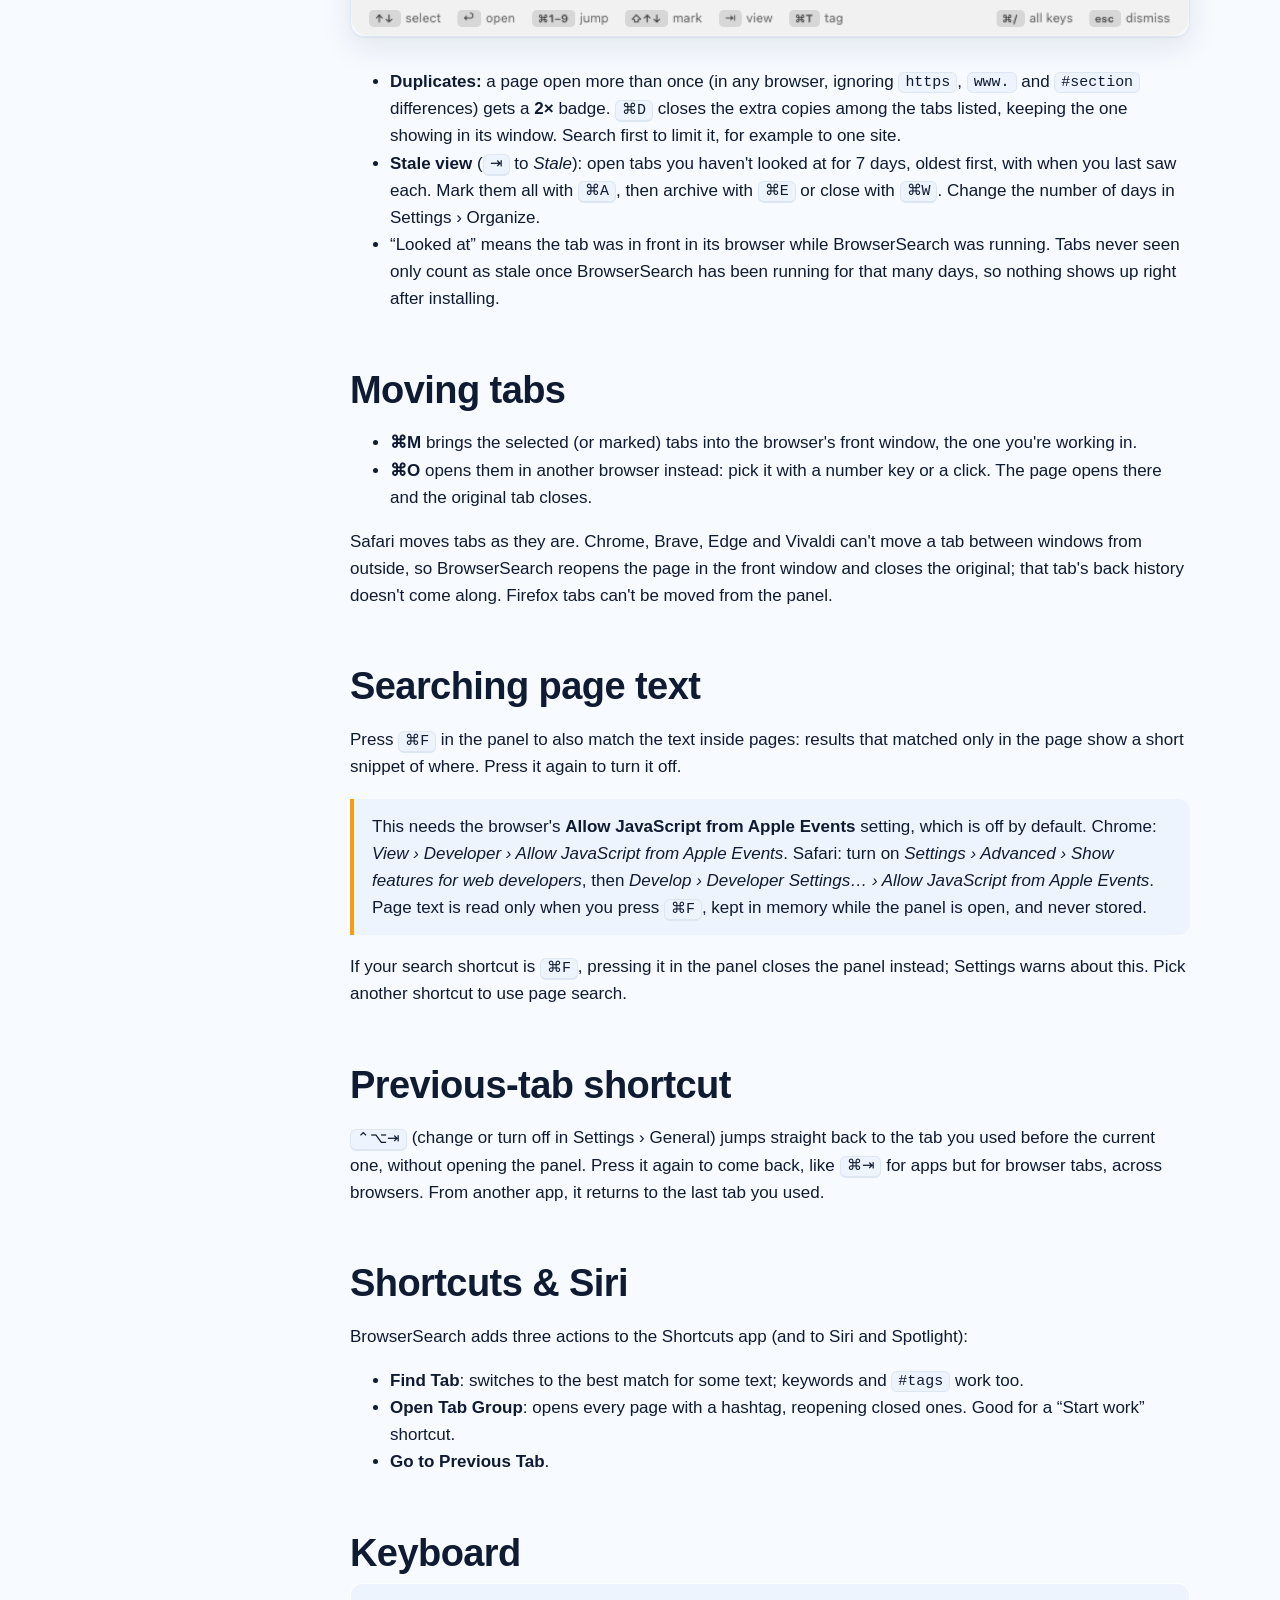
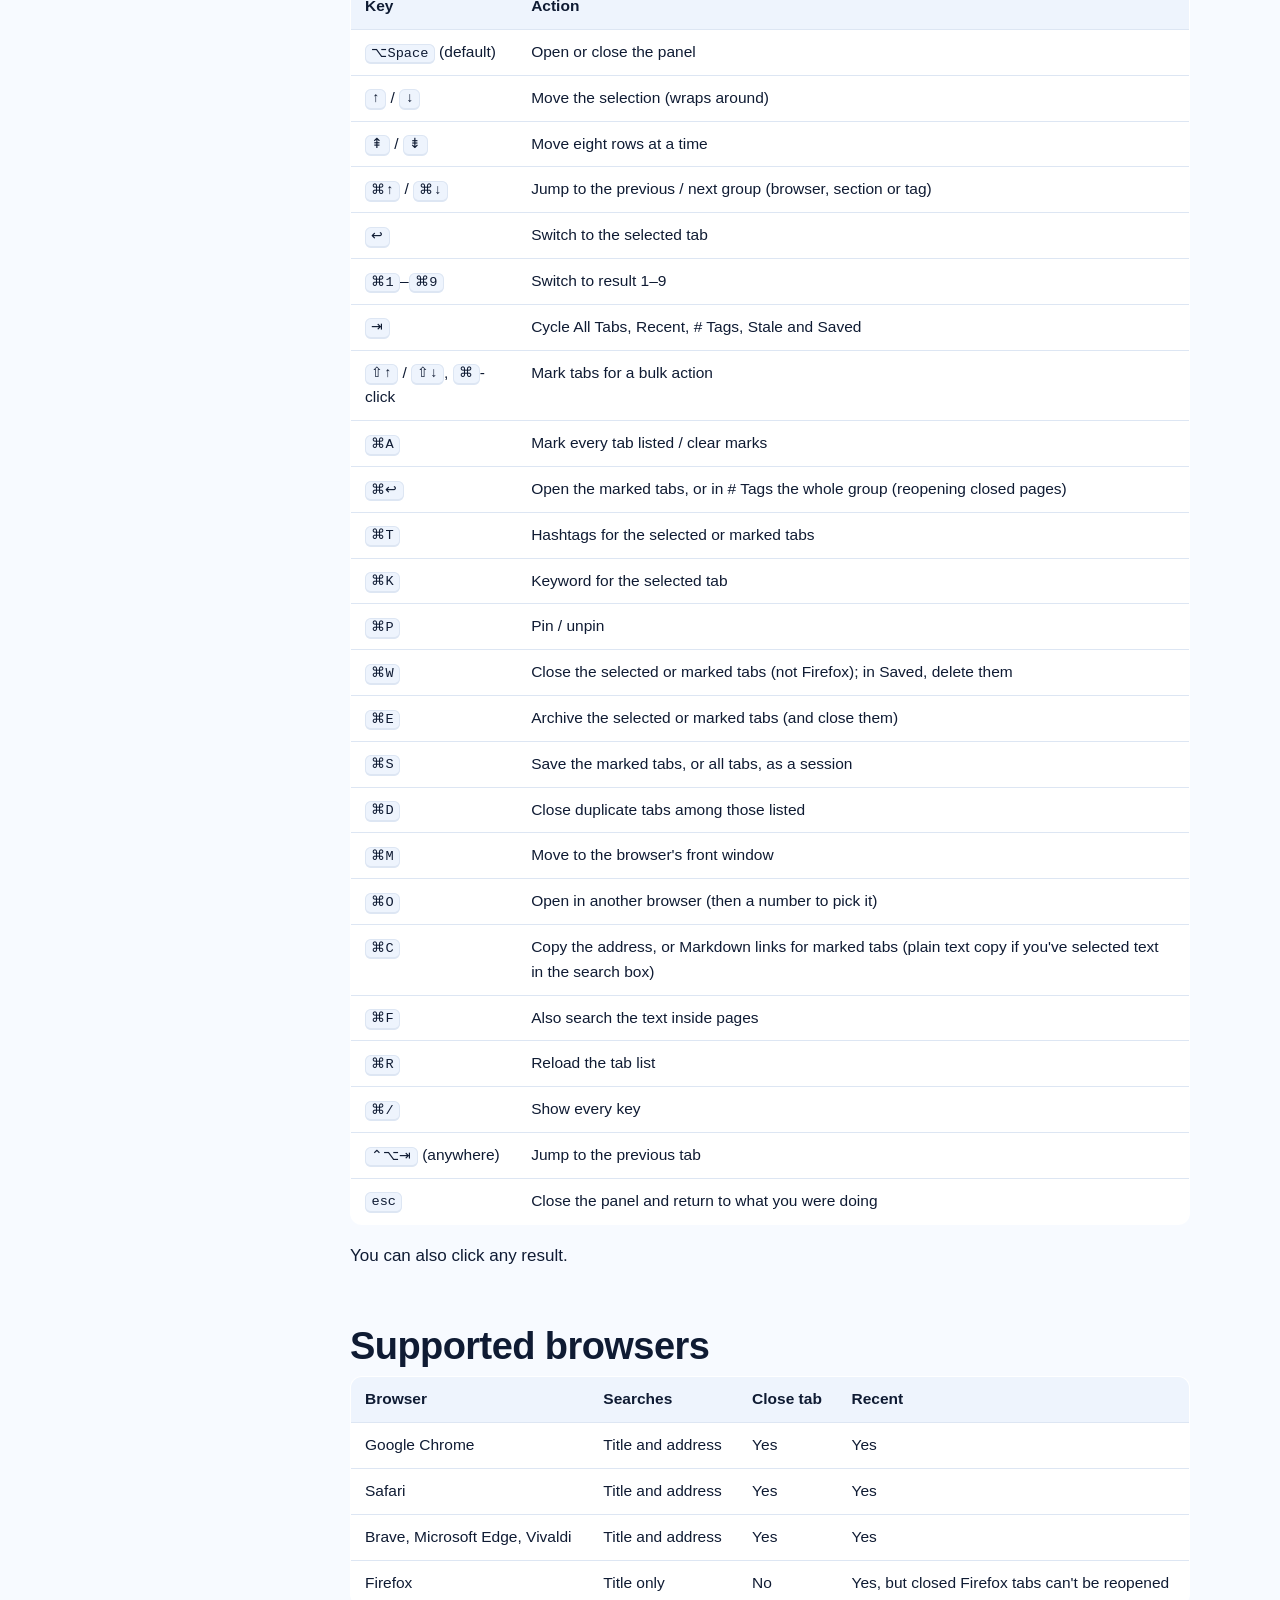
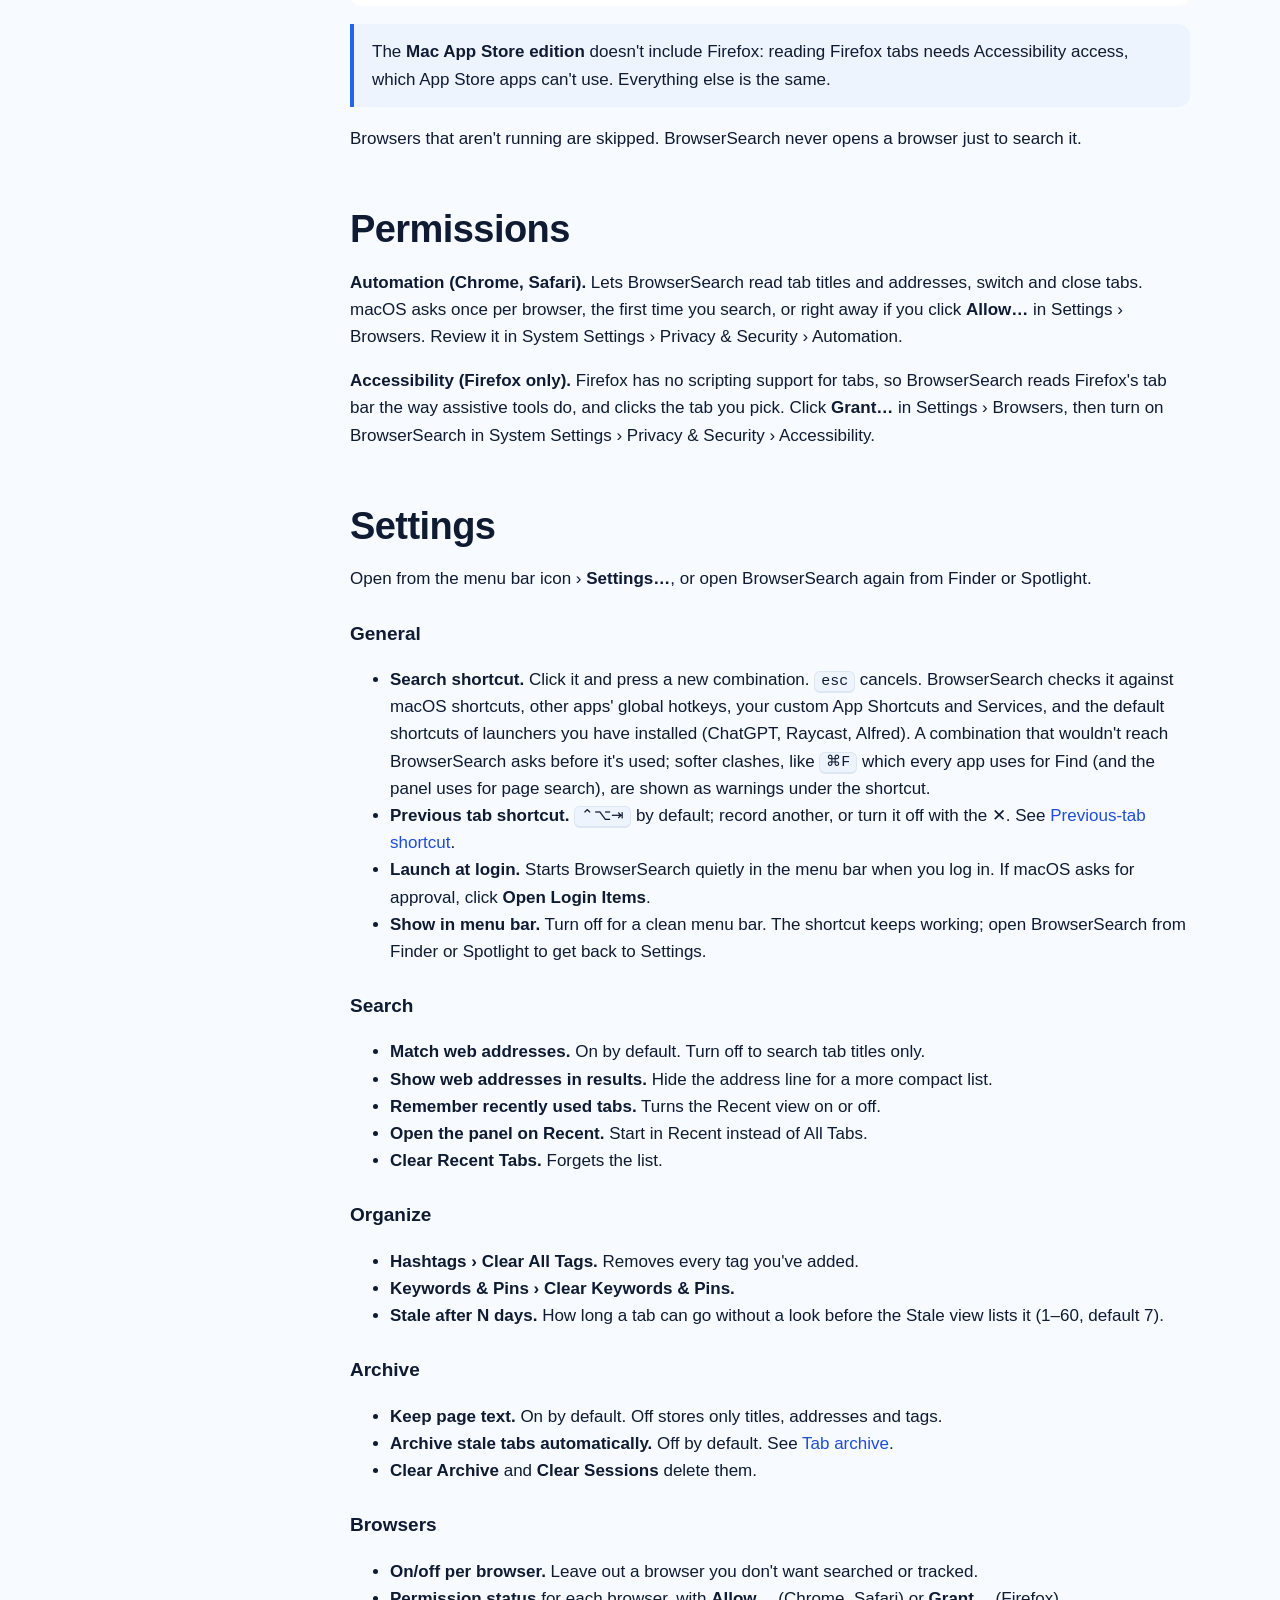
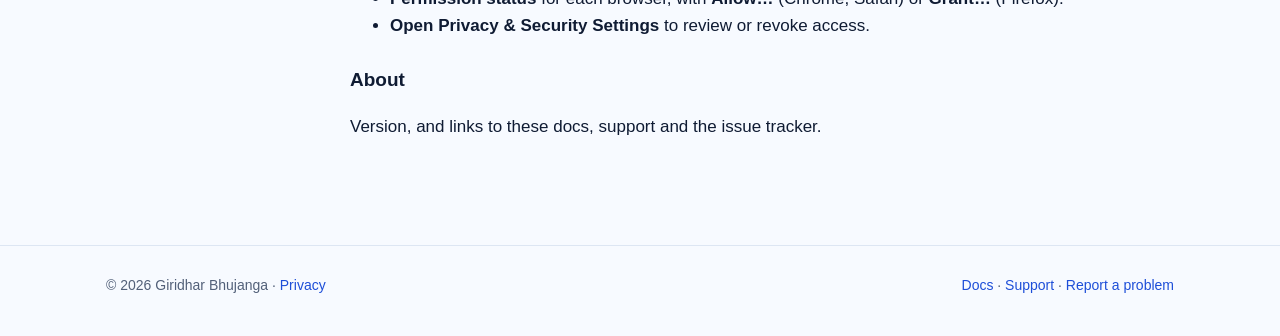
==== commit 134f05ad: "1.2: tab archive and saved sessions docs, privacy, listing, screenshots Co-Authored-By: Claude Opus " ====
--- a/docs.html
+++ b/docs.html
@@ -29,6 +29,8 @@
     <a href="#tags">Hashtags &amp; saved groups</a>
     <a href="#bulk">Bulk actions</a>
     <a href="#pins">Pins &amp; keywords</a>
+    <a href="#archive">Tab archive</a>
+    <a href="#sessions">Saved sessions</a>
     <a href="#tidy">Duplicates &amp; stale tabs</a>
     <a href="#move">Moving tabs</a>
     <a href="#pagetext">Searching page text</a>
@@ -115,11 +117,30 @@
       <li><strong>Keyword</strong> with <kbd>⌘K</kbd>: give a tab a short word such as <code>jira</code>. Typing exactly that word shows it first under <em>Keyword</em>, so shortcut, <code>jira</code>, <kbd>↩</kbd> always lands there, and reopens it if the tab was closed. A keyword belongs to one page; giving it to another page moves it. Clear the box to remove it.</li>
     </ul>
 
+    <h2 id="archive">Tab archive</h2>
+    <img src="images/panel-archive.png" alt="Searching finds an archived page by a sentence inside it">
+    <ul>
+      <li><kbd>⌘E</kbd> archives the selected or marked tabs: BrowserSearch keeps the title, address, hashtags and the visible text of the page, then closes the tab. Firefox tabs are archived but stay open, since Firefox can't be asked to close them.</li>
+      <li>Archived pages show up under <em>Archive</em> whenever you search in All Tabs, matched by title, address, <code>#tag</code> or any words in the page text, with a snippet of where the words were found. <kbd>↩</kbd> reopens the page in the browser it came from and takes it out of the archive.</li>
+      <li>The <em>Saved</em> view (<kbd>⇥</kbd>) lists everything archived, newest first. <kbd>⌘W</kbd> deletes entries.</li>
+      <li>Page text needs <strong>Allow JavaScript from Apple Events</strong> in Chrome, Brave, Edge or Vivaldi (View › Developer) or Safari (Develop menu); without it the page is archived without its text. Turn off <strong>Keep page text</strong> in Settings › Archive to never store it.</li>
+      <li><strong>Archive stale tabs automatically</strong> (Settings › Archive, off by default): every half hour, tabs that would be listed in the Stale view are archived and closed. Tabs that are showing in their window, pinned, or given a keyword are never touched.</li>
+      <li>The archive keeps the latest 2,000 pages and up to 20,000 characters of text from each.</li>
+    </ul>
+
+    <h2 id="sessions">Saved sessions</h2>
+    <img src="images/panel-saved.png" alt="The Saved view: sessions and archived pages">
+    <ul>
+      <li><kbd>⌘S</kbd> saves the marked tabs, or every tab when none are marked, as a named session. Each browser window is kept separately, tabs in order.</li>
+      <li>In the <em>Saved</em> view, pick a session and press <kbd>↩</kbd>: each window is opened again in its browser, with all its tabs. The session stays saved, so you can restore it again later; <kbd>⌘W</kbd> deletes it.</li>
+      <li>Firefox tabs can't be read with their addresses, so sessions don't include them.</li>
+    </ul>
+
     <h2 id="tidy">Duplicates &amp; stale tabs</h2>
     <img src="images/panel-stale.png" alt="The Stale view listing tabs not looked at for a week">
     <ul>
       <li><strong>Duplicates:</strong> a page open more than once (in any browser, ignoring <code>https</code>, <code>www.</code> and <code>#section</code> differences) gets a <strong>2×</strong> badge. <kbd>⌘D</kbd> closes the extra copies among the tabs listed, keeping the one showing in its window. Search first to limit it, for example to one site.</li>
-      <li><strong>Stale view</strong> (<kbd>⇥</kbd> to <em>Stale</em>): open tabs you haven't looked at for 7 days, oldest first, with when you last saw each. Mark them all with <kbd>⌘A</kbd> and close with <kbd>⌘W</kbd>. Change the number of days in Settings › Organize.</li>
+      <li><strong>Stale view</strong> (<kbd>⇥</kbd> to <em>Stale</em>): open tabs you haven't looked at for 7 days, oldest first, with when you last saw each. Mark them all with <kbd>⌘A</kbd>, then archive with <kbd>⌘E</kbd> or close with <kbd>⌘W</kbd>. Change the number of days in Settings › Organize.</li>
       <li>“Looked at” means the tab was in front in its browser while BrowserSearch was running. Tabs never seen only count as stale once BrowserSearch has been running for that many days, so nothing shows up right after installing.</li>
     </ul>
 
@@ -155,14 +176,16 @@
       <tr><td><kbd>⌘↑</kbd> / <kbd>⌘↓</kbd></td><td>Jump to the previous / next group (browser, section or tag)</td></tr>
       <tr><td><kbd>↩</kbd></td><td>Switch to the selected tab</td></tr>
       <tr><td><kbd>⌘1</kbd>–<kbd>⌘9</kbd></td><td>Switch to result 1–9</td></tr>
-      <tr><td><kbd>⇥</kbd></td><td>Cycle All Tabs, Recent, # Tags and Stale</td></tr>
+      <tr><td><kbd>⇥</kbd></td><td>Cycle All Tabs, Recent, # Tags, Stale and Saved</td></tr>
       <tr><td><kbd>⇧↑</kbd> / <kbd>⇧↓</kbd>, <kbd>⌘</kbd>-click</td><td>Mark tabs for a bulk action</td></tr>
       <tr><td><kbd>⌘A</kbd></td><td>Mark every tab listed / clear marks</td></tr>
       <tr><td><kbd>⌘↩</kbd></td><td>Open the marked tabs, or in # Tags the whole group (reopening closed pages)</td></tr>
       <tr><td><kbd>⌘T</kbd></td><td>Hashtags for the selected or marked tabs</td></tr>
       <tr><td><kbd>⌘K</kbd></td><td>Keyword for the selected tab</td></tr>
       <tr><td><kbd>⌘P</kbd></td><td>Pin / unpin</td></tr>
-      <tr><td><kbd>⌘W</kbd></td><td>Close the selected or marked tabs (not Firefox)</td></tr>
+      <tr><td><kbd>⌘W</kbd></td><td>Close the selected or marked tabs (not Firefox); in Saved, delete them</td></tr>
+      <tr><td><kbd>⌘E</kbd></td><td>Archive the selected or marked tabs (and close them)</td></tr>
+      <tr><td><kbd>⌘S</kbd></td><td>Save the marked tabs, or all tabs, as a session</td></tr>
       <tr><td><kbd>⌘D</kbd></td><td>Close duplicate tabs among those listed</td></tr>
       <tr><td><kbd>⌘M</kbd></td><td>Move to the browser's front window</td></tr>
       <tr><td><kbd>⌘O</kbd></td><td>Open in another browser (then a number to pick it)</td></tr>
@@ -213,6 +236,12 @@
       <li><strong>Keywords &amp; Pins › Clear Keywords &amp; Pins.</strong></li>
       <li><strong>Stale after N days.</strong> How long a tab can go without a look before the Stale view lists it (1–60, default 7).</li>
     </ul>
+    <h3>Archive</h3>
+    <ul>
+      <li><strong>Keep page text.</strong> On by default. Off stores only titles, addresses and tags.</li>
+      <li><strong>Archive stale tabs automatically.</strong> Off by default. See <a href="#archive">Tab archive</a>.</li>
+      <li><strong>Clear Archive</strong> and <strong>Clear Sessions</strong> delete them.</li>
+    </ul>
     <h3>Browsers</h3>
     <ul>
       <li><strong>On/off per browser.</strong> Leave out a browser you don't want searched or tracked.</li>
--- a/assets/style.css
+++ b/assets/style.css
@@ -121,18 +121,24 @@
 #v-tags:checked ~ .switch label[for="v-tags"],
 #v-marked:checked ~ .switch label[for="v-marked"],
 #v-stale:checked ~ .switch label[for="v-stale"] { background: var(--grad); color: #fff; }
+#v-archive:checked ~ .switch label[for="v-archive"] { background: var(--grad); color: #fff; }
+#v-saved:checked ~ .switch label[for="v-saved"] { background: var(--grad); color: #fff; }
 #v-all:checked ~ .frames .f-all,
 #v-search:checked ~ .frames .f-search,
 #v-recent:checked ~ .frames .f-recent,
 #v-tags:checked ~ .frames .f-tags,
 #v-marked:checked ~ .frames .f-marked,
 #v-stale:checked ~ .frames .f-stale { display: block; }
+#v-archive:checked ~ .frames .f-archive { display: block; }
+#v-saved:checked ~ .frames .f-saved { display: block; }
 #v-all:focus-visible ~ .switch label[for="v-all"],
 #v-search:focus-visible ~ .switch label[for="v-search"],
 #v-recent:focus-visible ~ .switch label[for="v-recent"],
 #v-tags:focus-visible ~ .switch label[for="v-tags"],
 #v-marked:focus-visible ~ .switch label[for="v-marked"],
 #v-stale:focus-visible ~ .switch label[for="v-stale"] { outline: 2px solid var(--blue); outline-offset: 2px; }
+#v-archive:focus-visible ~ .switch label[for="v-archive"] { outline: 2px solid var(--blue); outline-offset: 2px; }
+#v-saved:focus-visible ~ .switch label[for="v-saved"] { outline: 2px solid var(--blue); outline-offset: 2px; }
 
 /* Sections */
 section { padding: 56px 0; }
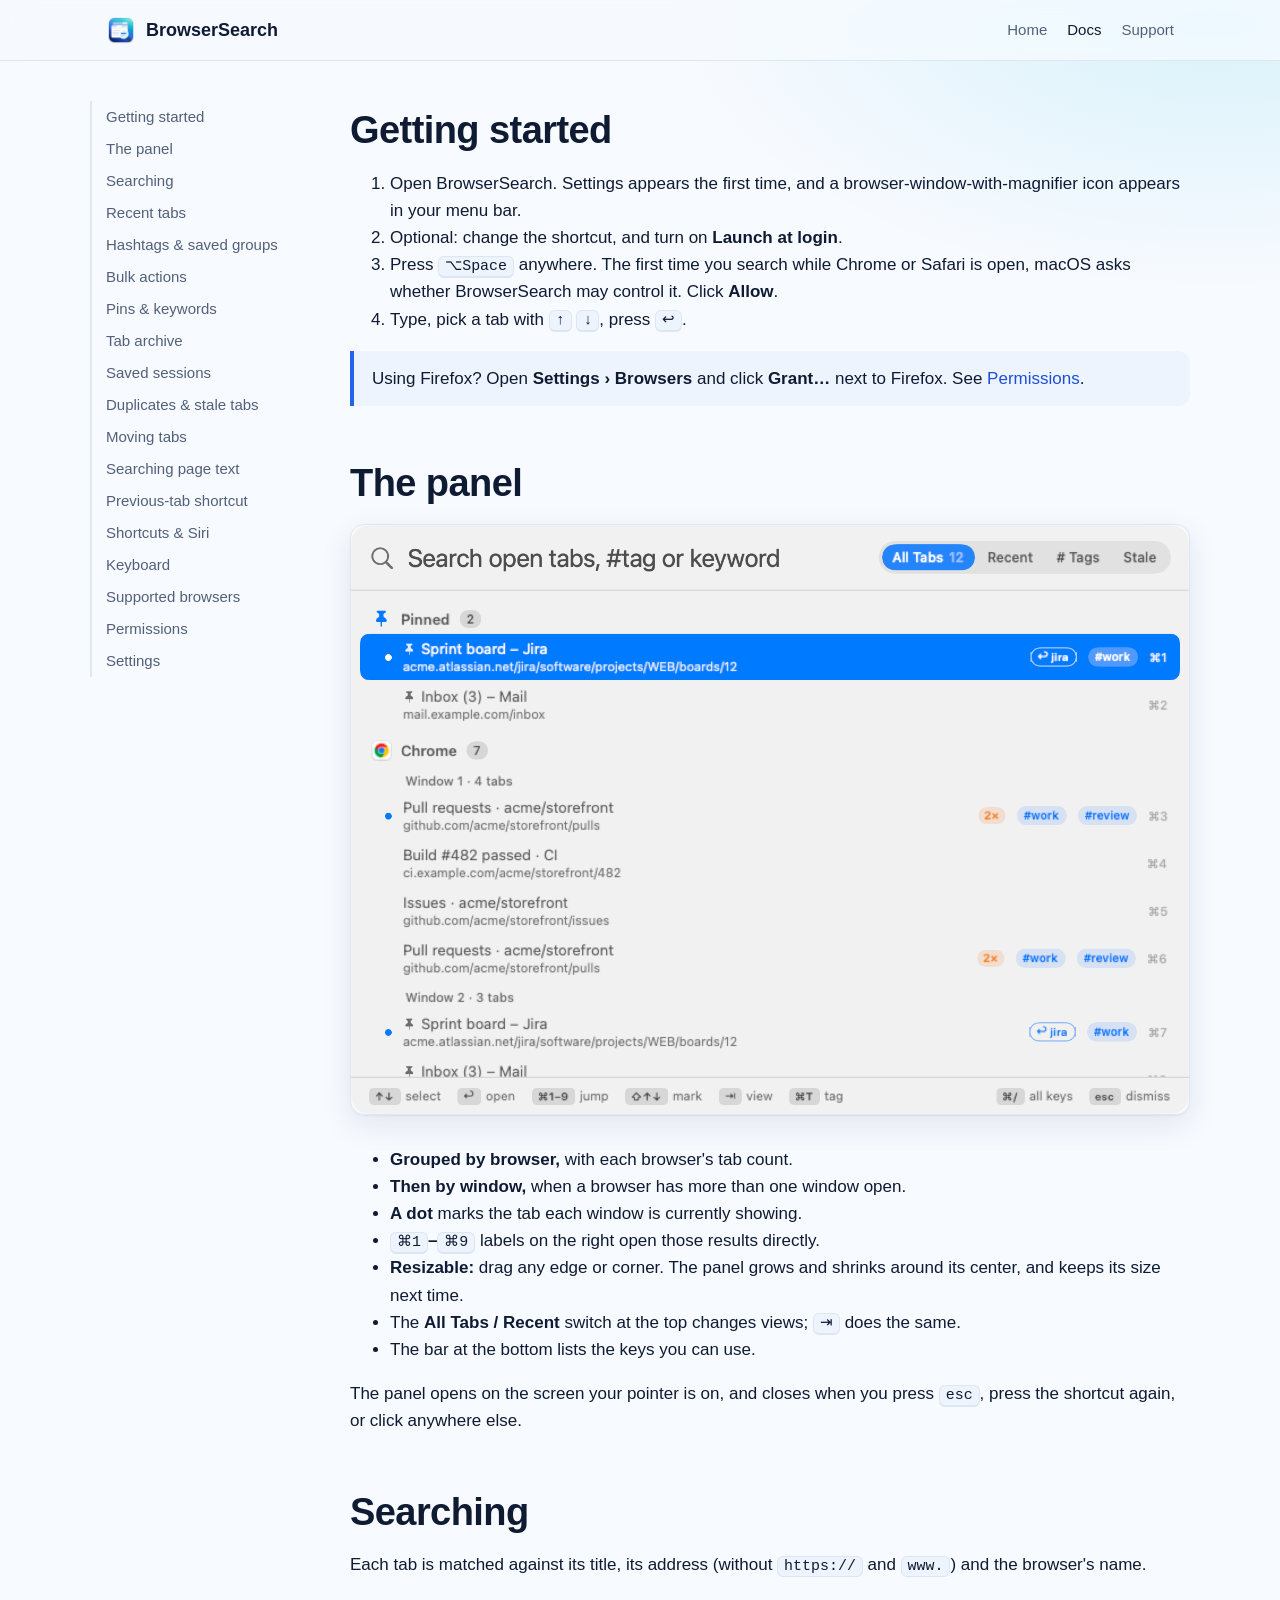
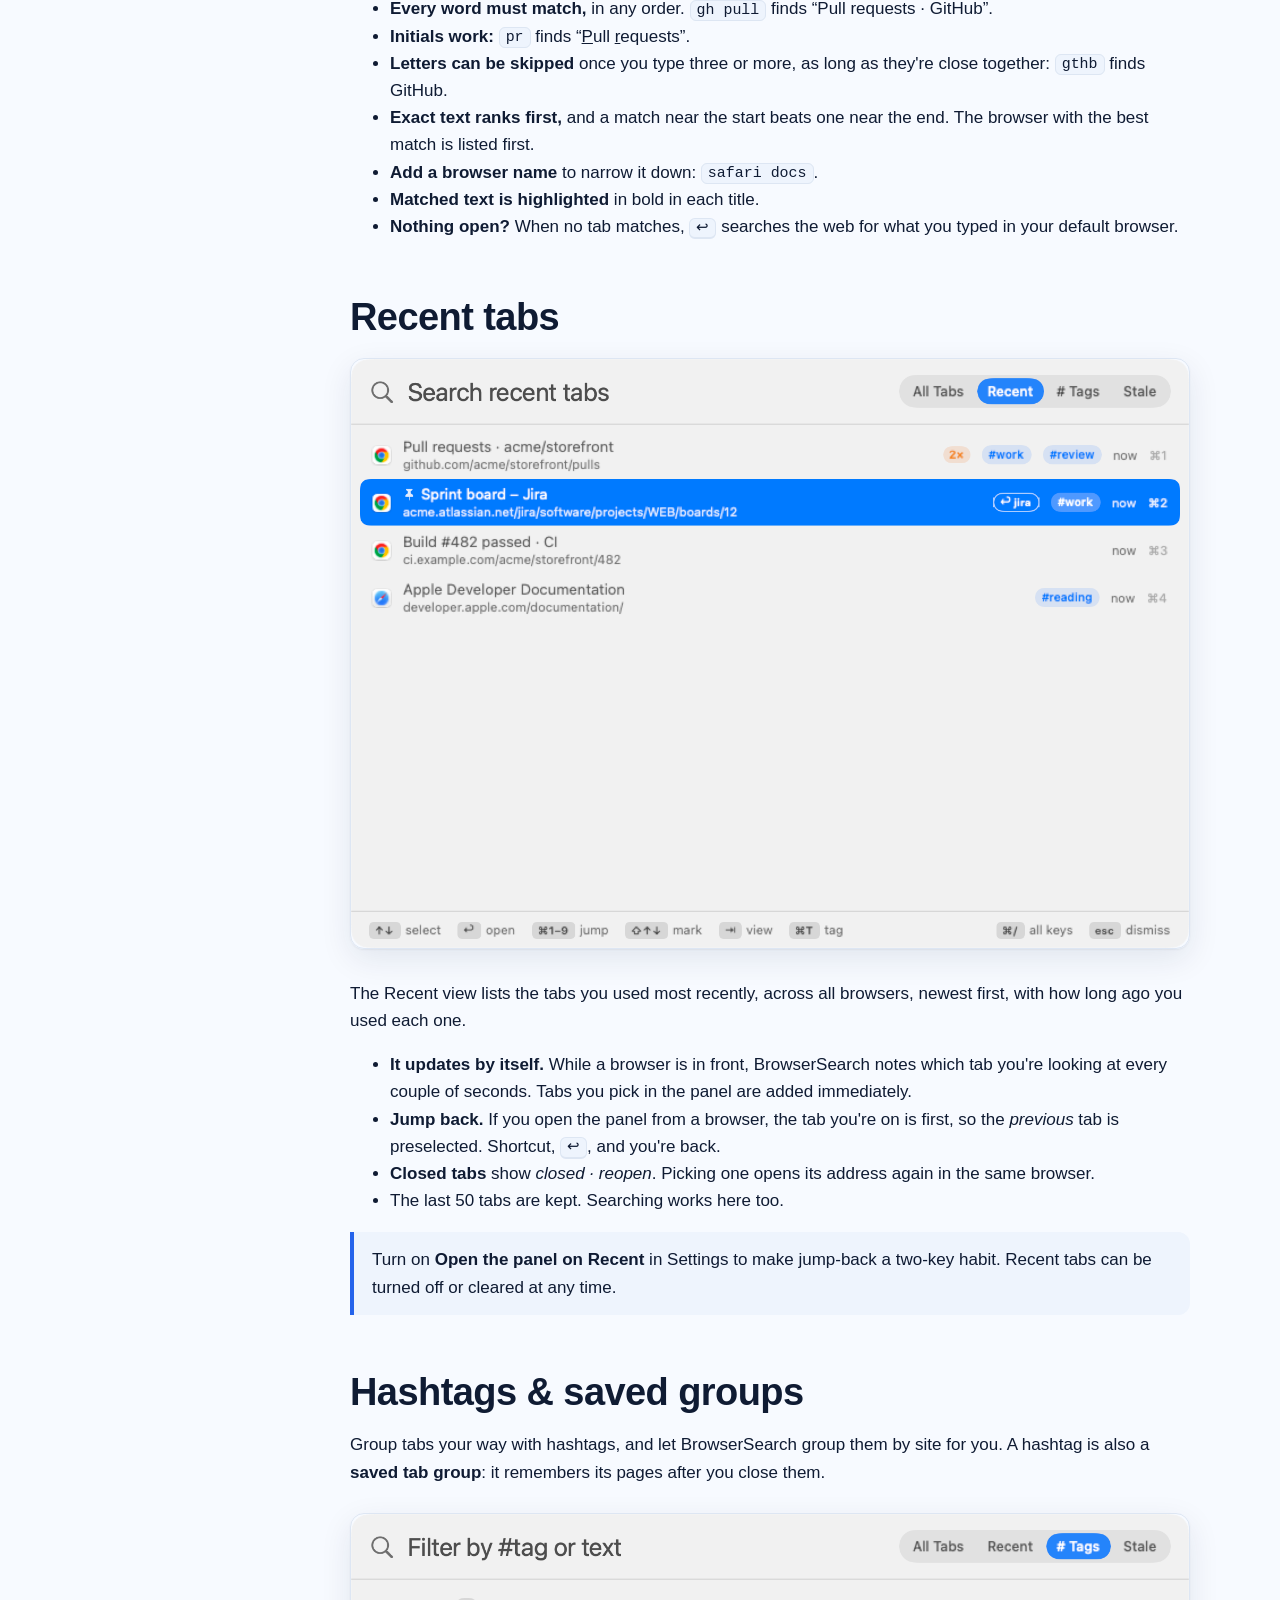
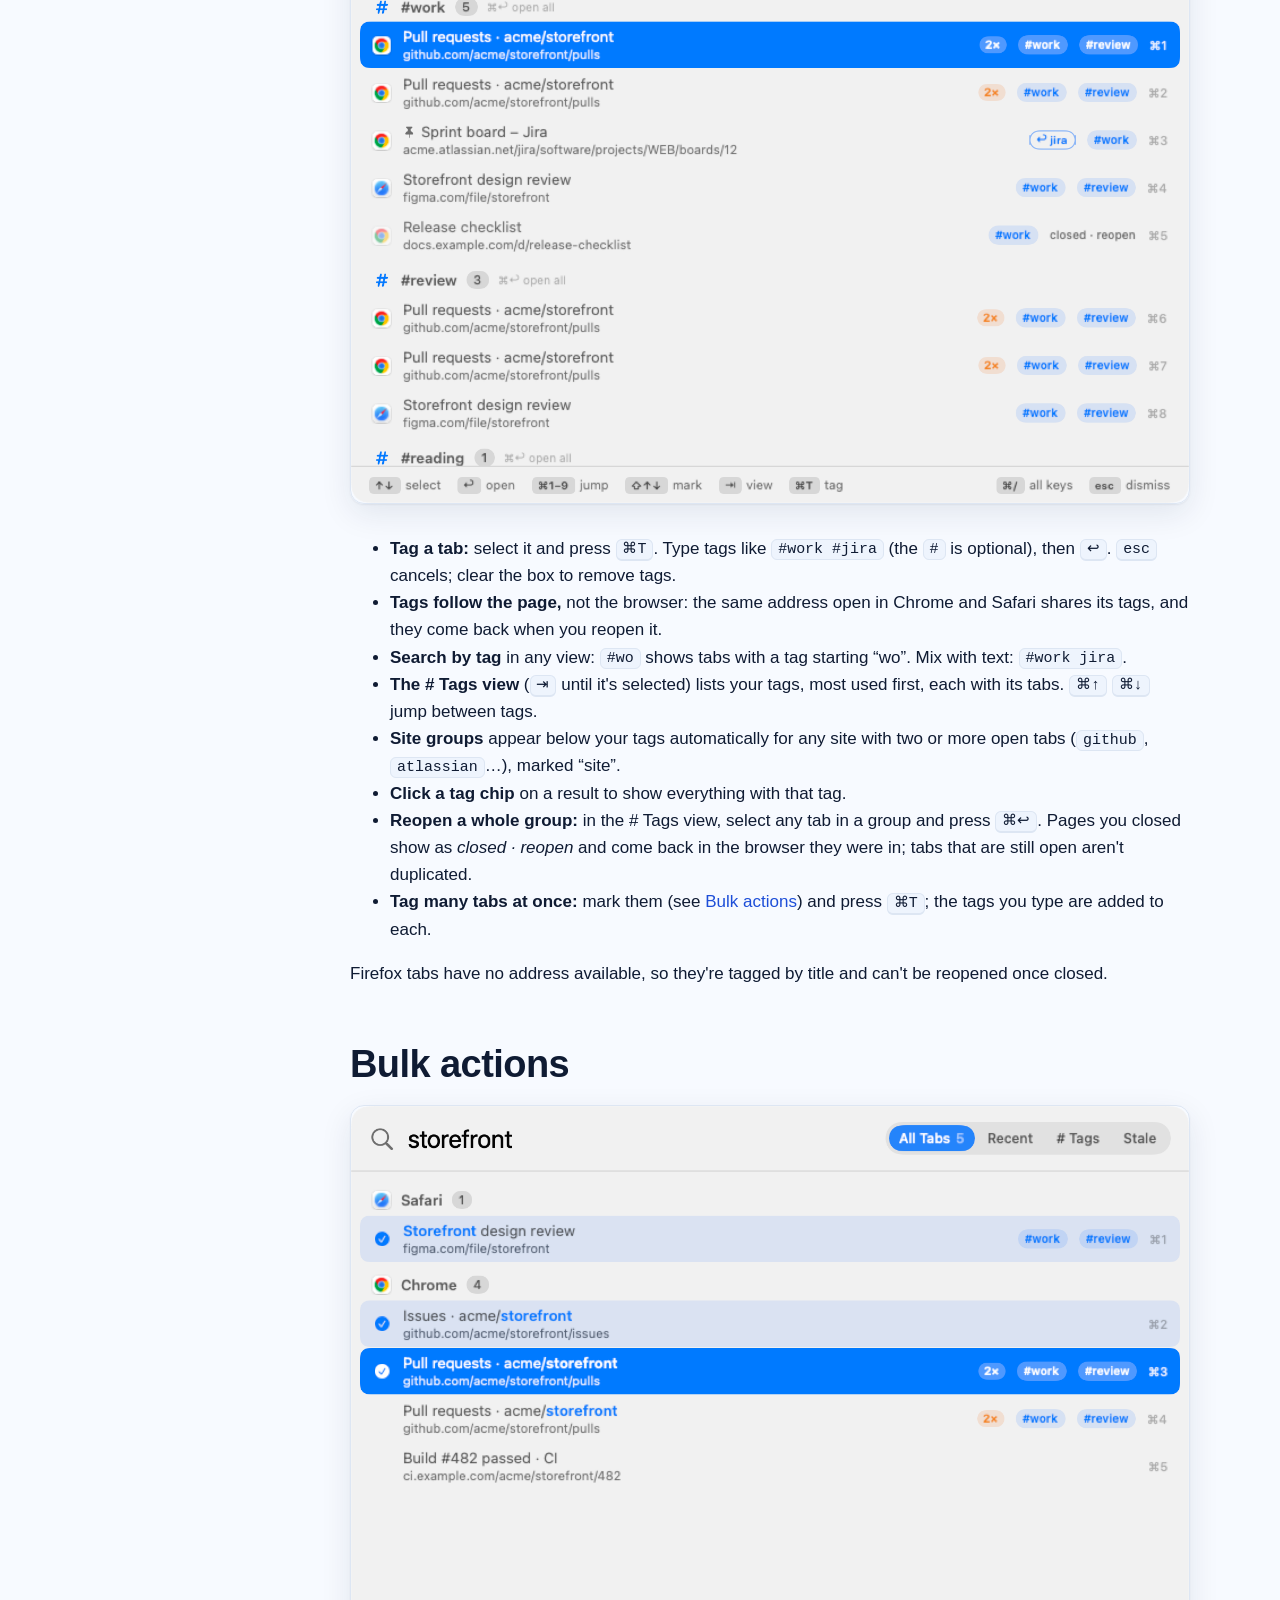
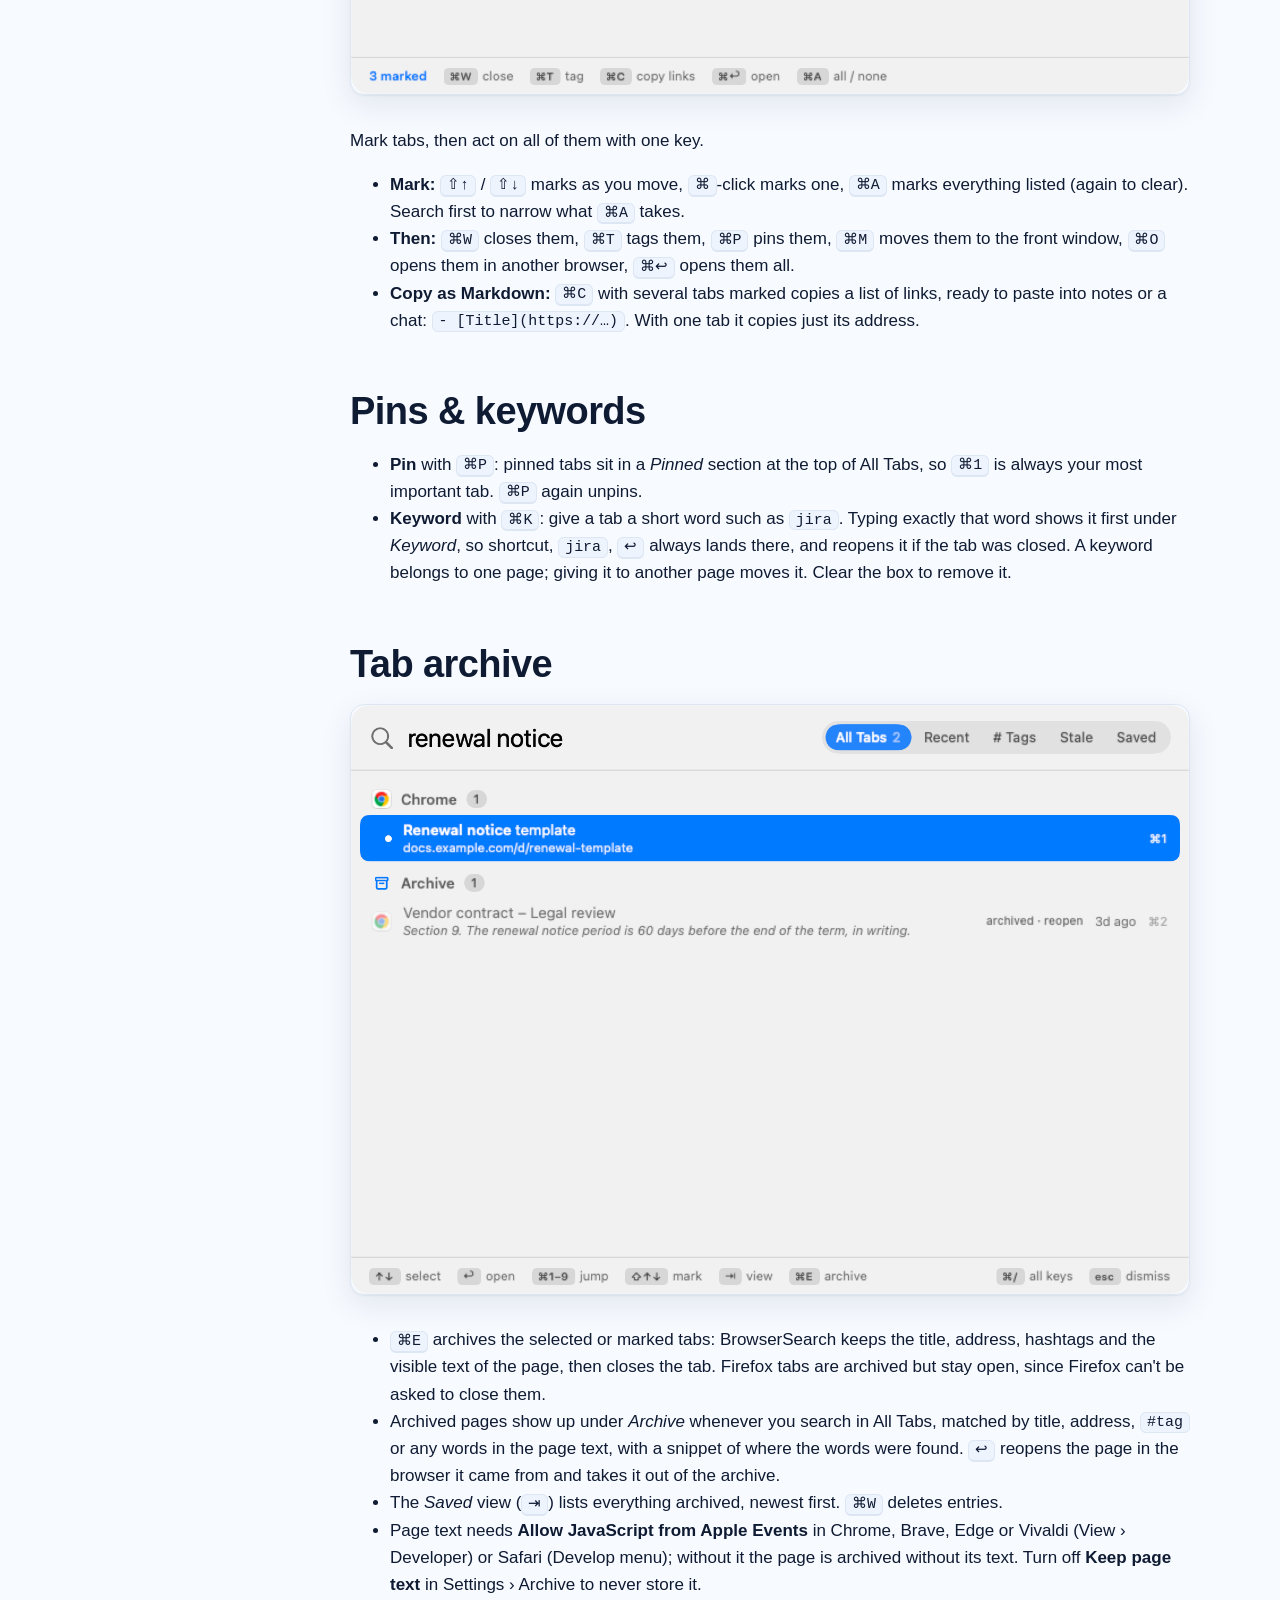
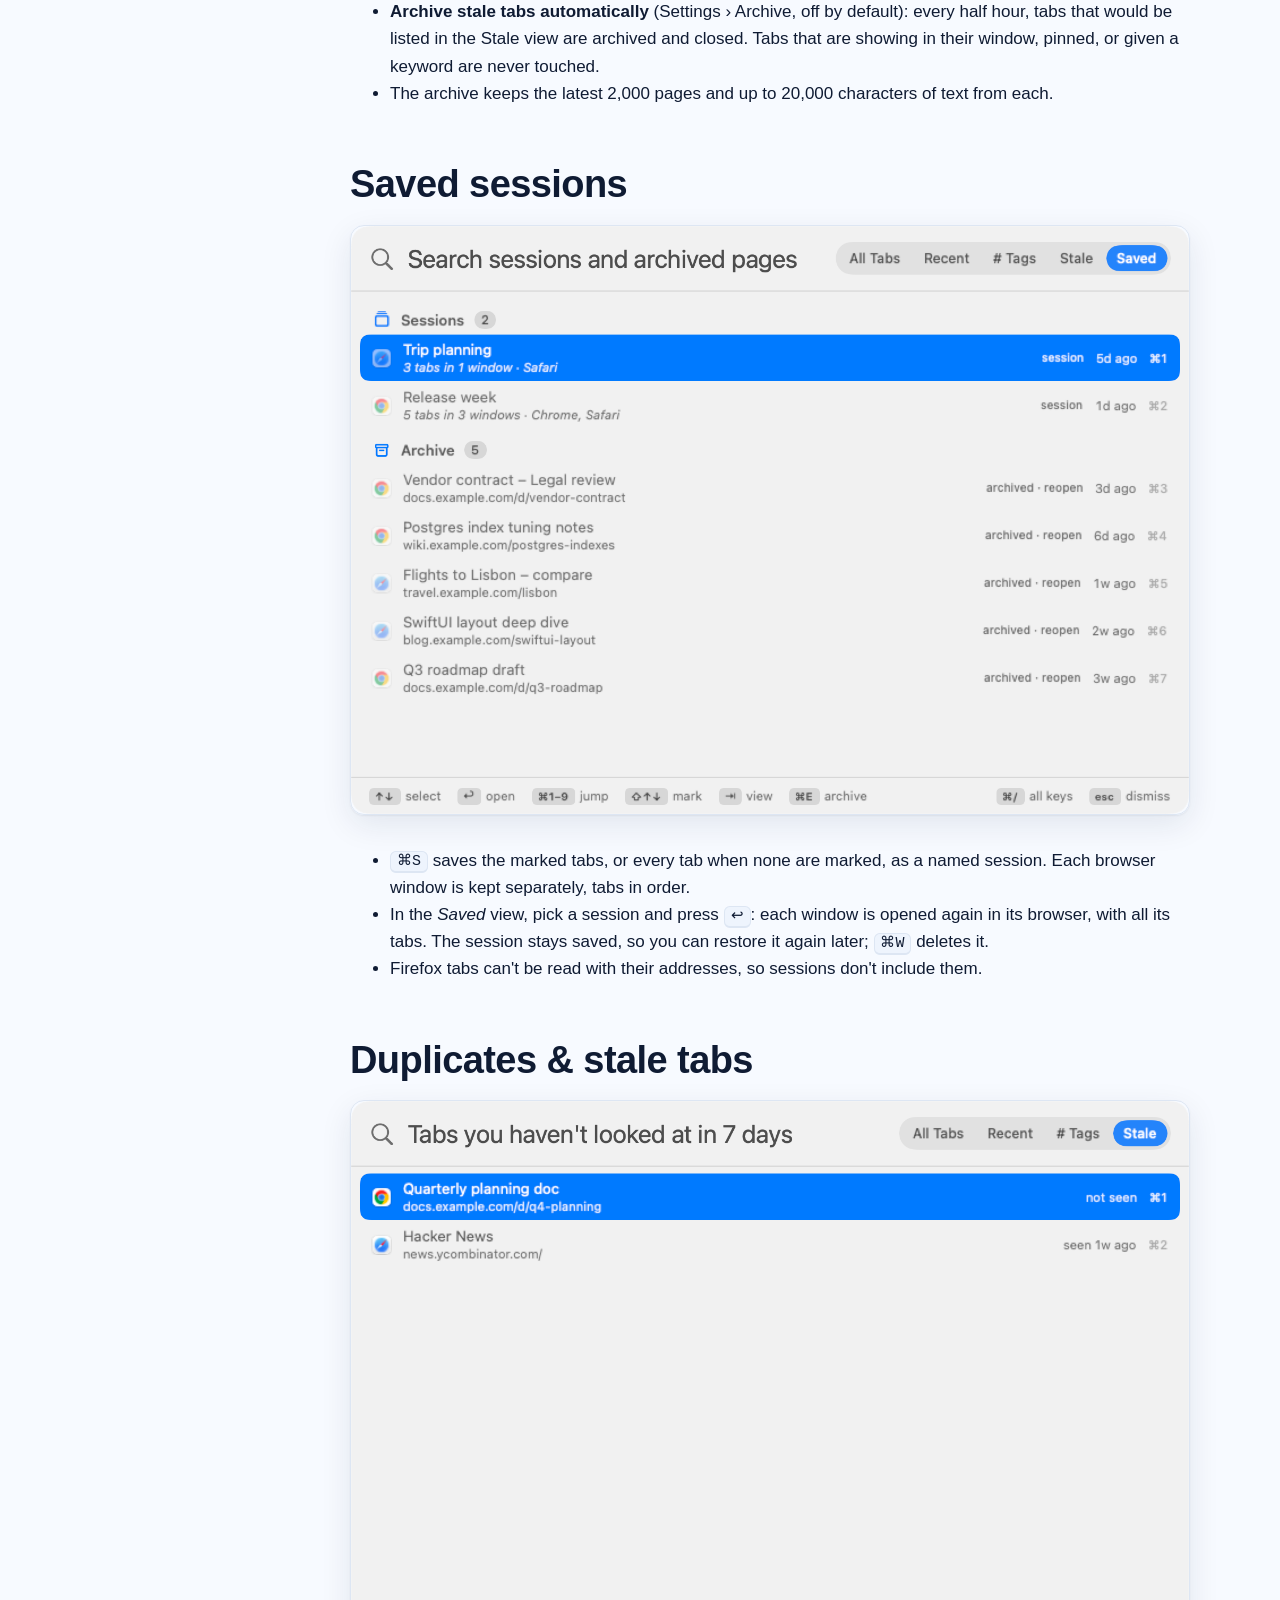
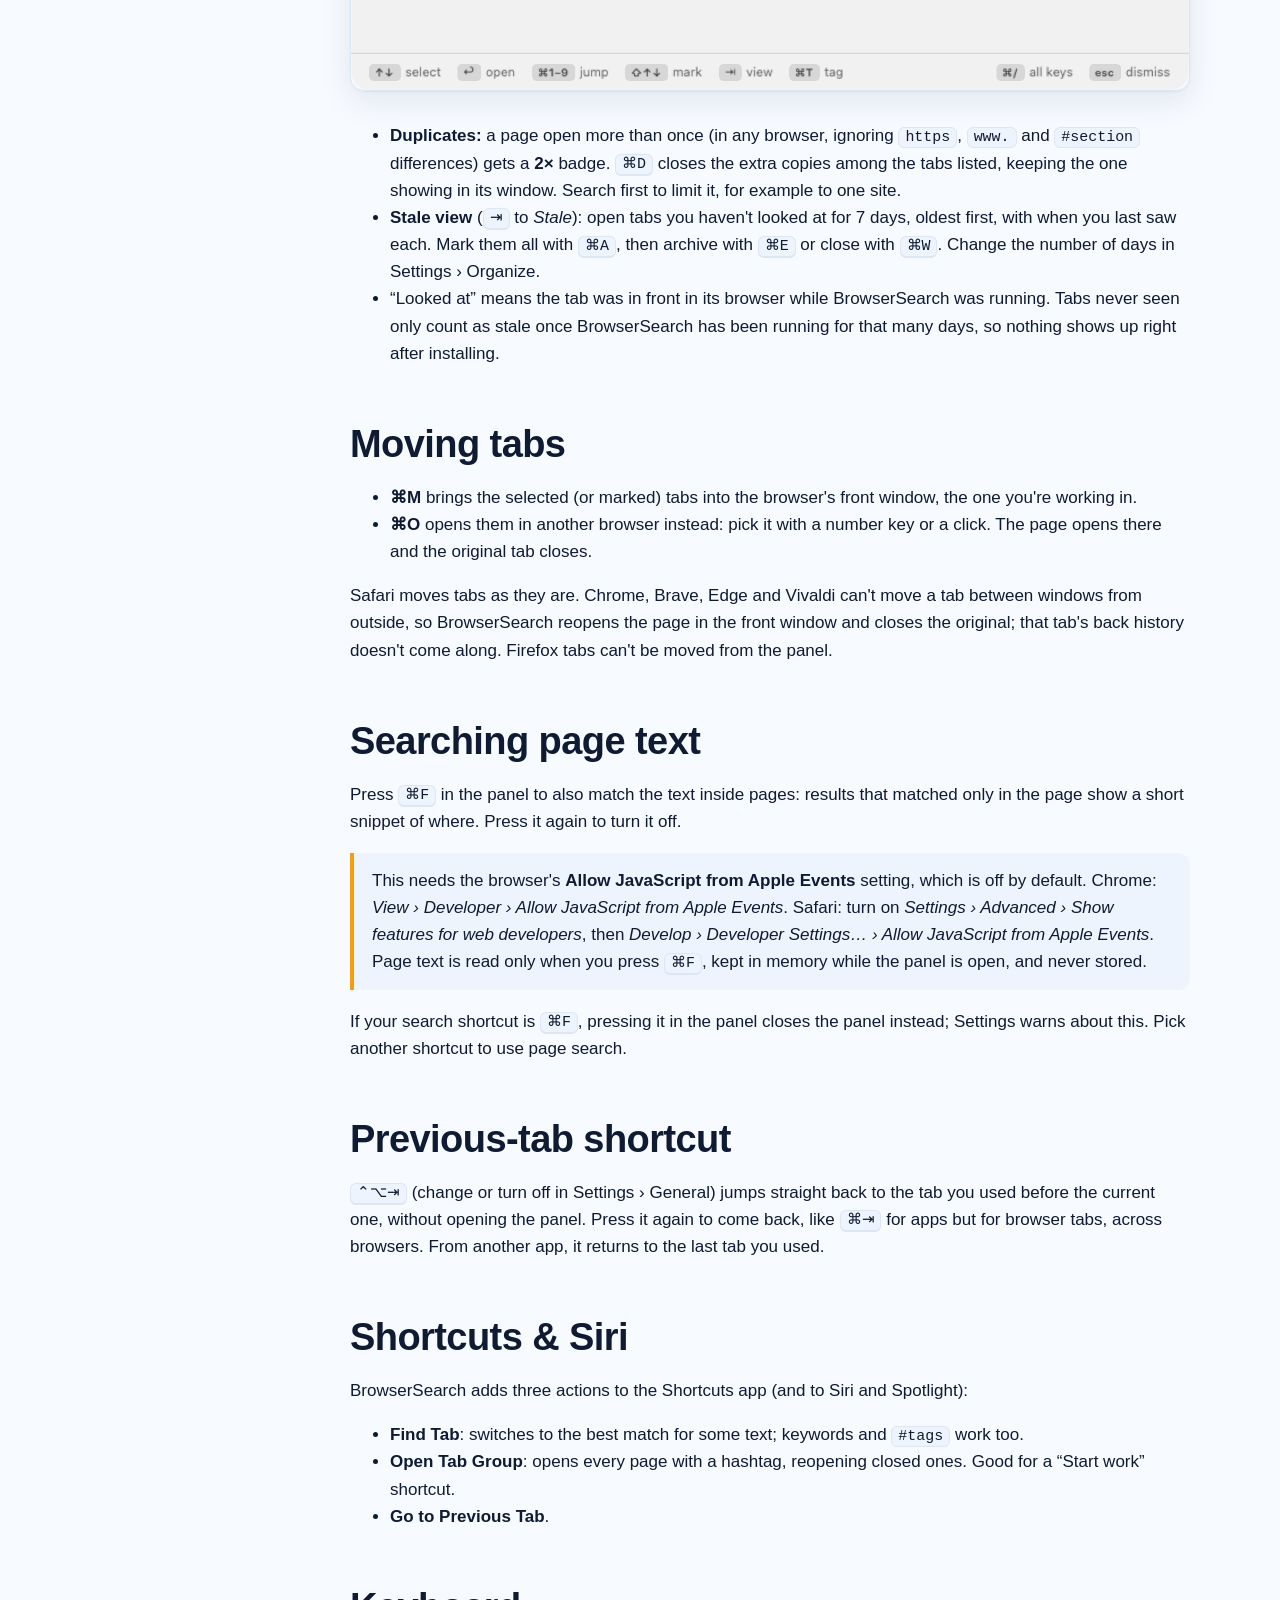
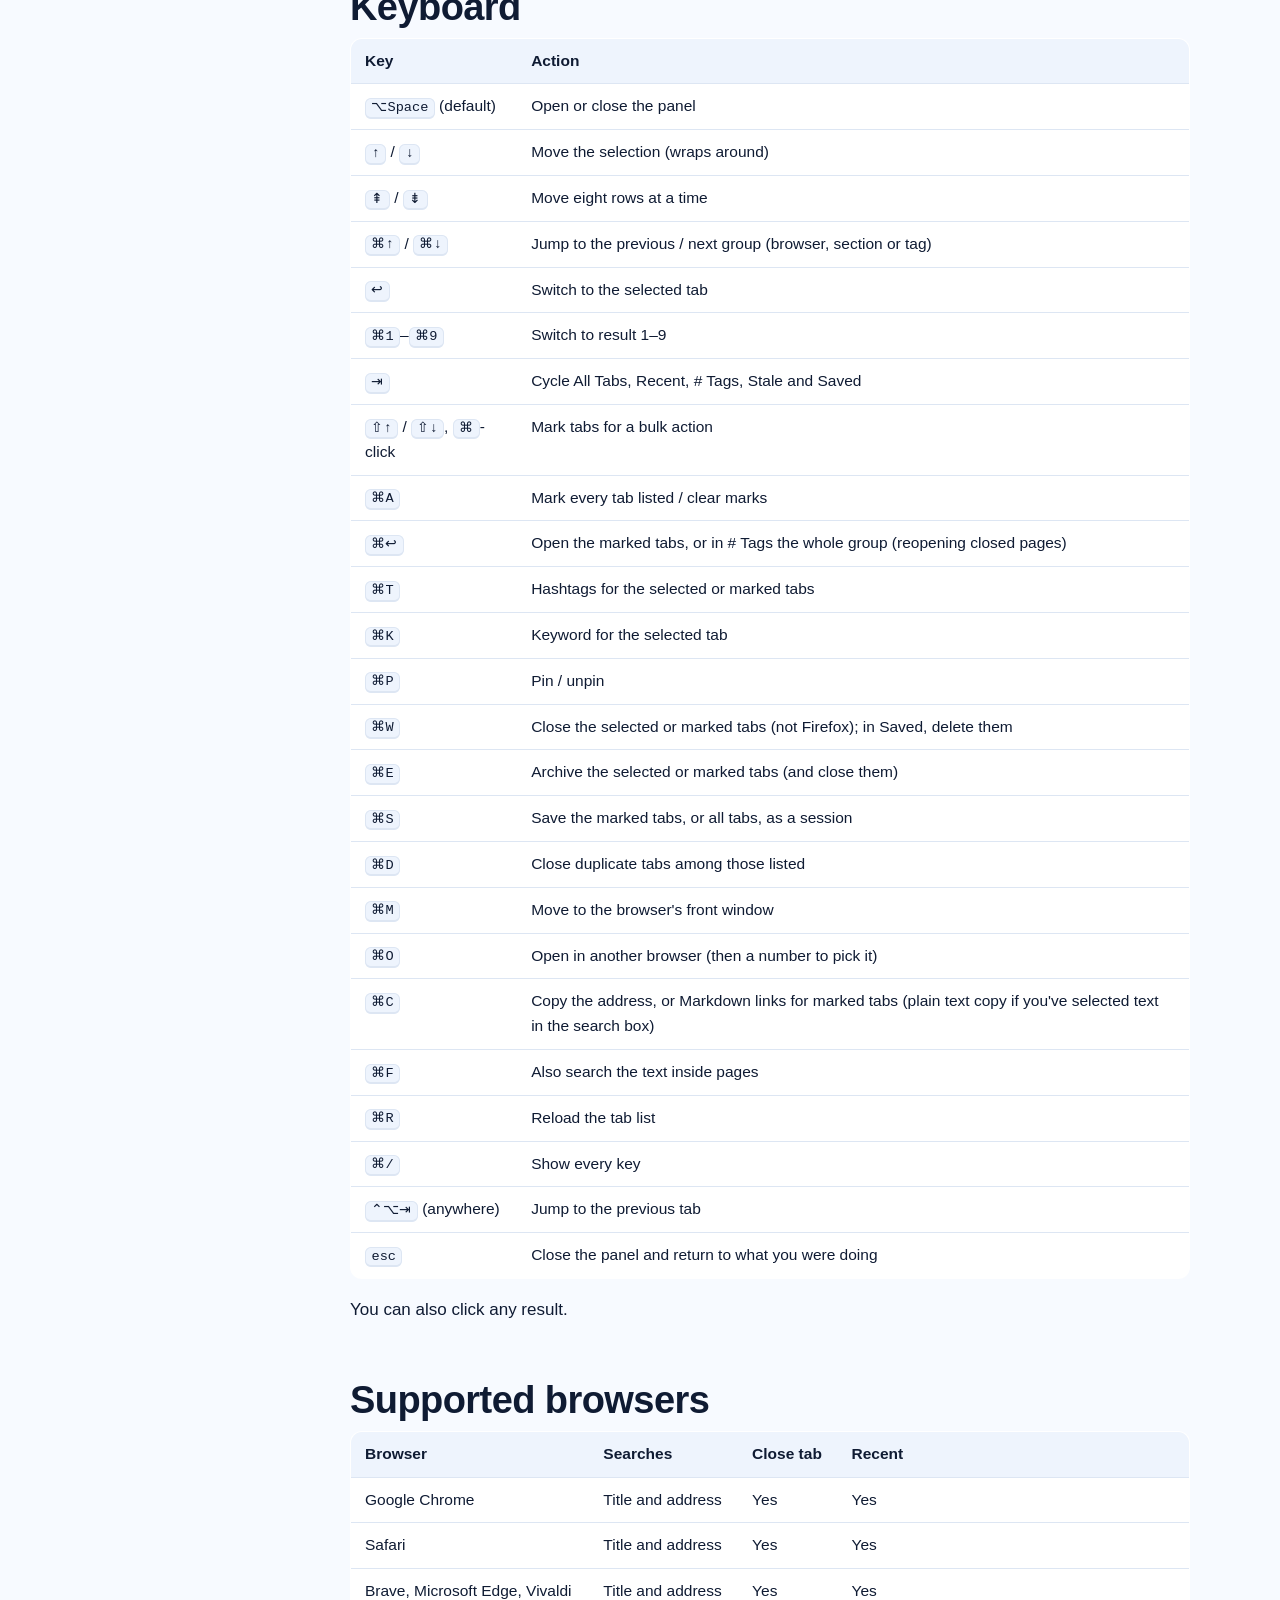
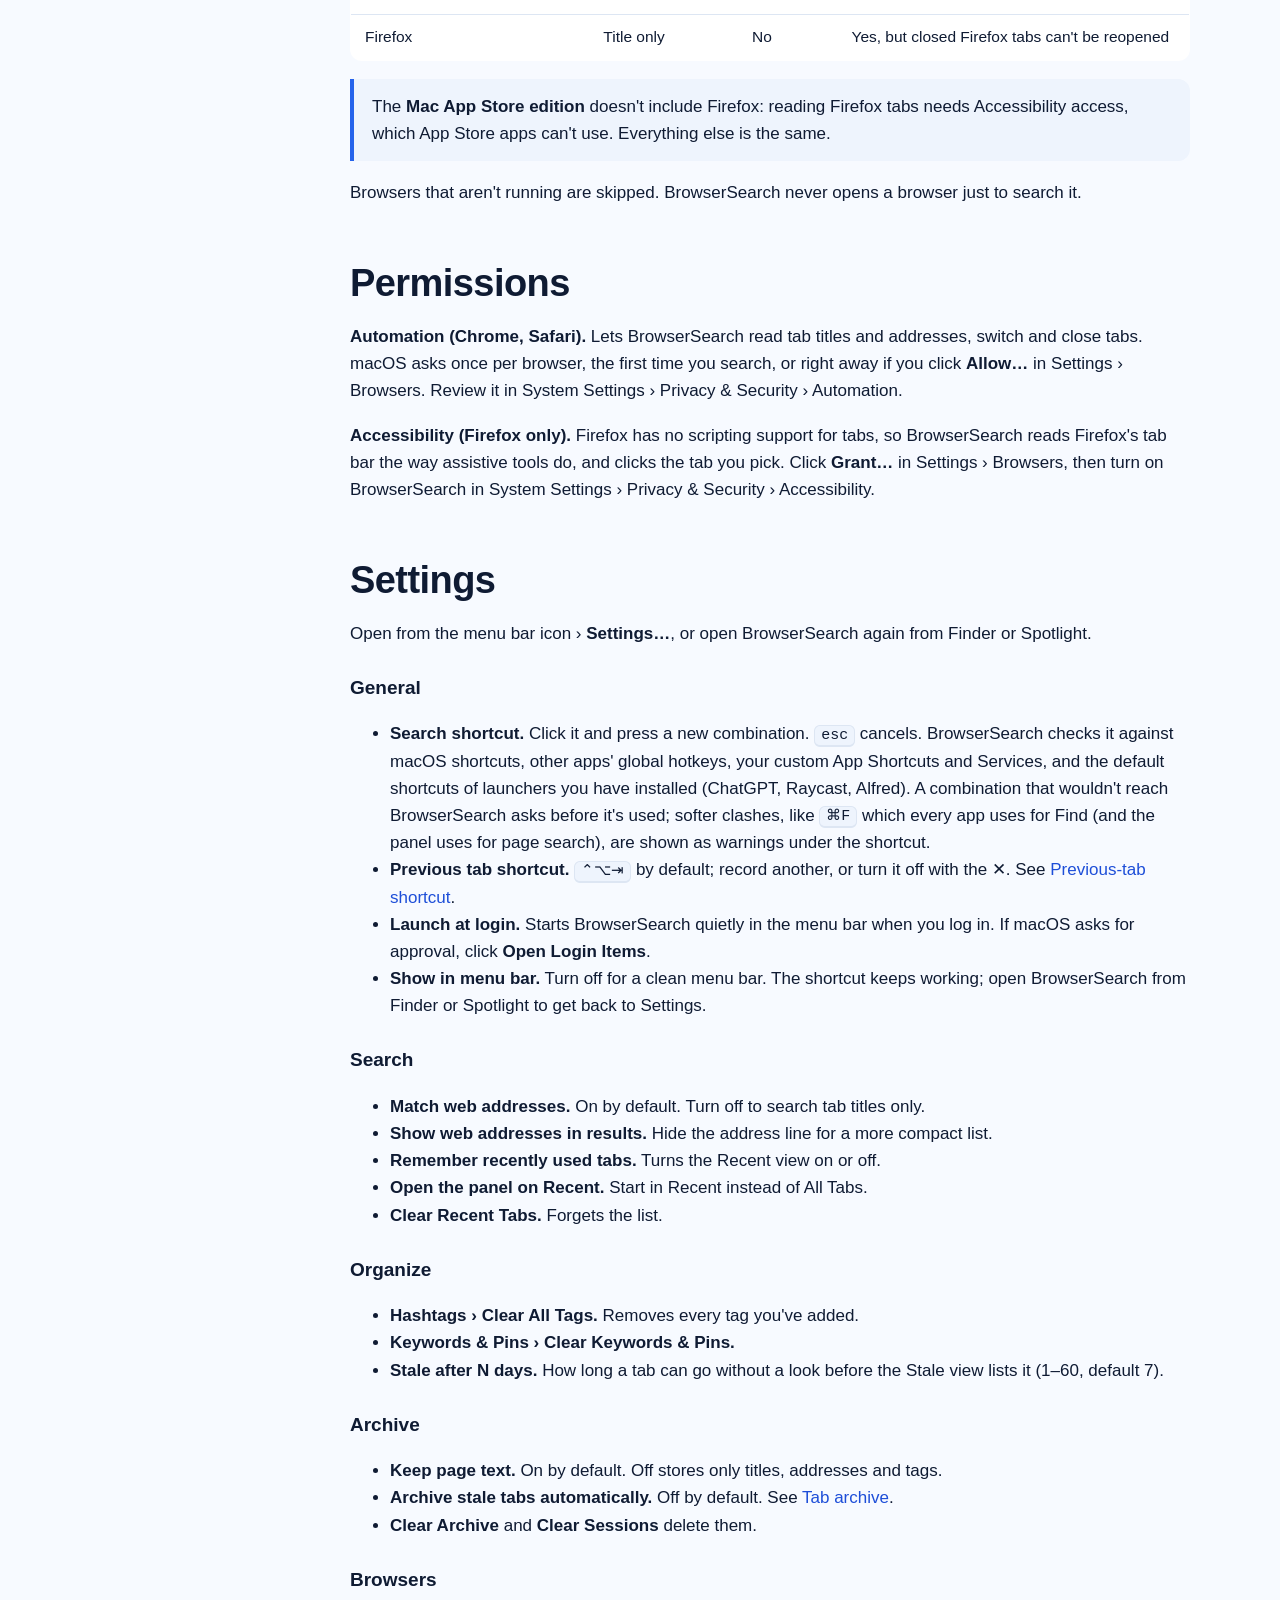
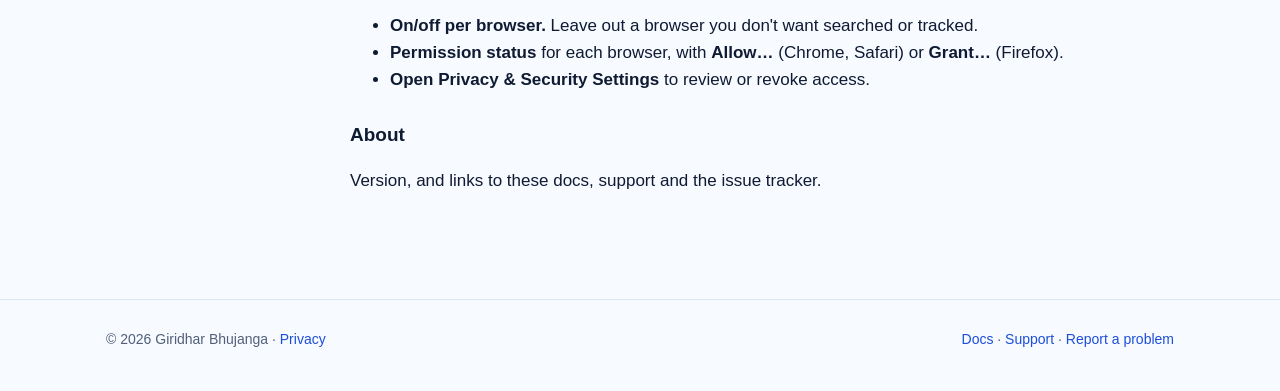
==== commit 2921e05e: "Docs: the panel is resizable Co-Authored-By: Claude Opus 5.5 <noreply@anthropic.com>" ====
--- a/docs.html
+++ b/docs.html
@@ -59,6 +59,7 @@
       <li><strong>Then by window,</strong> when a browser has more than one window open.</li>
       <li><strong>A dot</strong> marks the tab each window is currently showing.</li>
       <li><strong><kbd>⌘1</kbd>–<kbd>⌘9</kbd></strong> labels on the right open those results directly.</li>
+      <li><strong>Resizable:</strong> drag any edge or corner. The panel grows and shrinks around its center, and keeps its size next time.</li>
       <li>The <strong>All Tabs / Recent</strong> switch at the top changes views; <kbd>⇥</kbd> does the same.</li>
       <li>The bar at the bottom lists the keys you can use.</li>
     </ul>
